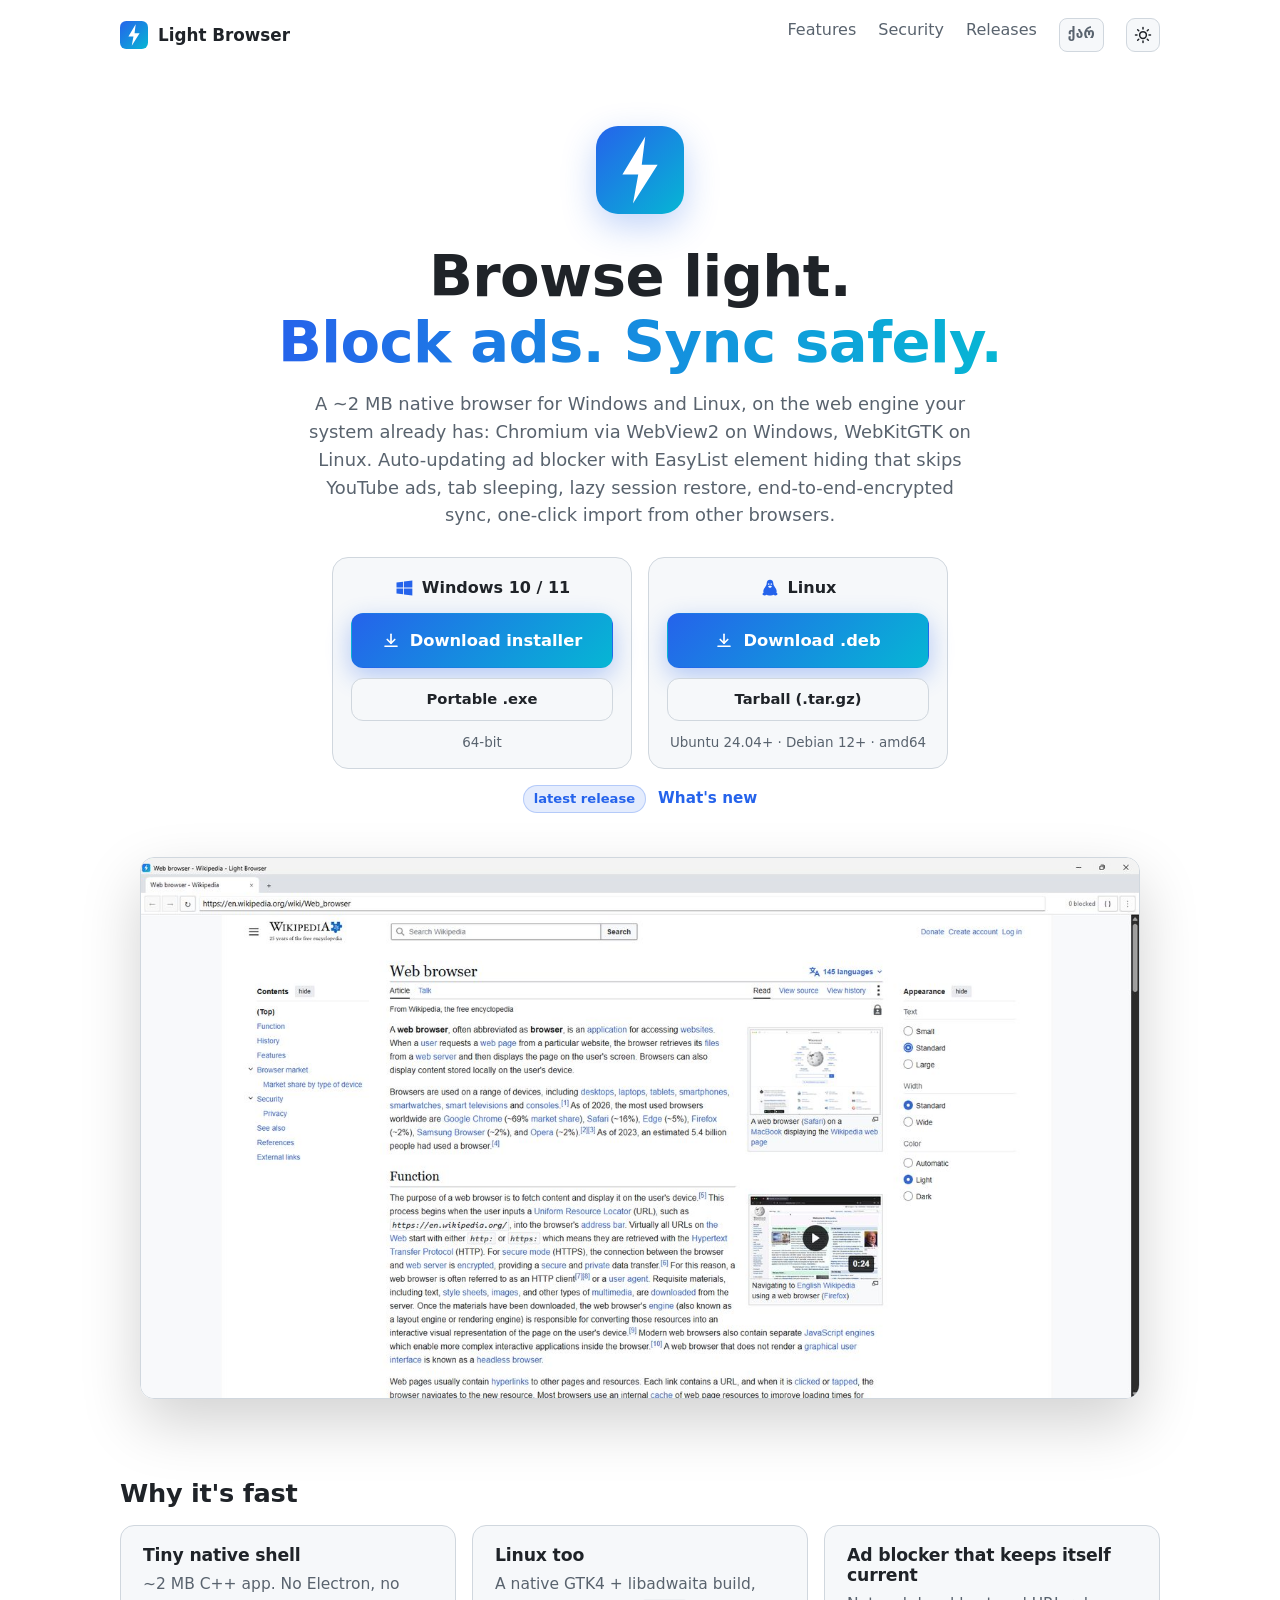
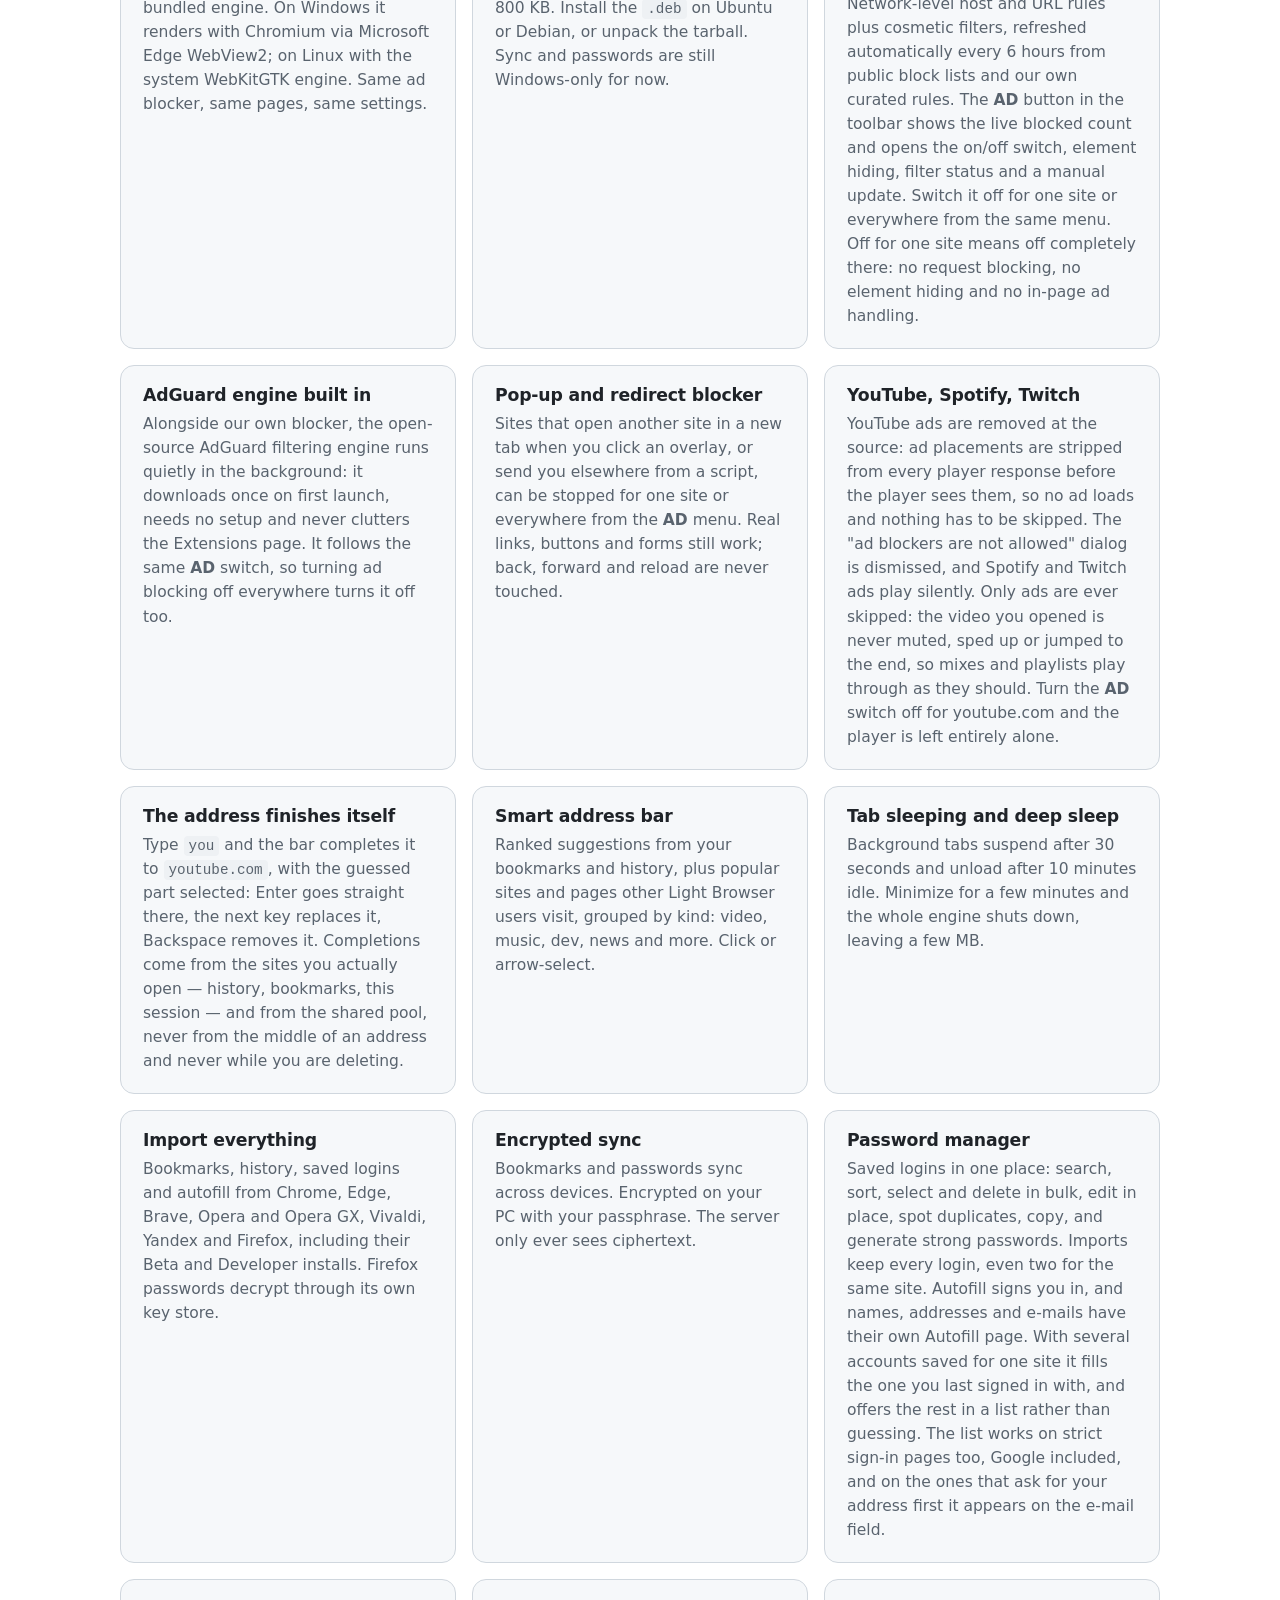
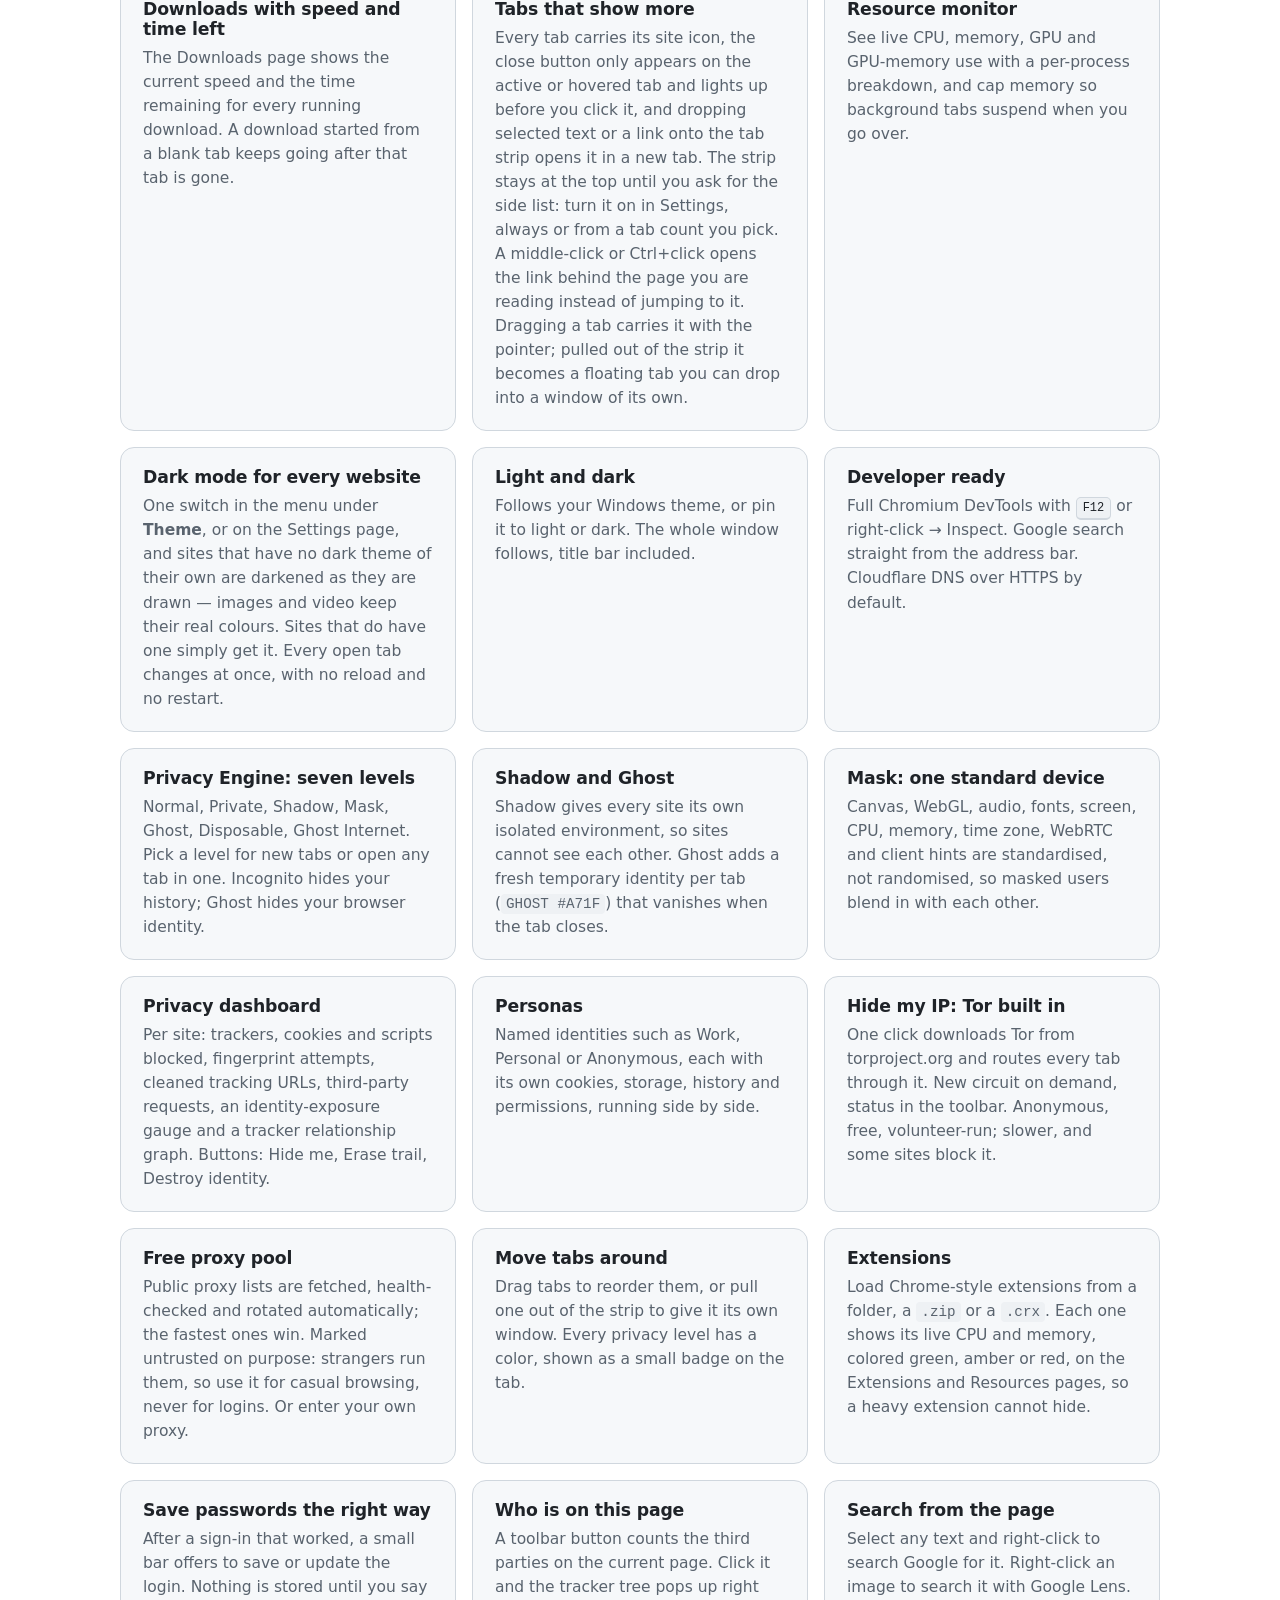
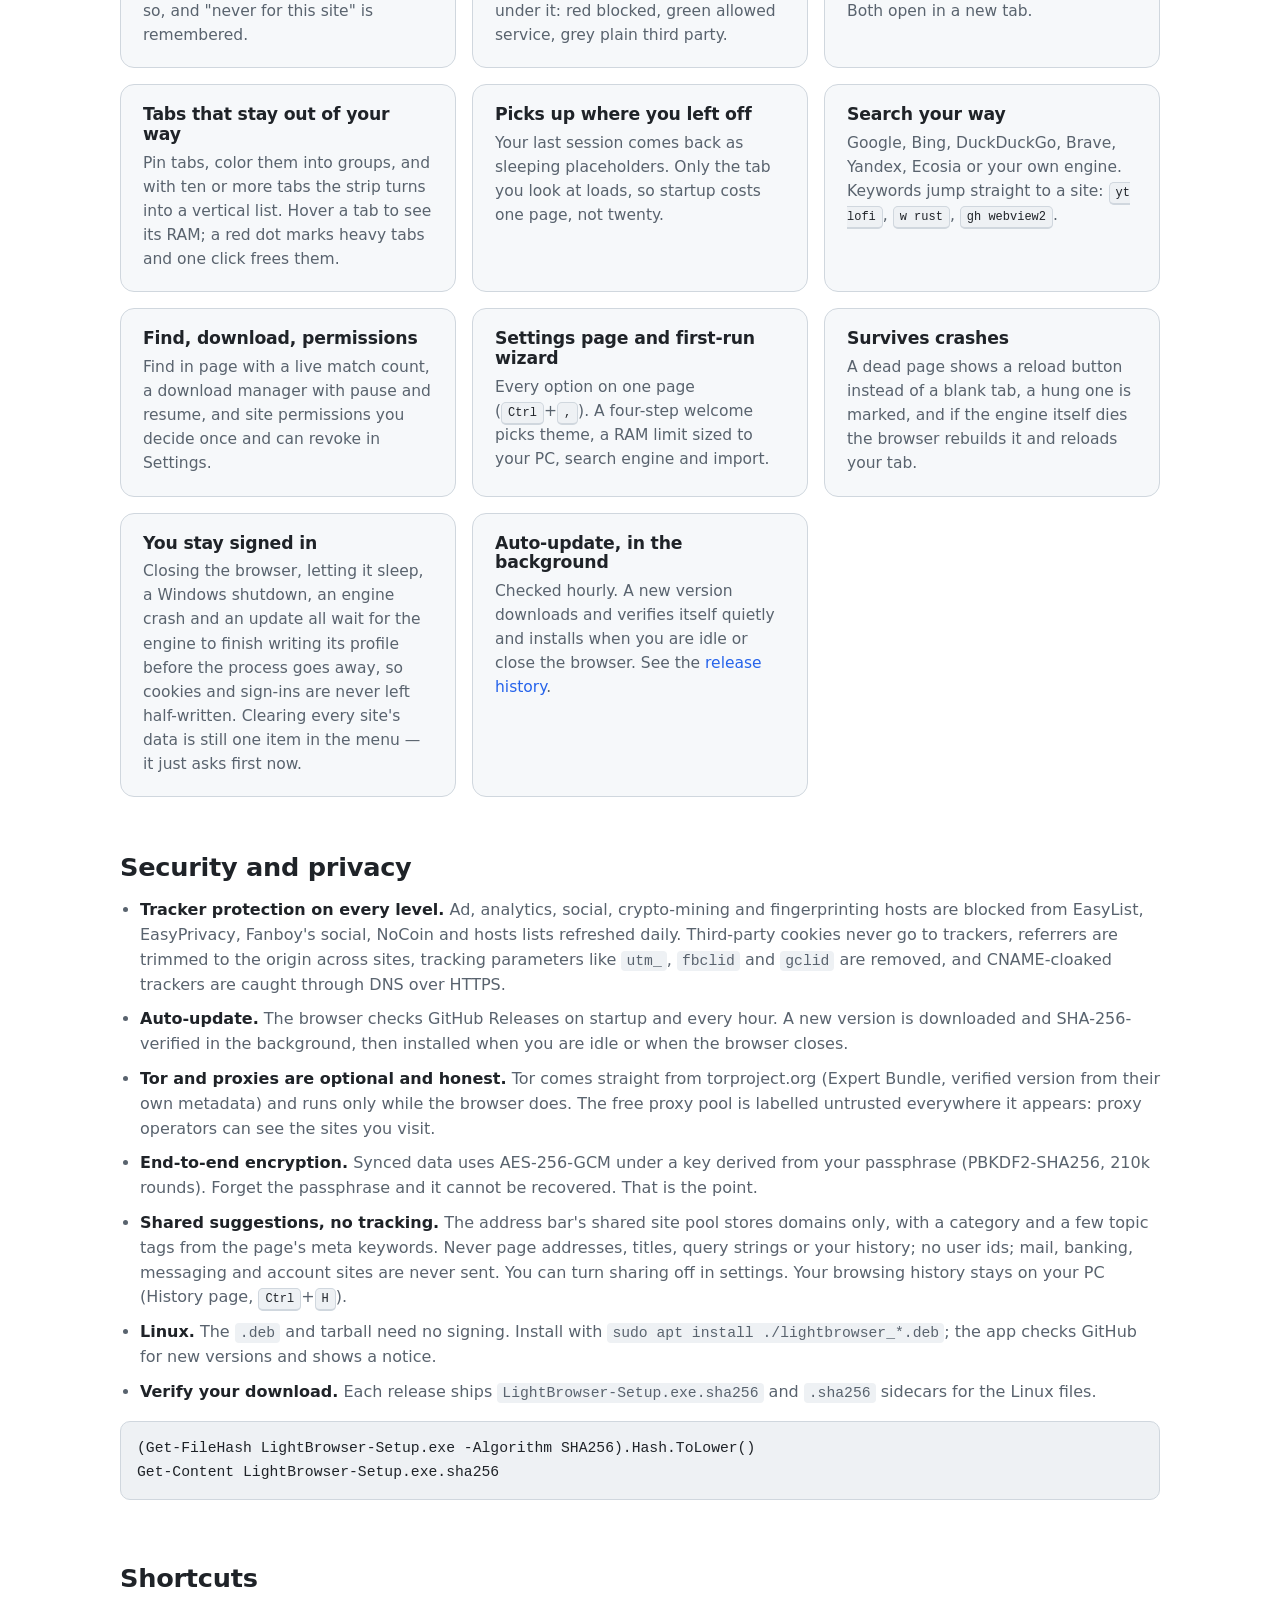
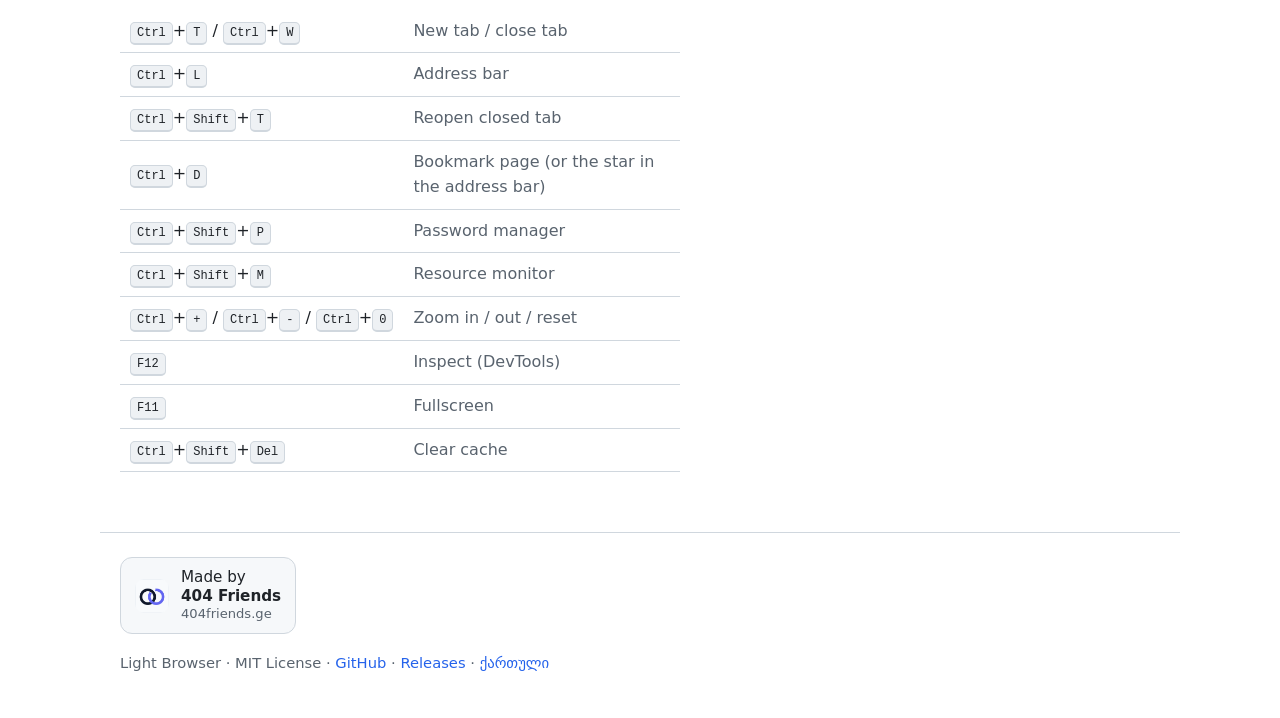
==== index.html @ 396437ad "docs: built-in AdGuard engine (EN/KA)" ====
<!doctype html>
<html lang="en">
<head>
  <meta charset="utf-8">
  <meta name="viewport" content="width=device-width, initial-scale=1">
  <title>Light Browser — fast, minimal browser for Windows and Linux with a built-in ad blocker</title>
  <meta name="description" content="Light Browser is a ~2 MB native browser for Windows and Linux on the web engine your system already has. Auto-updating ad blocker that skips YouTube ads, tab sleeping, session restore, encrypted sync, smart address bar, import from Chrome, Edge, Firefox and more. Free download: Windows installer, .deb, tarball.">
  <meta name="keywords" content="light browser, lightweight browser, fast windows browser, linux browser, webkitgtk browser, deb browser, ad blocker browser, youtube ad blocker, minimal browser, webview2 browser, low memory browser, private browser, encrypted sync, password manager, free browser download, ბრაუზერი">
  <meta name="author" content="404 Friends">
  <meta name="robots" content="index, follow, max-image-preview:large">
  <meta name="theme-color" content="#2563eb">
  <link rel="canonical" href="https://lightbrowser.net/">
  <link rel="alternate" hreflang="en" href="https://lightbrowser.net/">
  <link rel="alternate" hreflang="ka" href="https://lightbrowser.net/ka/">
  <link rel="alternate" hreflang="x-default" href="https://lightbrowser.net/">
  <meta property="og:type" content="website">
  <meta property="og:url" content="https://lightbrowser.net/">
  <meta property="og:site_name" content="Light Browser">
  <meta property="og:locale" content="en_US">
  <meta property="og:locale:alternate" content="ka_GE">
  <meta property="og:title" content="Light Browser — fast, minimal browser for Windows and Linux">
  <meta property="og:description" content="~2 MB native browser with an auto-updating ad blocker, YouTube ad skipping, encrypted sync and a smart address bar. Free for Windows 10/11.">
  <meta property="og:image" content="https://lightbrowser.net/og-image.png">
  <meta property="og:image:secure_url" content="https://lightbrowser.net/og-image.png">
  <meta property="og:image:type" content="image/png">
  <meta property="og:image:width" content="1200">
  <meta property="og:image:height" content="630">
  <meta property="og:image:alt" content="Light Browser logo: a white lightning bolt on a blue gradient">
  <meta name="twitter:card" content="summary_large_image">
  <meta name="twitter:title" content="Light Browser — fast, minimal browser for Windows and Linux">
  <meta name="twitter:description" content="~2 MB native browser with an auto-updating ad blocker, YouTube ad skipping, encrypted sync and a smart address bar.">
  <meta name="twitter:image" content="https://lightbrowser.net/og-image.png">
  <meta name="twitter:image:alt" content="Light Browser logo">
  <link rel="icon" href="/favicon.ico" sizes="any">
  <link rel="icon" href="/logo.svg" type="image/svg+xml">
  <link rel="apple-touch-icon" href="/logo.png">
  <link rel="stylesheet" href="/style.css?v=6">
  <script type="application/ld+json">
  {
    "@context": "https://schema.org",
    "@graph": [
      {
        "@type": "SoftwareApplication",
        "@id": "https://lightbrowser.net/#app",
        "name": "Light Browser",
        "alternateName": "LightBrowser",
        "operatingSystem": "Windows 10, Windows 11, Linux",
        "applicationCategory": "BrowserApplication",
        "applicationSubCategory": "Web browser",
        "description": "Minimal, fast Windows browser with an auto-updating ad blocker, YouTube ad skipping, password manager, smart address bar and end-to-end-encrypted sync.",
        "url": "https://lightbrowser.net/",
        "image": "https://lightbrowser.net/logo.png",
        "screenshot": "https://lightbrowser.net/screenshot.jpg",
        "downloadUrl": "https://github.com/ddatunashvili/light_browser/releases/latest/download/LightBrowser-Setup.exe",
        "installUrl": "https://github.com/ddatunashvili/light_browser/releases/latest/download/LightBrowser-Setup.exe",
        "releaseNotes": "https://lightbrowser.net/releases/",
        "fileSize": "2MB",
        "inLanguage": ["en", "ka"],
        "license": "https://opensource.org/licenses/MIT",
        "isAccessibleForFree": true,
        "offers": { "@type": "Offer", "price": "0", "priceCurrency": "USD" },
        "author": { "@id": "https://lightbrowser.net/#org" },
        "publisher": { "@id": "https://lightbrowser.net/#org" }
      },
      {
        "@type": "Organization",
        "@id": "https://lightbrowser.net/#org",
        "name": "404 Friends",
        "url": "https://404friends.ge",
        "logo": "https://lightbrowser.net/404friends.png"
      },
      {
        "@type": "WebSite",
        "@id": "https://lightbrowser.net/#site",
        "url": "https://lightbrowser.net/",
        "name": "Light Browser",
        "inLanguage": "en",
        "publisher": { "@id": "https://lightbrowser.net/#org" }
      }
    ]
  }
  </script>
</head>
<body>
  <header class="top">
    <a class="brand" href="/"><img src="/logo.svg" alt="" width="28" height="28"> Light Browser</a>
    <nav>
      <a href="#features">Features</a>
      <a href="#security">Security</a>
      <a href="/releases/">Releases</a>
      <a class="lang" href="/ka/" lang="ka" hreflang="ka" title="ქართული">ქარ</a>
      <button id="theme-toggle" class="theme-btn" type="button" title="Switch theme" aria-label="Switch theme">
        <svg class="ico-sun" width="18" height="18" viewBox="0 0 24 24" fill="none" stroke="currentColor" stroke-width="2" stroke-linecap="round"><circle cx="12" cy="12" r="4.5"/><path d="M12 2v2M12 20v2M2 12h2M20 12h2M4.9 4.9l1.4 1.4M17.7 17.7l1.4 1.4M19.1 4.9l-1.4 1.4M6.3 17.7l-1.4 1.4"/></svg>
        <svg class="ico-moon" width="18" height="18" viewBox="0 0 24 24" fill="none" stroke="currentColor" stroke-width="2" stroke-linecap="round" stroke-linejoin="round"><path d="M21 12.8A9 9 0 1 1 11.2 3a7 7 0 0 0 9.8 9.8Z"/></svg>
      </button>
    </nav>
  </header>

  <main>
    <section class="hero">
      <img class="hero-logo" src="/logo.svg" alt="Light Browser logo" width="88" height="88">
      <h1>Browse light.<br><span>Block ads. Sync safely.</span></h1>
      <p class="lead">A ~2 MB native browser for Windows and Linux, on the web engine your system already has: Chromium via WebView2 on Windows, WebKitGTK on Linux.
        Auto-updating ad blocker with EasyList element hiding that skips YouTube ads, tab sleeping, lazy session restore, end-to-end-encrypted sync, one-click import from other browsers.</p>

      <div class="platforms">
        <div class="plat">
          <div class="plat-h"><svg width="20" height="20" viewBox="0 0 24 24" fill="currentColor" aria-hidden="true"><path d="M3 5.5 11 4.4v7.1H3zm0 13 8 1.1v-7H3zm9 1.2L22 21v-8.4h-10zm0-15.4v7.2h10V3z"/></svg><span>Windows 10 / 11</span></div>
          <a id="download" class="btn primary" href="https://github.com/ddatunashvili/light_browser/releases/latest/download/LightBrowser-Setup.exe"><svg width="18" height="18" viewBox="0 0 24 24" fill="none" stroke="currentColor" stroke-width="2.2" stroke-linecap="round" stroke-linejoin="round"><path d="M12 3v12"/><path d="m7 10 5 5 5-5"/><path d="M4 19h16"/></svg>Download installer</a>
          <a id="portable" class="btn ghost small" href="https://github.com/ddatunashvili/light_browser/releases/latest/download/LightBrowser.exe">Portable .exe</a>
          <p class="plat-meta" id="details">64-bit</p>
        </div>
        <div class="plat">
          <div class="plat-h"><svg width="20" height="20" viewBox="0 0 24 24" fill="currentColor" aria-hidden="true"><path d="M12 2c-2.6 0-4 2-4 4.6 0 1.4-.6 2.3-1.4 3.5C5.4 11.9 4 13.8 4 16c0 .6.1 1.1.3 1.6-.8.4-1.3 1-1.3 1.7 0 1 1.1 1.7 2.5 1.7.9 0 1.7-.3 2.2-.8.9.5 2.1.8 3.3.8h2c1.2 0 2.4-.3 3.3-.8.5.5 1.3.8 2.2.8 1.4 0 2.5-.7 2.5-1.7 0-.7-.5-1.3-1.3-1.7.2-.5.3-1 .3-1.6 0-2.2-1.4-4.1-2.6-5.9C16.6 8.9 16 8 16 6.6 16 4 14.6 2 12 2zm-1.5 4.2c.5 0 .8.5.8 1.1s-.3 1.1-.8 1.1-.8-.5-.8-1.1.3-1.1.8-1.1zm3 0c.5 0 .8.5.8 1.1s-.3 1.1-.8 1.1-.8-.5-.8-1.1.3-1.1.8-1.1zM12 9.2c.9 0 2.2.6 2.2 1.1 0 .6-1.3 1.5-2.2 1.5s-2.2-.9-2.2-1.5c0-.5 1.3-1.1 2.2-1.1z"/></svg><span>Linux</span></div>
          <a id="deb" class="btn primary" href="https://github.com/ddatunashvili/light_browser/releases/latest"><svg width="18" height="18" viewBox="0 0 24 24" fill="none" stroke="currentColor" stroke-width="2.2" stroke-linecap="round" stroke-linejoin="round"><path d="M12 3v12"/><path d="m7 10 5 5 5-5"/><path d="M4 19h16"/></svg>Download .deb</a>
          <a id="tgz" class="btn ghost small" href="https://github.com/ddatunashvili/light_browser/releases/latest">Tarball (.tar.gz)</a>
          <p class="plat-meta" id="linux-details">Ubuntu 24.04+ · Debian 12+ · amd64</p>
        </div>
      </div>

      <p class="meta">
        <span id="version" class="badge">latest</span>
        <a href="/releases/">What's new</a>
      </p>

      <figure class="shot">
        <img src="/screenshot.jpg" alt="Light Browser showing Wikipedia with the ad blocker counter in the toolbar" width="1400" height="758" loading="eager">
      </figure>
    </section>

    <section id="features" class="features">
      <h2>Why it's fast</h2>
      <div class="grid">
        <article><h3>Tiny native shell</h3><p>~2 MB C++ app. No Electron, no bundled engine. On Windows it renders with Chromium via Microsoft Edge WebView2; on Linux with the system WebKitGTK engine. Same ad blocker, same pages, same settings.</p></article>
        <article><h3>Linux too</h3><p>A native GTK4 + libadwaita build, 800 KB. Install the <code>.deb</code> on Ubuntu or Debian, or unpack the tarball. Sync and passwords are still Windows-only for now.</p></article>
        <article><h3>Ad blocker that keeps itself current</h3><p>Network-level host and URL rules plus cosmetic filters, refreshed automatically every 6 hours from public block lists and our own curated rules. The <strong>AD</strong> button in the toolbar shows the live blocked count and opens the on/off switch, element hiding, filter status and a manual update. Switch it off for one site or everywhere from the same menu. Off for one site means off completely there: no request blocking, no element hiding and no in-page ad handling.</p></article>
        <article><h3>AdGuard engine built in</h3><p>Alongside our own blocker, the open-source AdGuard filtering engine runs quietly in the background: it downloads once on first launch, needs no setup and never clutters the Extensions page. It follows the same <strong>AD</strong> switch, so turning ad blocking off everywhere turns it off too.</p></article>
        <article><h3>Pop-up and redirect blocker</h3><p>Sites that open another site in a new tab when you click an overlay, or send you elsewhere from a script, can be stopped for one site or everywhere from the <strong>AD</strong> menu. Real links, buttons and forms still work; back, forward and reload are never touched.</p></article>
        <article><h3>YouTube, Spotify, Twitch</h3><p>YouTube ads are removed at the source: ad placements are stripped from every player response before the player sees them, so no ad loads and nothing has to be skipped. The "ad blockers are not allowed" dialog is dismissed, and Spotify and Twitch ads play silently. Only ads are ever skipped: the video you opened is never muted, sped up or jumped to the end, so mixes and playlists play through as they should. Turn the <strong>AD</strong> switch off for youtube.com and the player is left entirely alone.</p></article>
        <article><h3>The address finishes itself</h3><p>Type <code>you</code> and the bar completes it to <code>youtube.com</code>, with the guessed part selected: Enter goes straight there, the next key replaces it, Backspace removes it. Completions come from the sites you actually open — history, bookmarks, this session — and from the shared pool, never from the middle of an address and never while you are deleting.</p></article>
        <article><h3>Smart address bar</h3><p>Ranked suggestions from your bookmarks and history, plus popular sites and pages other Light Browser users visit, grouped by kind: video, music, dev, news and more. Click or arrow-select.</p></article>
        <article><h3>Tab sleeping and deep sleep</h3><p>Background tabs suspend after 30 seconds and unload after 10 minutes idle. Minimize for a few minutes and the whole engine shuts down, leaving a few MB.</p></article>
        <article><h3>Import everything</h3><p>Bookmarks, history, saved logins and autofill from Chrome, Edge, Brave, Opera and Opera GX, Vivaldi, Yandex and Firefox, including their Beta and Developer installs. Firefox passwords decrypt through its own key store.</p></article>
        <article><h3>Encrypted sync</h3><p>Bookmarks and passwords sync across devices. Encrypted on your PC with your passphrase. The server only ever sees ciphertext.</p></article>
        <article><h3>Password manager</h3><p>Saved logins in one place: search, sort, select and delete in bulk, edit in place, spot duplicates, copy, and generate strong passwords. Imports keep every login, even two for the same site. Autofill signs you in, and names, addresses and e-mails have their own Autofill page. With several accounts saved for one site it fills the one you last signed in with, and offers the rest in a list rather than guessing. The list works on strict sign-in pages too, Google included, and on the ones that ask for your address first it appears on the e-mail field.</p></article>
        <article><h3>Downloads with speed and time left</h3><p>The Downloads page shows the current speed and the time remaining for every running download. A download started from a blank tab keeps going after that tab is gone.</p></article>
        <article><h3>Tabs that show more</h3><p>Every tab carries its site icon, the close button only appears on the active or hovered tab and lights up before you click it, and dropping selected text or a link onto the tab strip opens it in a new tab. The strip stays at the top until you ask for the side list: turn it on in Settings, always or from a tab count you pick. A middle-click or Ctrl+click opens the link behind the page you are reading instead of jumping to it. Dragging a tab carries it with the pointer; pulled out of the strip it becomes a floating tab you can drop into a window of its own.</p></article>
        <article><h3>Resource monitor</h3><p>See live CPU, memory, GPU and GPU-memory use with a per-process breakdown, and cap memory so background tabs suspend when you go over.</p></article>
        <article><h3>Dark mode for every website</h3><p>One switch in the menu under <strong>Theme</strong>, or on the Settings page, and sites that have no dark theme of their own are darkened as they are drawn — images and video keep their real colours. Sites that do have one simply get it. Every open tab changes at once, with no reload and no restart.</p></article>
        <article><h3>Light and dark</h3><p>Follows your Windows theme, or pin it to light or dark. The whole window follows, title bar included.</p></article>
        <article><h3>Developer ready</h3><p>Full Chromium DevTools with <kbd>F12</kbd> or right-click → Inspect. Google search straight from the address bar. Cloudflare DNS over HTTPS by default.</p></article>
        <article><h3>Privacy Engine: seven levels</h3><p>Normal, Private, Shadow, Mask, Ghost, Disposable, Ghost Internet. Pick a level for new tabs or open any tab in one. Incognito hides your history; Ghost hides your browser identity.</p></article>
        <article><h3>Shadow and Ghost</h3><p>Shadow gives every site its own isolated environment, so sites cannot see each other. Ghost adds a fresh temporary identity per tab (<code>GHOST #A71F</code>) that vanishes when the tab closes.</p></article>
        <article><h3>Mask: one standard device</h3><p>Canvas, WebGL, audio, fonts, screen, CPU, memory, time zone, WebRTC and client hints are standardised, not randomised, so masked users blend in with each other.</p></article>
        <article><h3>Privacy dashboard</h3><p>Per site: trackers, cookies and scripts blocked, fingerprint attempts, cleaned tracking URLs, third-party requests, an identity-exposure gauge and a tracker relationship graph. Buttons: Hide me, Erase trail, Destroy identity.</p></article>
        <article><h3>Personas</h3><p>Named identities such as Work, Personal or Anonymous, each with its own cookies, storage, history and permissions, running side by side.</p></article>
        <article><h3>Hide my IP: Tor built in</h3><p>One click downloads Tor from torproject.org and routes every tab through it. New circuit on demand, status in the toolbar. Anonymous, free, volunteer-run; slower, and some sites block it.</p></article>
        <article><h3>Free proxy pool</h3><p>Public proxy lists are fetched, health-checked and rotated automatically; the fastest ones win. Marked untrusted on purpose: strangers run them, so use it for casual browsing, never for logins. Or enter your own proxy.</p></article>
        <article><h3>Move tabs around</h3><p>Drag tabs to reorder them, or pull one out of the strip to give it its own window. Every privacy level has a color, shown as a small badge on the tab.</p></article>
        <article><h3>Extensions</h3><p>Load Chrome-style extensions from a folder, a <code>.zip</code> or a <code>.crx</code>. Each one shows its live CPU and memory, colored green, amber or red, on the Extensions and Resources pages, so a heavy extension cannot hide.</p></article>
        <article><h3>Save passwords the right way</h3><p>After a sign-in that worked, a small bar offers to save or update the login. Nothing is stored until you say so, and "never for this site" is remembered.</p></article>
        <article><h3>Who is on this page</h3><p>A toolbar button counts the third parties on the current page. Click it and the tracker tree pops up right under it: red blocked, green allowed service, grey plain third party.</p></article>
        <article><h3>Search from the page</h3><p>Select any text and right-click to search Google for it. Right-click an image to search it with Google Lens. Both open in a new tab.</p></article>
        <article><h3>Tabs that stay out of your way</h3><p>Pin tabs, color them into groups, and with ten or more tabs the strip turns into a vertical list. Hover a tab to see its RAM; a red dot marks heavy tabs and one click frees them.</p></article>
        <article><h3>Picks up where you left off</h3><p>Your last session comes back as sleeping placeholders. Only the tab you look at loads, so startup costs one page, not twenty.</p></article>
        <article><h3>Search your way</h3><p>Google, Bing, DuckDuckGo, Brave, Yandex, Ecosia or your own engine. Keywords jump straight to a site: <kbd>yt lofi</kbd>, <kbd>w rust</kbd>, <kbd>gh webview2</kbd>.</p></article>
        <article><h3>Find, download, permissions</h3><p>Find in page with a live match count, a download manager with pause and resume, and site permissions you decide once and can revoke in Settings.</p></article>
        <article><h3>Settings page and first-run wizard</h3><p>Every option on one page (<kbd>Ctrl</kbd>+<kbd>,</kbd>). A four-step welcome picks theme, a RAM limit sized to your PC, search engine and import.</p></article>
        <article><h3>Survives crashes</h3><p>A dead page shows a reload button instead of a blank tab, a hung one is marked, and if the engine itself dies the browser rebuilds it and reloads your tab.</p></article>
        <article><h3>You stay signed in</h3><p>Closing the browser, letting it sleep, a Windows shutdown, an engine crash and an update all wait for the engine to finish writing its profile before the process goes away, so cookies and sign-ins are never left half-written. Clearing every site's data is still one item in the menu &mdash; it just asks first now.</p></article>
        <article><h3>Auto-update, in the background</h3><p>Checked hourly. A new version downloads and verifies itself quietly and installs when you are idle or close the browser. See the <a href="/releases/">release history</a>.</p></article>
      </div>
    </section>

    <section id="security" class="security">
      <h2>Security and privacy</h2>
      <ul>
        <li><b>Tracker protection on every level.</b> Ad, analytics, social, crypto-mining and fingerprinting hosts are blocked from EasyList, EasyPrivacy, Fanboy's social, NoCoin and hosts lists refreshed daily. Third-party cookies never go to trackers, referrers are trimmed to the origin across sites, tracking parameters like <code>utm_</code>, <code>fbclid</code> and <code>gclid</code> are removed, and CNAME-cloaked trackers are caught through DNS over HTTPS.</li>
        <li><b>Auto-update.</b> The browser checks GitHub Releases on startup and every hour. A new version is downloaded and SHA-256-verified in the background, then installed when you are idle or when the browser closes.</li>
        <li><b>Tor and proxies are optional and honest.</b> Tor comes straight from torproject.org (Expert Bundle, verified version from their own metadata) and runs only while the browser does. The free proxy pool is labelled untrusted everywhere it appears: proxy operators can see the sites you visit.</li>
        <li><b>End-to-end encryption.</b> Synced data uses AES-256-GCM under a key derived from your passphrase (PBKDF2-SHA256, 210k rounds). Forget the passphrase and it cannot be recovered. That is the point.</li>
        <li><b>Shared suggestions, no tracking.</b> The address bar's shared site pool stores domains only, with a category and a few topic tags from the page's meta keywords. Never page addresses, titles, query strings or your history; no user ids; mail, banking, messaging and account sites are never sent. You can turn sharing off in settings. Your browsing history stays on your PC (History page, <kbd>Ctrl</kbd>+<kbd>H</kbd>).</li>
        <li><b>Linux.</b> The <code>.deb</code> and tarball need no signing. Install with <code>sudo apt install ./lightbrowser_*.deb</code>; the app checks GitHub for new versions and shows a notice.</li>
        <li><b>Verify your download.</b> Each release ships <code>LightBrowser-Setup.exe.sha256</code> and <code>.sha256</code> sidecars for the Linux files.
          <span id="checksum-wrap" hidden>Latest: <a id="checksum" href="#" target="_blank" rel="noopener">checksum file</a>.</span></li>
      </ul>
      <pre><code>(Get-FileHash LightBrowser-Setup.exe -Algorithm SHA256).Hash.ToLower()
Get-Content LightBrowser-Setup.exe.sha256</code></pre>
    </section>

    <section class="shortcuts">
      <h2>Shortcuts</h2>
      <table>
        <tr><td><kbd>Ctrl</kbd>+<kbd>T</kbd> / <kbd>Ctrl</kbd>+<kbd>W</kbd></td><td>New tab / close tab</td></tr>
        <tr><td><kbd>Ctrl</kbd>+<kbd>L</kbd></td><td>Address bar</td></tr>
        <tr><td><kbd>Ctrl</kbd>+<kbd>Shift</kbd>+<kbd>T</kbd></td><td>Reopen closed tab</td></tr>
        <tr><td><kbd>Ctrl</kbd>+<kbd>D</kbd></td><td>Bookmark page (or the star in the address bar)</td></tr>
        <tr><td><kbd>Ctrl</kbd>+<kbd>Shift</kbd>+<kbd>P</kbd></td><td>Password manager</td></tr>
        <tr><td><kbd>Ctrl</kbd>+<kbd>Shift</kbd>+<kbd>M</kbd></td><td>Resource monitor</td></tr>
        <tr><td><kbd>Ctrl</kbd>+<kbd>+</kbd> / <kbd>Ctrl</kbd>+<kbd>-</kbd> / <kbd>Ctrl</kbd>+<kbd>0</kbd></td><td>Zoom in / out / reset</td></tr>
        <tr><td><kbd>F12</kbd></td><td>Inspect (DevTools)</td></tr>
        <tr><td><kbd>F11</kbd></td><td>Fullscreen</td></tr>
        <tr><td><kbd>Ctrl</kbd>+<kbd>Shift</kbd>+<kbd>Del</kbd></td><td>Clear cache</td></tr>
      </table>
    </section>
  </main>

  <footer>
    <a class="madeby" href="https://404friends.ge" target="_blank" rel="noopener">
      <img src="/404friends.png" alt="404 Friends" width="34" height="34">
      <span>Made by <b>404 Friends</b><small>404friends.ge</small></span>
    </a>
    <p>Light Browser · MIT License · <a href="https://github.com/ddatunashvili/light_browser" target="_blank" rel="noopener">GitHub</a> · <a href="/releases/">Releases</a> · <a href="/ka/" lang="ka">ქართული</a></p>
    <p id="release-notes-link" hidden><a href="/releases/">Release notes</a></p>
  </footer>

  <script src="/app.js?v=6"></script>
</body>
</html>
---- style.css ----
:root {
  color-scheme: light dark;
  --bg: #ffffff;
  --fg: #1f2328;
  --muted: #59636e;
  --card: #f6f8fa;
  --bd: #d0d7de;
  --accent: #2563eb;
  --accent2: #06b6d4;
  --code: #eef1f4;
  --max: 1080px;
}
@media (prefers-color-scheme: dark) {
  :root:not([data-theme="light"]) {
    --bg: #0d1117;
    --fg: #e6edf3;
    --muted: #9198a1;
    --card: #161b22;
    --bd: #30363d;
    --accent: #5b9bff;
    --accent2: #22d3ee;
    --code: #1b2129;
  }
}
:root[data-theme="dark"] {
  --bg: #0d1117;
  --fg: #e6edf3;
  --muted: #9198a1;
  --card: #161b22;
  --bd: #30363d;
  --accent: #5b9bff;
  --accent2: #22d3ee;
  --code: #1b2129;
}

* { box-sizing: border-box; }
html { scroll-behavior: smooth; }
body {
  margin: 0;
  background: var(--bg);
  color: var(--fg);
  font: 16px/1.55 system-ui, "Segoe UI", Roboto, Helvetica, Arial, sans-serif;
  -webkit-font-smoothing: antialiased;
}
a { color: var(--accent); text-decoration: none; }
a:hover { text-decoration: underline; }
h1, h2, h3 { line-height: 1.15; margin: 0 0 .5em; letter-spacing: -.01em; }
h2 { font-size: 1.6rem; margin-bottom: 1rem; }
kbd {
  font: 12px/1 ui-monospace, Consolas, monospace;
  background: var(--code); border: 1px solid var(--bd); border-bottom-width: 2px;
  border-radius: 5px; padding: 3px 6px; color: var(--fg);
}
code { font-family: ui-monospace, Consolas, monospace; background: var(--code); padding: 2px 5px; border-radius: 4px; font-size: .92em; }
pre { background: var(--code); border: 1px solid var(--bd); border-radius: 10px; padding: 14px 16px; overflow-x: auto; }
pre code { background: none; padding: 0; }

.top {
  max-width: var(--max); margin: 0 auto; padding: 18px 20px;
  display: flex; align-items: center; justify-content: space-between; gap: 16px;
}
.brand { display: inline-flex; align-items: center; gap: 10px; font-weight: 700; color: var(--fg); font-size: 1.05rem; }
.brand:hover { text-decoration: none; }
.top nav { display: flex; gap: 22px; }
.top nav a { color: var(--muted); font-weight: 500; }
.top nav a:hover { color: var(--fg); text-decoration: none; }

main { max-width: var(--max); margin: 0 auto; padding: 0 20px 60px; }

.hero { text-align: center; padding: 56px 0 24px; }
.hero-logo { width: 88px; height: 88px; border-radius: 22px; box-shadow: 0 12px 34px rgba(37,99,235,.28); }
.hero h1 { font-size: clamp(2.2rem, 5.5vw, 3.6rem); margin: 22px 0 14px; font-weight: 800; }
.hero h1 span {
  background: linear-gradient(90deg, var(--accent), var(--accent2));
  -webkit-background-clip: text; background-clip: text; color: transparent;
}
.lead { max-width: 680px; margin: 0 auto 28px; color: var(--muted); font-size: 1.12rem; }

.cta { display: flex; justify-content: center; gap: 12px; flex-wrap: wrap; }
/* platform download cards */
.platforms { display: grid; grid-template-columns: repeat(2, minmax(240px, 300px)); gap: 16px; justify-content: center; margin: 6px 0 4px; }
.plat { background: var(--card); border: 1px solid var(--bd); border-radius: 16px; padding: 18px 18px 14px; display: flex; flex-direction: column; align-items: stretch; gap: 10px; }
.plat-h { display: flex; align-items: center; justify-content: center; gap: 8px; font-weight: 700; color: var(--fg); margin-bottom: 2px; }
.plat-h svg { color: var(--accent); }
.plat .btn { justify-content: center; }
.plat .btn.small { padding: 9px 14px; font-size: .92rem; font-weight: 600; }
.plat-meta { margin: 2px 0 0; color: var(--muted); font-size: .84rem; text-align: center; }
@media (max-width: 640px) { .platforms { grid-template-columns: 1fr; } }
.btn {
  display: inline-flex; align-items: center; gap: 10px;
  padding: 14px 24px; border-radius: 12px; font-weight: 700; font-size: 1.02rem;
  border: 1px solid transparent; transition: transform .12s ease, box-shadow .12s ease, background .12s ease;
}
.btn:hover { text-decoration: none; transform: translateY(-1px); }
.btn.primary { background: linear-gradient(135deg, var(--accent), var(--accent2)); color: #fff; box-shadow: 0 8px 24px rgba(37,99,235,.32); }
.btn.primary:hover { box-shadow: 0 12px 30px rgba(37,99,235,.42); }
.btn.ghost { background: var(--card); border-color: var(--bd); color: var(--fg); }
.btn.ghost:hover { background: var(--code); }

.meta { margin: 16px 0 0; color: var(--muted); font-size: .95rem; display: flex; justify-content: center; align-items: center; gap: 12px; flex-wrap: wrap; }
.badge {
  display: inline-block; padding: 3px 10px; border-radius: 999px; font-weight: 700; font-size: .82rem;
  background: rgba(37,99,235,.12); color: var(--accent); border: 1px solid rgba(37,99,235,.25);
}
.badge.live { background: rgba(22,163,74,.12); color: #16a34a; border-color: rgba(22,163,74,.3); }

.shot { margin: 44px auto 0; max-width: 1000px; }
.shot img {
  width: 100%; height: auto; display: block; border-radius: 14px;
  border: 1px solid var(--bd); box-shadow: 0 24px 60px rgba(0,0,0,.18);
}

.features { padding: 56px 0 8px; }
.grid { display: grid; grid-template-columns: repeat(auto-fit, minmax(280px, 1fr)); gap: 16px; }
.grid article { background: var(--card); border: 1px solid var(--bd); border-radius: 14px; padding: 20px 22px; }
.grid h3 { font-size: 1.08rem; margin-bottom: 6px; }
.grid p { margin: 0; color: var(--muted); font-size: .97rem; }

.security { padding: 48px 0 8px; }
.security ul { padding-left: 20px; color: var(--muted); }
.security li { margin-bottom: 10px; }
.security li b { color: var(--fg); }

.shortcuts { padding: 40px 0 0; }
.shortcuts table { border-collapse: collapse; width: 100%; max-width: 560px; }
.shortcuts td { padding: 9px 10px; border-bottom: 1px solid var(--bd); }
.shortcuts td:first-child { white-space: nowrap; width: 240px; }
.shortcuts td:last-child { color: var(--muted); }

footer { max-width: var(--max); margin: 0 auto; padding: 24px 20px 40px; color: var(--muted); font-size: .92rem; border-top: 1px solid var(--bd); }
footer p { margin: 4px 0; }

@media (max-width: 640px) {
  .top nav { gap: 14px; font-size: .95rem; }
  .hero { padding-top: 36px; }
  .btn { width: 100%; justify-content: center; }
}

/* theme toggle */
.theme-btn {
  display: inline-flex; align-items: center; justify-content: center;
  width: 34px; height: 34px; padding: 0; cursor: pointer;
  background: var(--card); color: var(--fg);
  border: 1px solid var(--bd); border-radius: 9px;
}
.theme-btn:hover { background: var(--code); }
.theme-btn .ico-moon { display: none; }
:root[data-theme="dark"] .theme-btn .ico-sun,
:root:not([data-theme="light"]) .theme-btn .ico-sun { display: none; }
:root[data-theme="dark"] .theme-btn .ico-moon,
:root:not([data-theme="light"]) .theme-btn .ico-moon { display: inline; }
@media (prefers-color-scheme: light) {
  :root:not([data-theme="dark"]) .theme-btn .ico-sun { display: inline; }
  :root:not([data-theme="dark"]) .theme-btn .ico-moon { display: none; }
}
:root[data-theme="light"] .theme-btn .ico-sun { display: inline; }
:root[data-theme="light"] .theme-btn .ico-moon { display: none; }

/* made by 404 Friends */
.madeby {
  display: inline-flex; align-items: center; gap: 12px;
  padding: 10px 14px; margin-bottom: 14px;
  border: 1px solid var(--bd); border-radius: 12px; background: var(--card);
  color: var(--fg);
}
.madeby:hover { text-decoration: none; border-color: var(--accent); }
.madeby img { border-radius: 9px; display: block; }
.madeby span { display: flex; flex-direction: column; line-height: 1.25; font-size: .95rem; }
.madeby small { color: var(--muted); font-size: .82rem; }

/* language switch */
.top nav .lang { font-weight: 700; font-size: .85rem; letter-spacing: .02em; padding: 4px 8px; border: 1px solid var(--bd); border-radius: 8px; background: var(--card); }
.top nav .lang:hover { border-color: var(--accent); color: var(--accent); }
.top nav a[aria-current="page"] { color: var(--fg); }
.meta a { font-weight: 600; }
.muted { color: var(--muted); }

/* sub-pages (releases) */
.page-head { padding: 40px 0 8px; }
.page-head h1 { font-size: clamp(1.9rem, 4.5vw, 2.8rem); font-weight: 800; }
.page-head .lead { margin-left: 0; max-width: 720px; }
.page-head .cta { justify-content: flex-start; }
.page-head .meta { justify-content: flex-start; }
.howto { padding: 24px 0 8px; }
.howto ul { padding-left: 20px; color: var(--muted); }
.howto li { margin-bottom: 8px; }
.howto li b { color: var(--fg); }

.releases { padding: 24px 0 0; }
.release { background: var(--card); border: 1px solid var(--bd); border-radius: 14px; padding: 20px 22px; margin-bottom: 18px; overflow: hidden; min-width: 0; }
.release header h2 { font-size: 1.4rem; margin: 0 0 4px; display: flex; align-items: center; gap: 10px; flex-wrap: wrap; }
.release header h2 a { color: var(--fg); }
.release header p { margin: 0 0 14px; font-size: .92rem; overflow-wrap: anywhere; }
.assets { display: grid; grid-template-columns: repeat(2, minmax(0, 1fr)); gap: 10px; margin-bottom: 10px; }
.asset { position: relative; min-width: 0; border: 1px solid var(--bd); border-radius: 10px; background: var(--bg); }
.asset:hover { border-color: var(--accent); }
.asset-main { display: grid; grid-template-columns: auto 1fr; grid-template-rows: auto auto auto; column-gap: 12px; row-gap: 2px; align-items: center; min-width: 0; padding: 12px 14px; color: var(--fg); }
.asset-main:hover { text-decoration: none; }
.asset-os { grid-row: 1 / span 3; display: flex; flex-direction: column; align-items: center; gap: 2px; color: var(--muted); font-size: .72rem; font-weight: 600; text-transform: uppercase; letter-spacing: .04em; min-width: 44px; }
.asset-os svg { color: var(--accent); }
.asset-name { font-weight: 700; min-width: 0; overflow-wrap: anywhere; }
.asset-file { color: var(--muted); font-family: ui-monospace, Consolas, monospace; font-size: .78rem; min-width: 0; overflow-wrap: anywhere; }
.asset-meta { color: var(--muted); font-size: .85rem; }
.sums { margin: 0 0 10px; font-size: .85rem; color: var(--muted); overflow-wrap: anywhere; }
.sums a { font-family: ui-monospace, Consolas, monospace; font-size: .82rem; }
.notes { color: var(--fg); font-size: .97rem; min-width: 0; overflow-wrap: anywhere; }
.notes h3, .notes h4, .notes h5, .notes h6 { margin: 14px 0 6px; font-size: 1.05rem; }
.notes p { margin: 8px 0; }
.notes ul, .notes ol { padding-left: 22px; margin: 6px 0; }
.notes li { margin: 3px 0; }
.notes code { overflow-wrap: anywhere; }
.notes pre { margin: 10px 0; max-width: 100%; }
@media (max-width: 640px) { .assets { grid-template-columns: 1fr; } .release { padding: 16px; } }
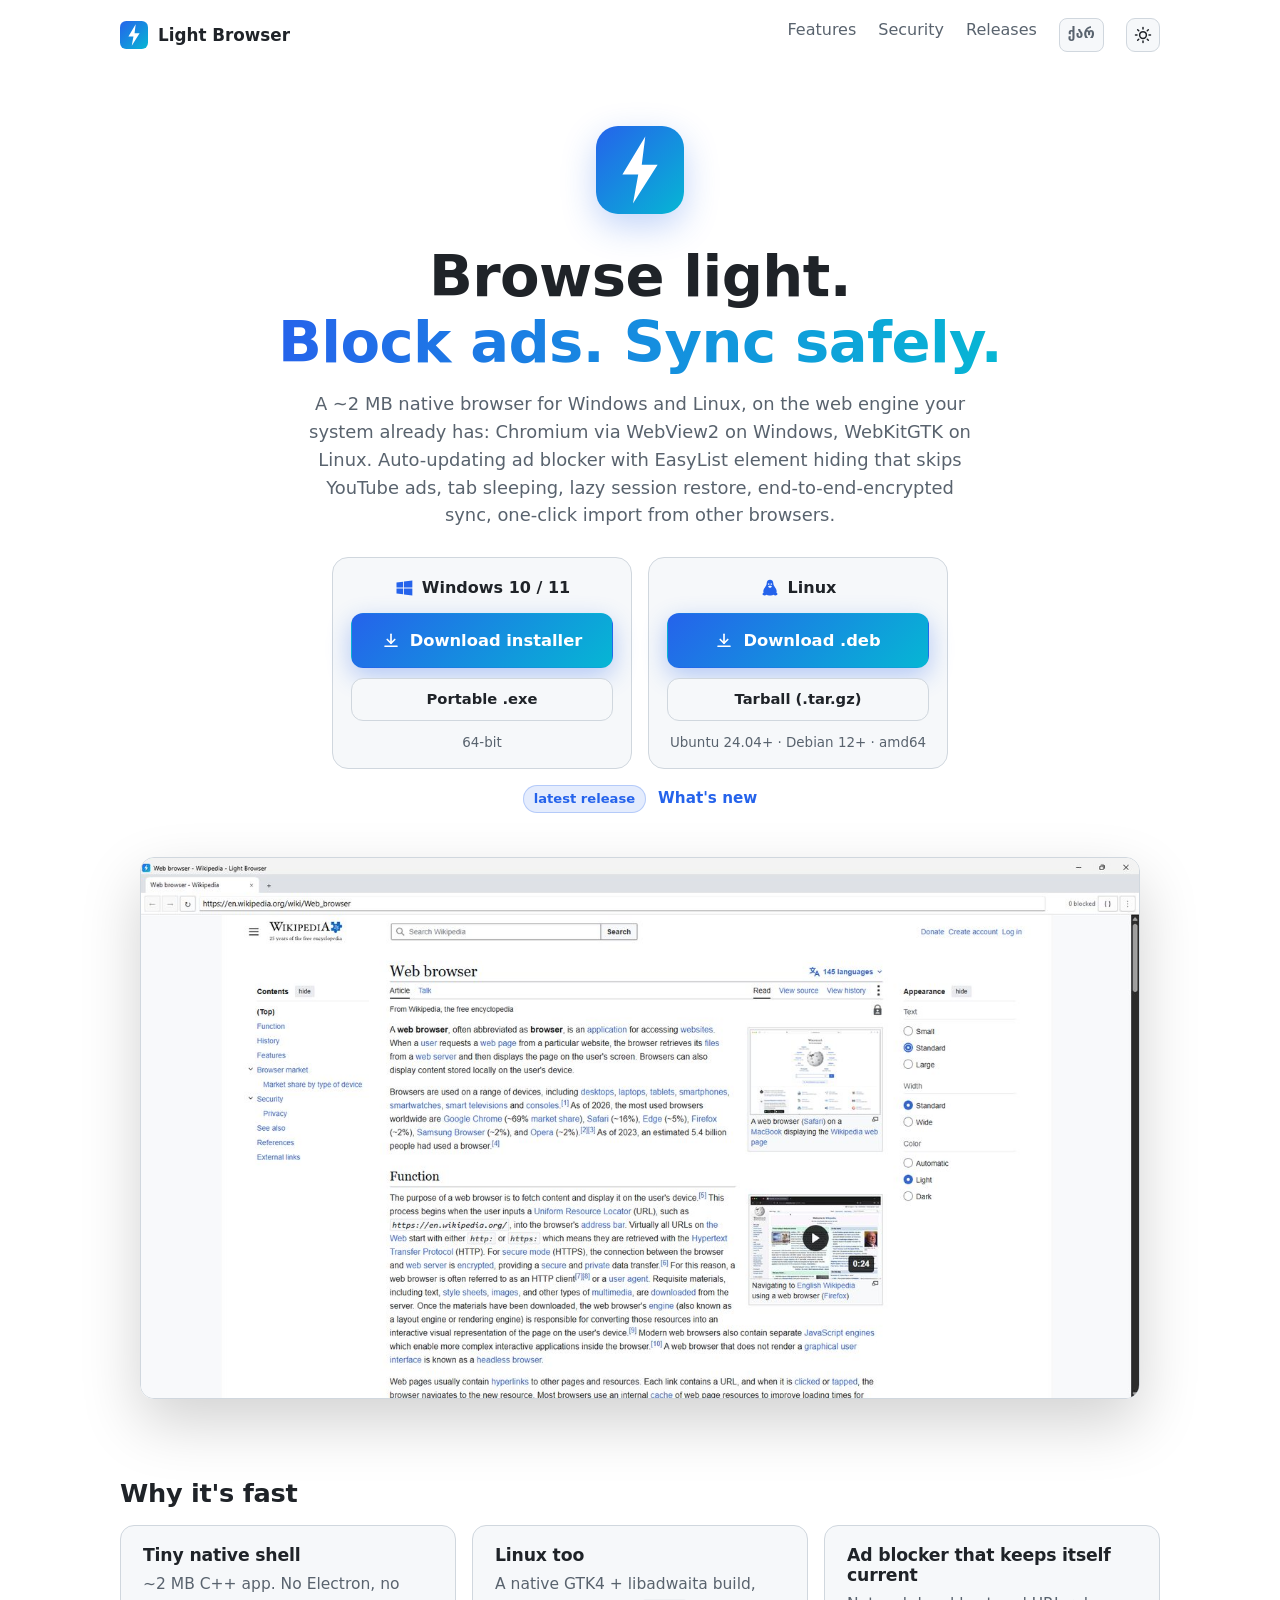
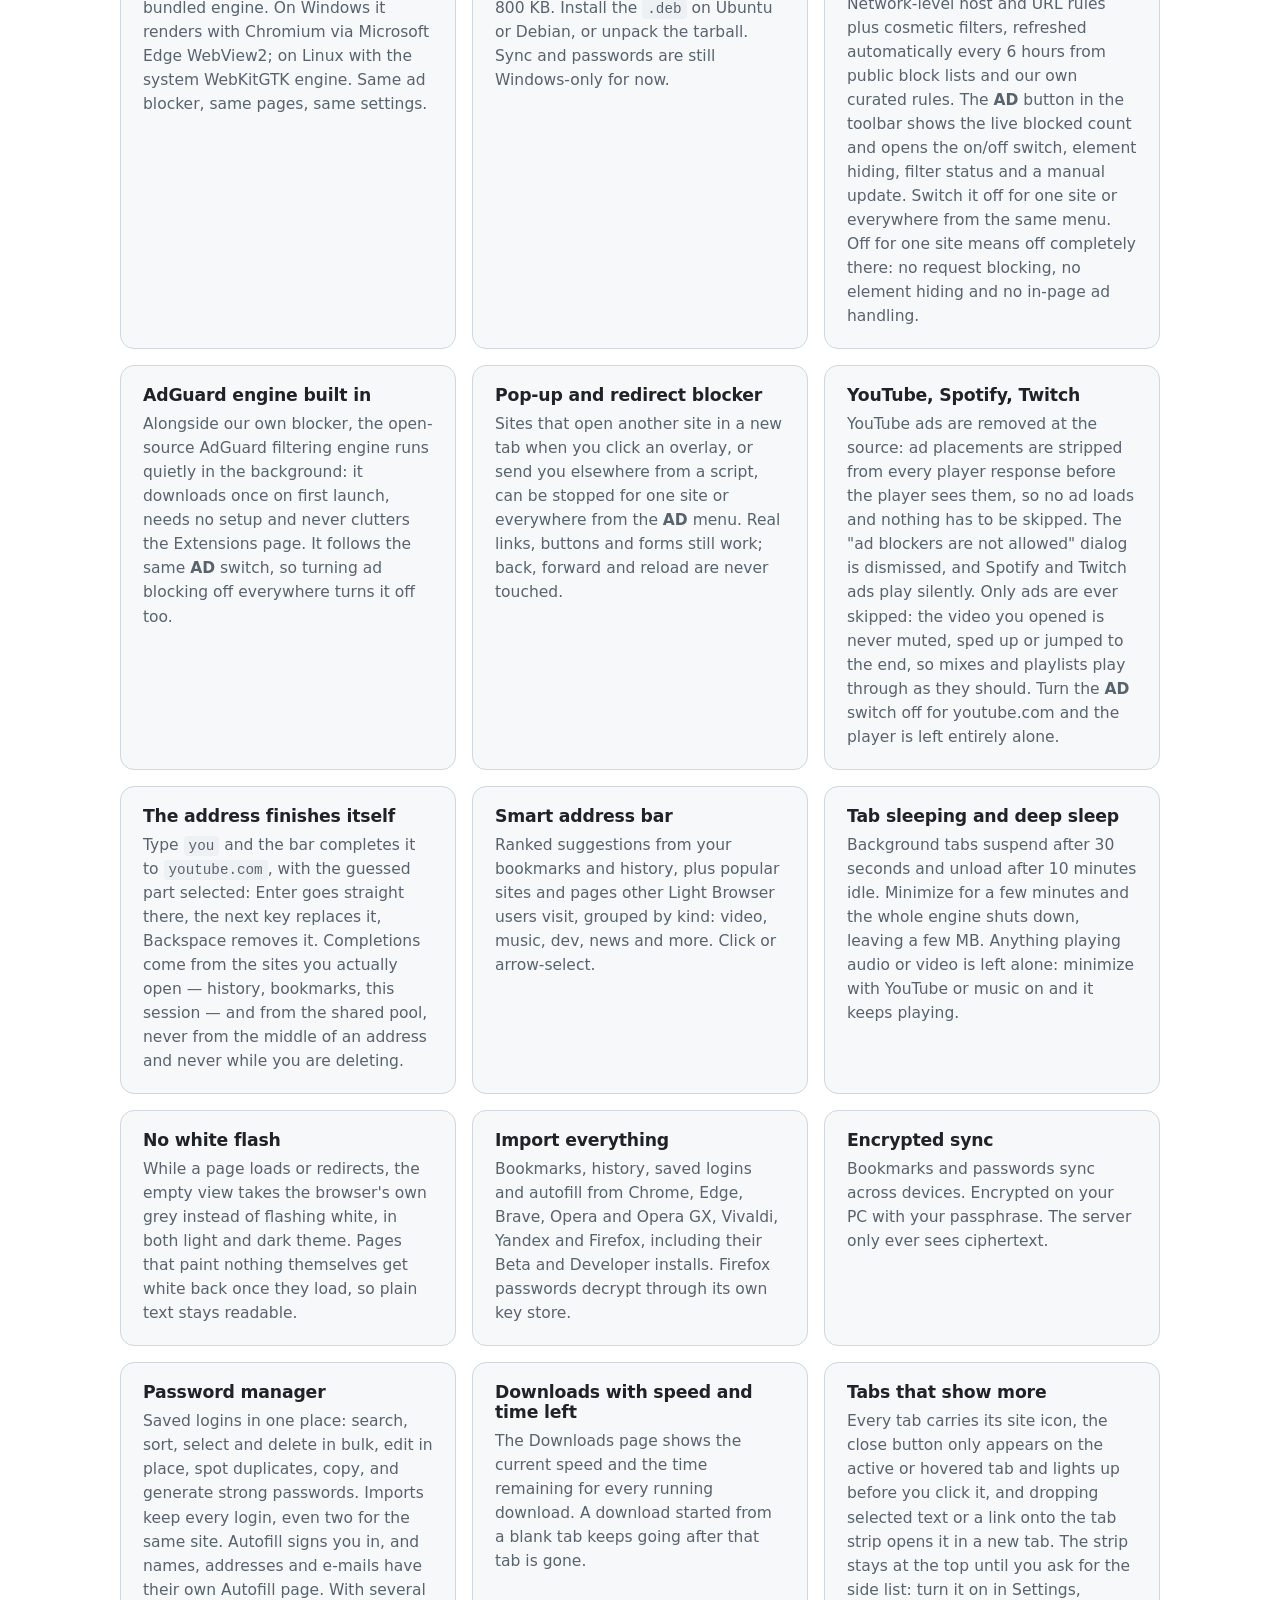
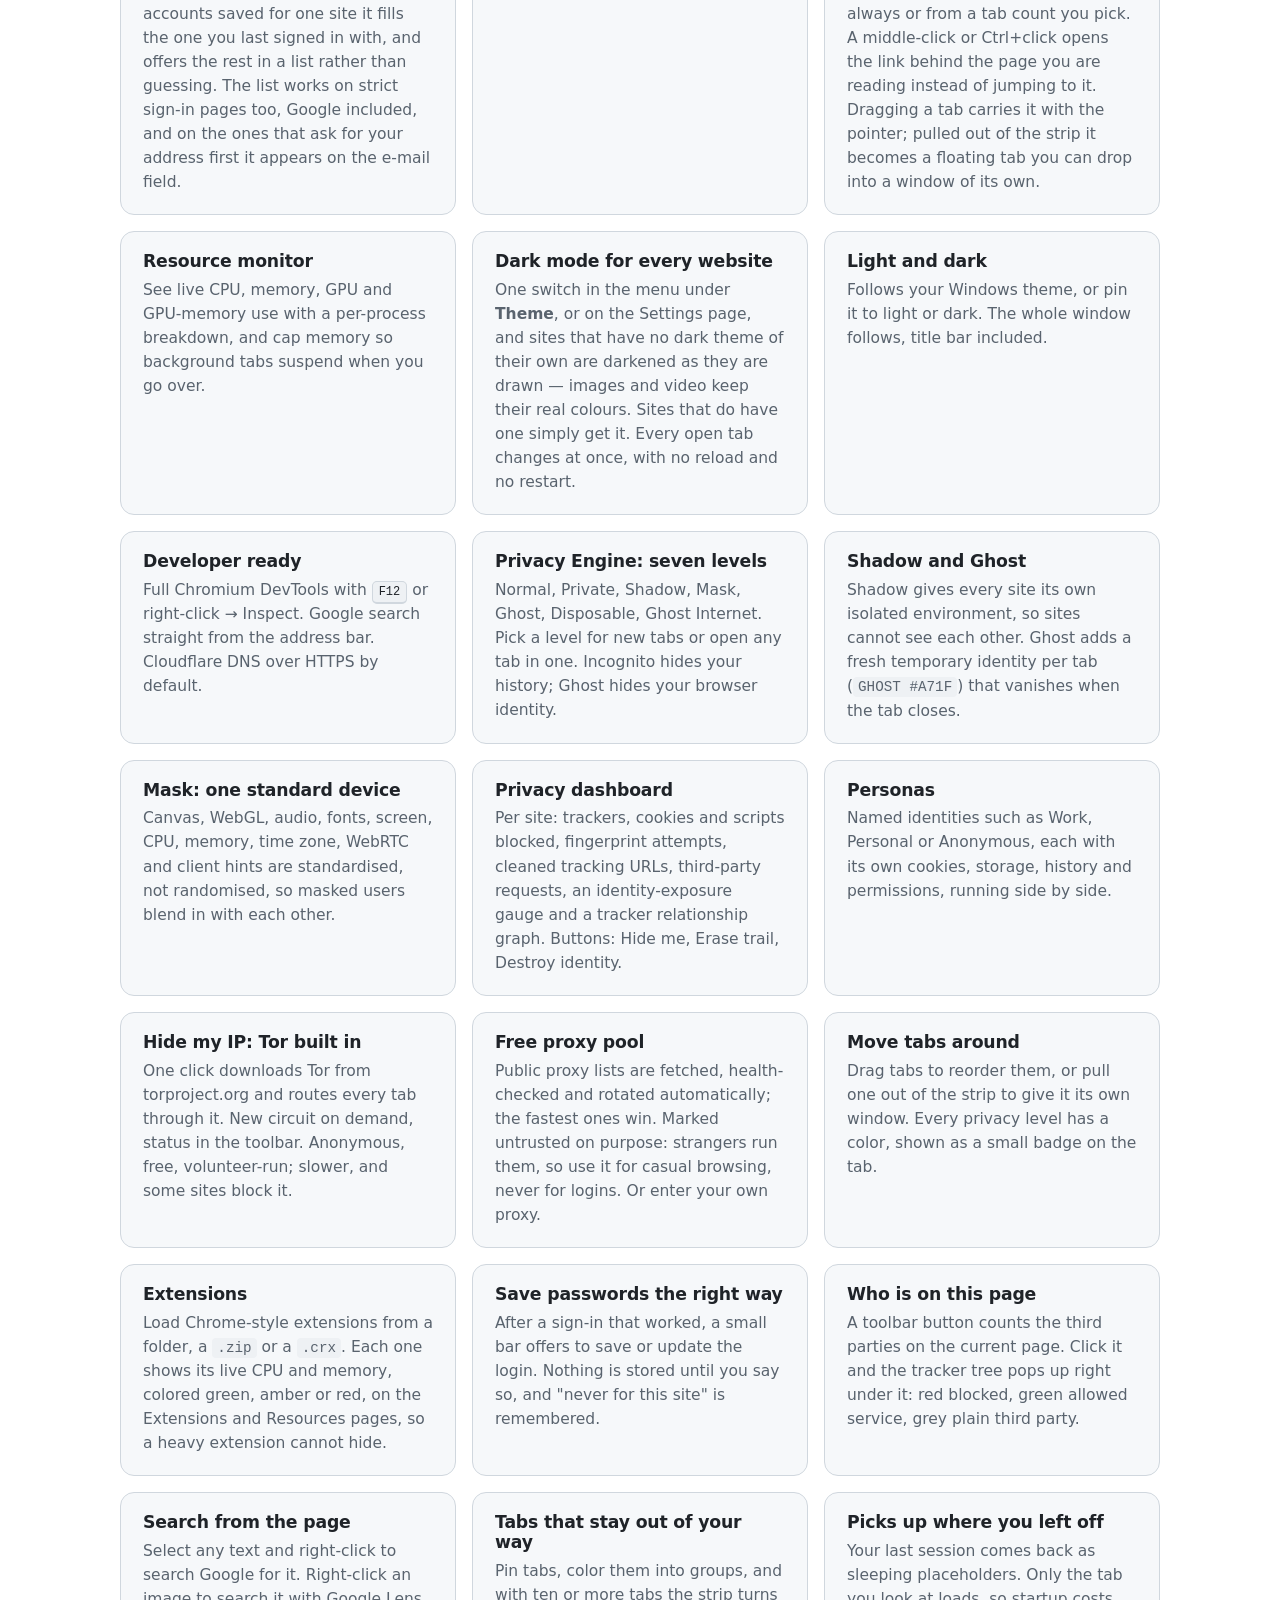
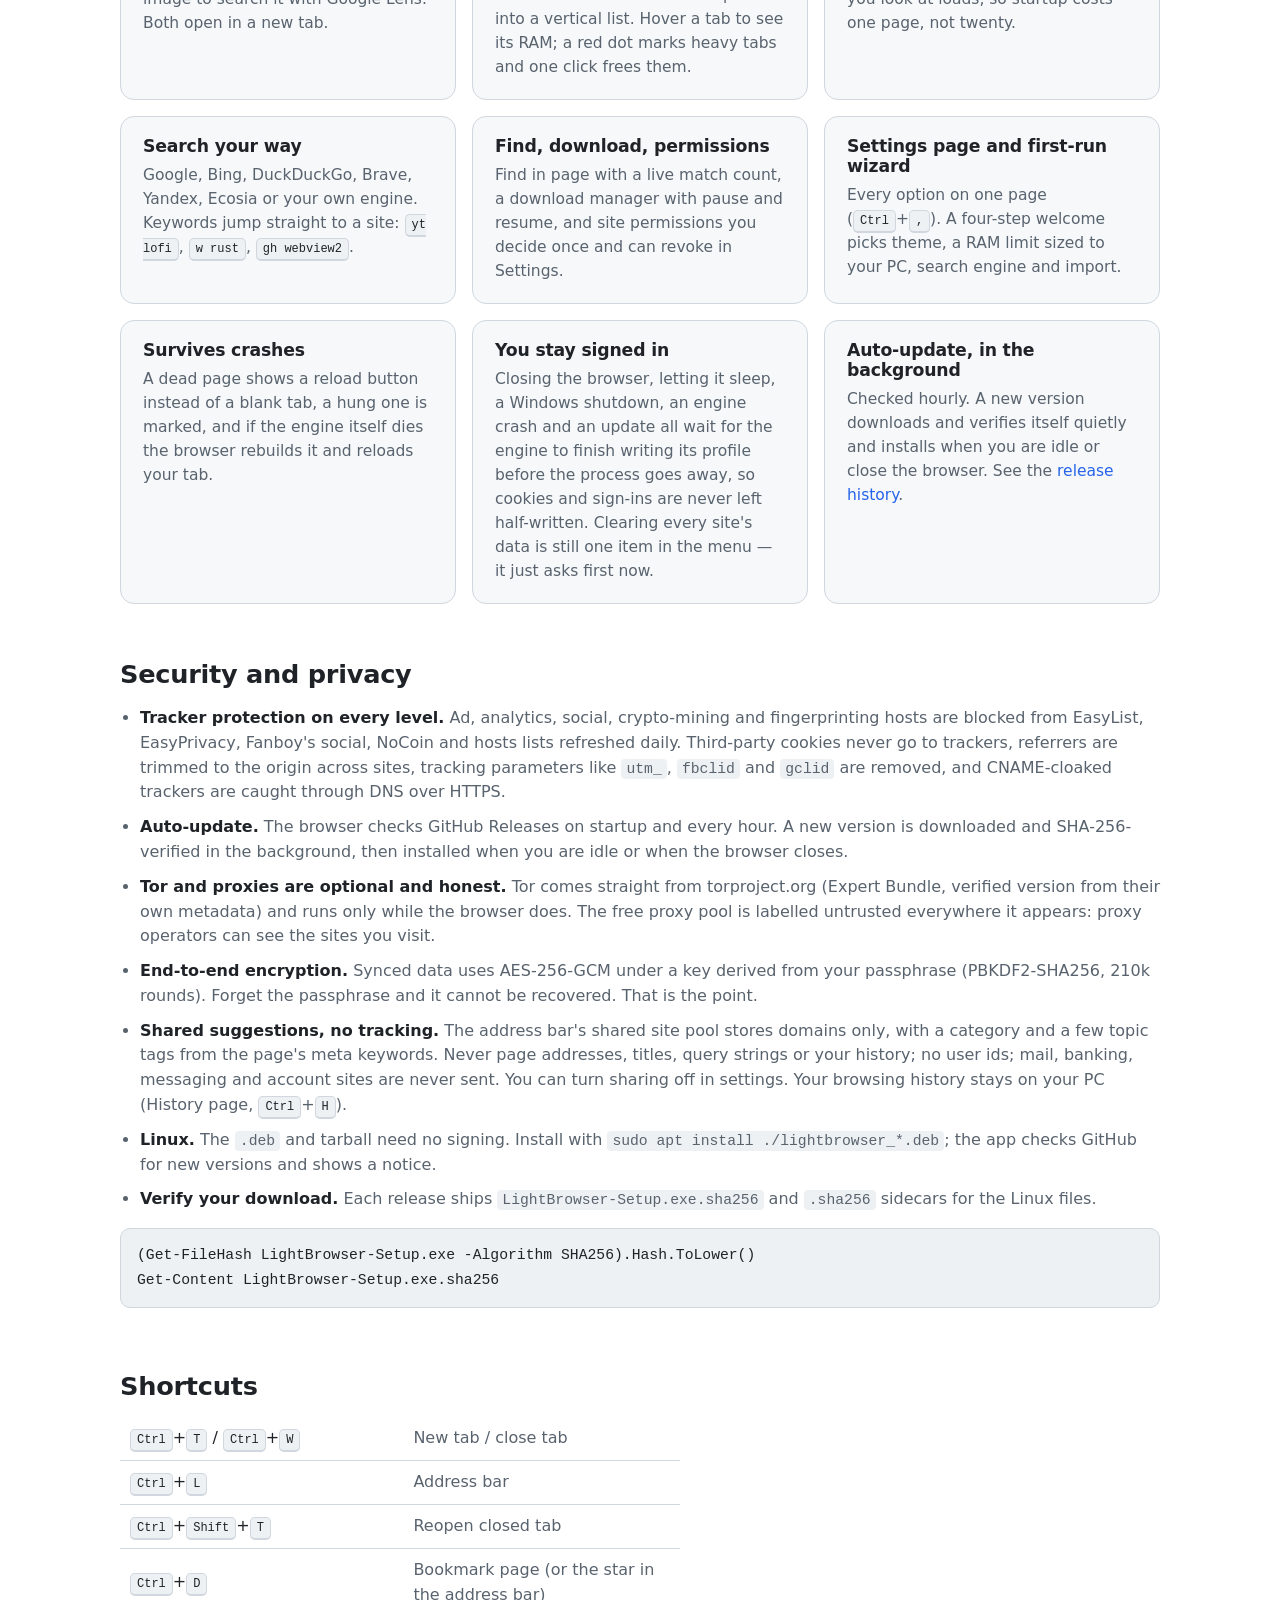
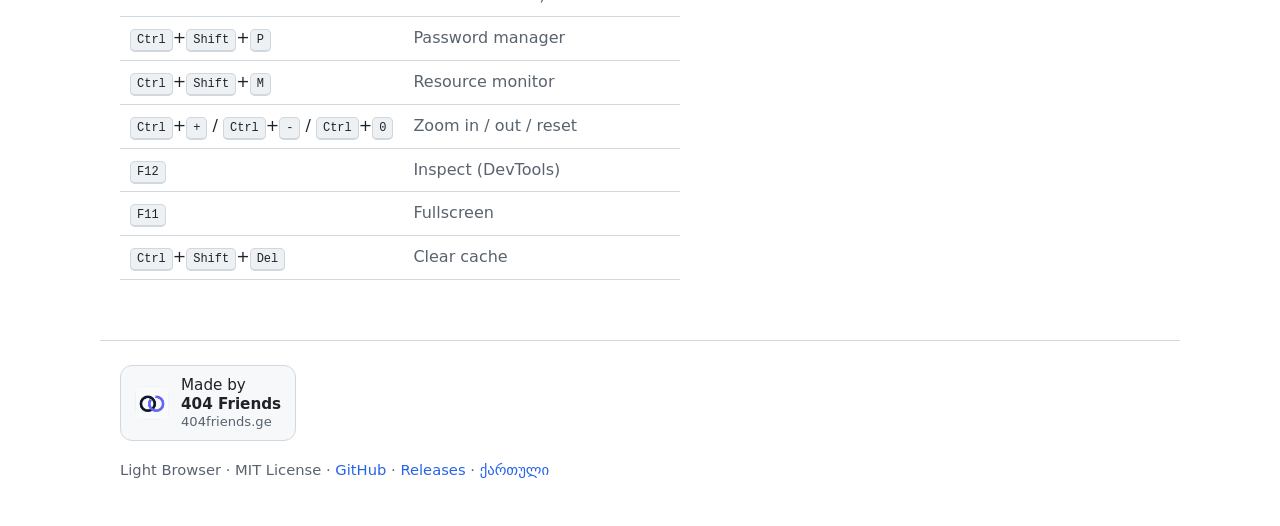
==== commit bfc9990a: "docs: media plays minimized, no white flash (EN/KA)" ====
--- a/index.html
+++ b/index.html
@@ -139,7 +139,8 @@
         <article><h3>YouTube, Spotify, Twitch</h3><p>YouTube ads are removed at the source: ad placements are stripped from every player response before the player sees them, so no ad loads and nothing has to be skipped. The "ad blockers are not allowed" dialog is dismissed, and Spotify and Twitch ads play silently. Only ads are ever skipped: the video you opened is never muted, sped up or jumped to the end, so mixes and playlists play through as they should. Turn the <strong>AD</strong> switch off for youtube.com and the player is left entirely alone.</p></article>
         <article><h3>The address finishes itself</h3><p>Type <code>you</code> and the bar completes it to <code>youtube.com</code>, with the guessed part selected: Enter goes straight there, the next key replaces it, Backspace removes it. Completions come from the sites you actually open — history, bookmarks, this session — and from the shared pool, never from the middle of an address and never while you are deleting.</p></article>
         <article><h3>Smart address bar</h3><p>Ranked suggestions from your bookmarks and history, plus popular sites and pages other Light Browser users visit, grouped by kind: video, music, dev, news and more. Click or arrow-select.</p></article>
-        <article><h3>Tab sleeping and deep sleep</h3><p>Background tabs suspend after 30 seconds and unload after 10 minutes idle. Minimize for a few minutes and the whole engine shuts down, leaving a few MB.</p></article>
+        <article><h3>Tab sleeping and deep sleep</h3><p>Background tabs suspend after 30 seconds and unload after 10 minutes idle. Minimize for a few minutes and the whole engine shuts down, leaving a few MB. Anything playing audio or video is left alone: minimize with YouTube or music on and it keeps playing.</p></article>
+        <article><h3>No white flash</h3><p>While a page loads or redirects, the empty view takes the browser's own grey instead of flashing white, in both light and dark theme. Pages that paint nothing themselves get white back once they load, so plain text stays readable.</p></article>
         <article><h3>Import everything</h3><p>Bookmarks, history, saved logins and autofill from Chrome, Edge, Brave, Opera and Opera GX, Vivaldi, Yandex and Firefox, including their Beta and Developer installs. Firefox passwords decrypt through its own key store.</p></article>
         <article><h3>Encrypted sync</h3><p>Bookmarks and passwords sync across devices. Encrypted on your PC with your passphrase. The server only ever sees ciphertext.</p></article>
         <article><h3>Password manager</h3><p>Saved logins in one place: search, sort, select and delete in bulk, edit in place, spot duplicates, copy, and generate strong passwords. Imports keep every login, even two for the same site. Autofill signs you in, and names, addresses and e-mails have their own Autofill page. With several accounts saved for one site it fills the one you last signed in with, and offers the rest in a list rather than guessing. The list works on strict sign-in pages too, Google included, and on the ones that ask for your address first it appears on the e-mail field.</p></article>
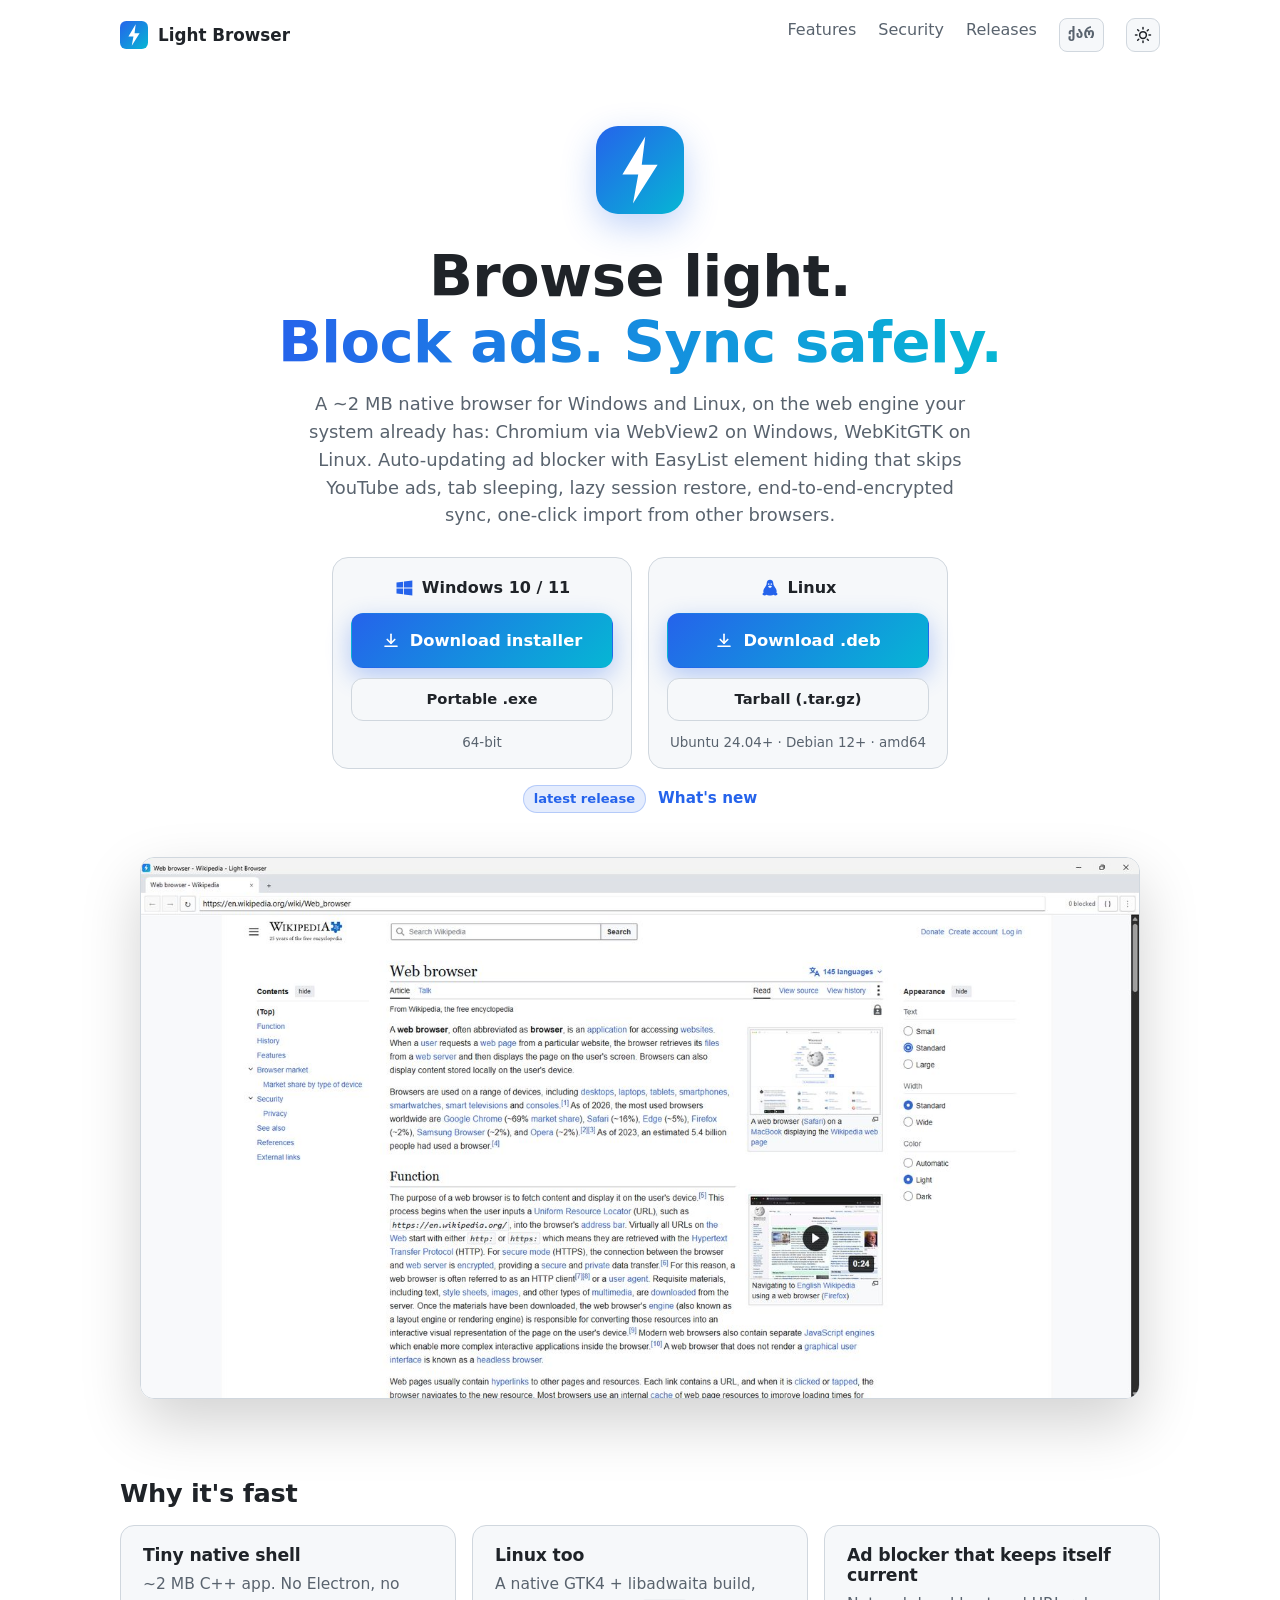
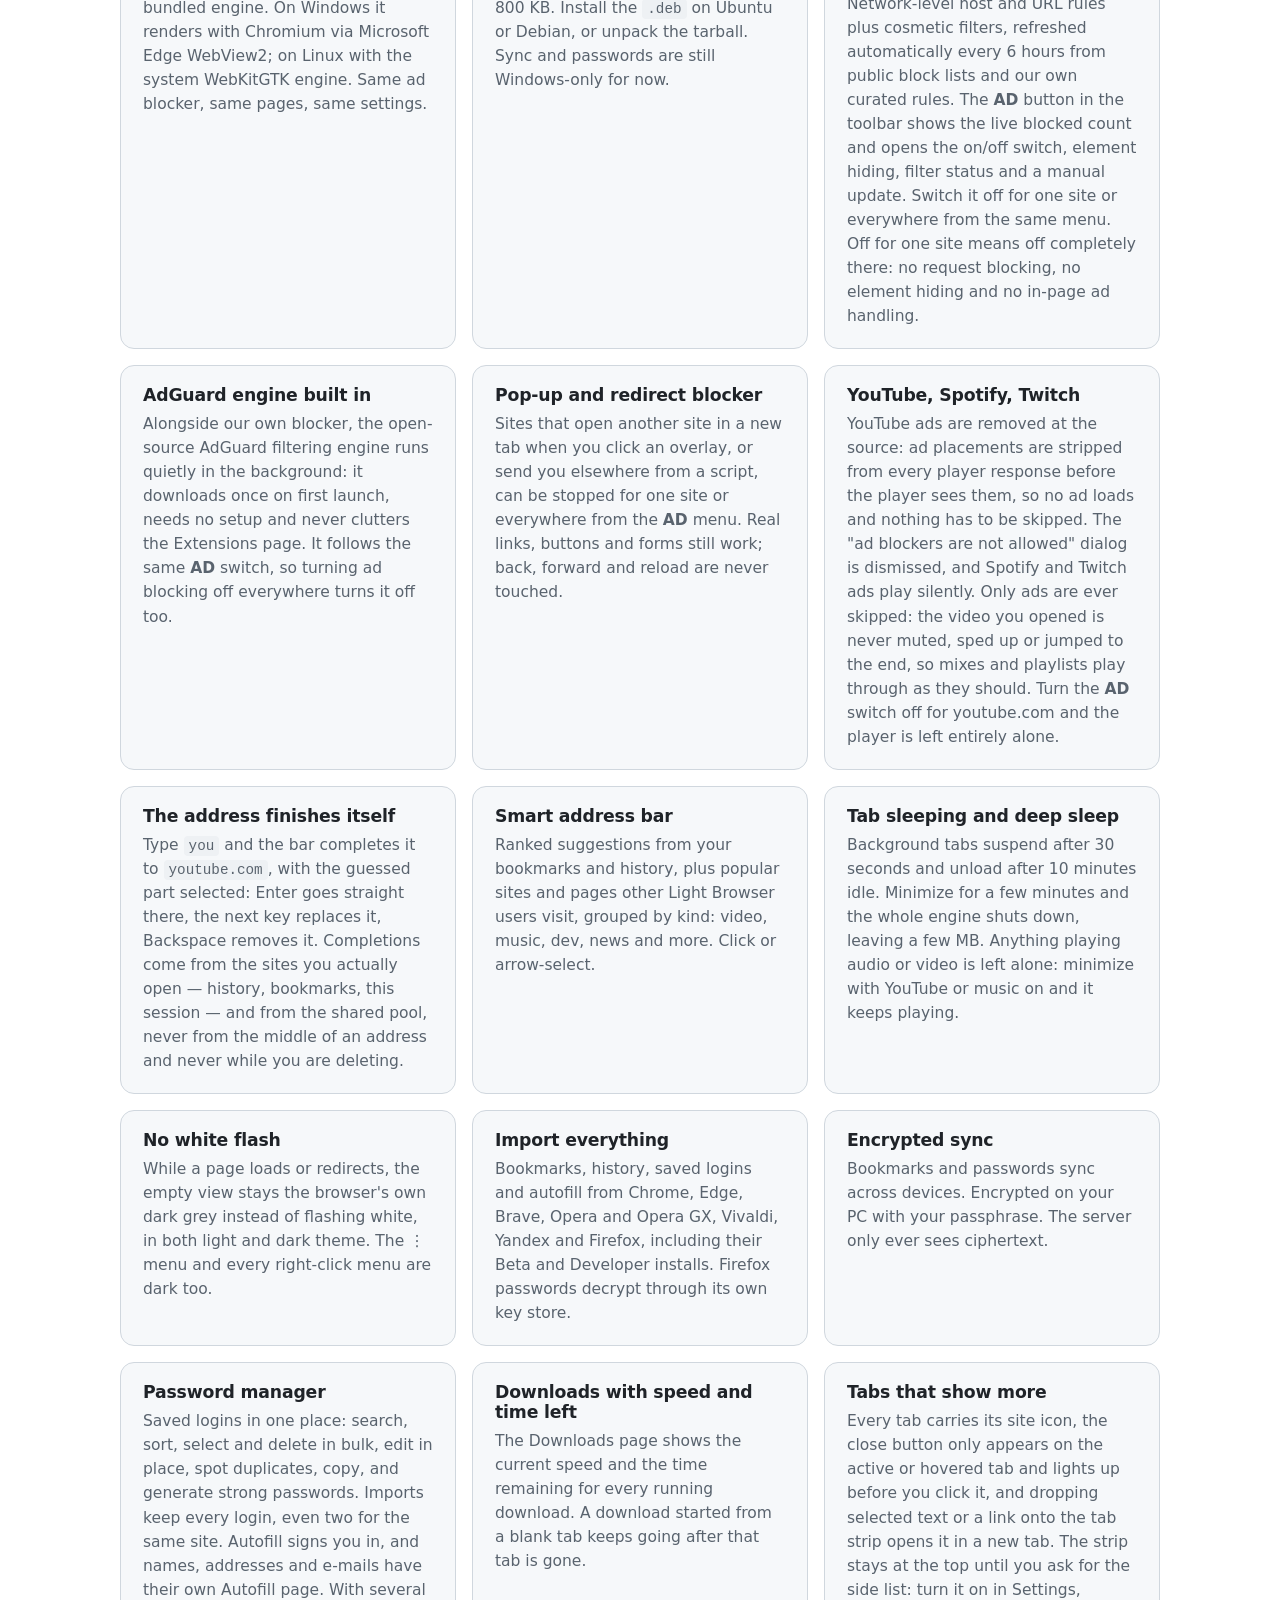
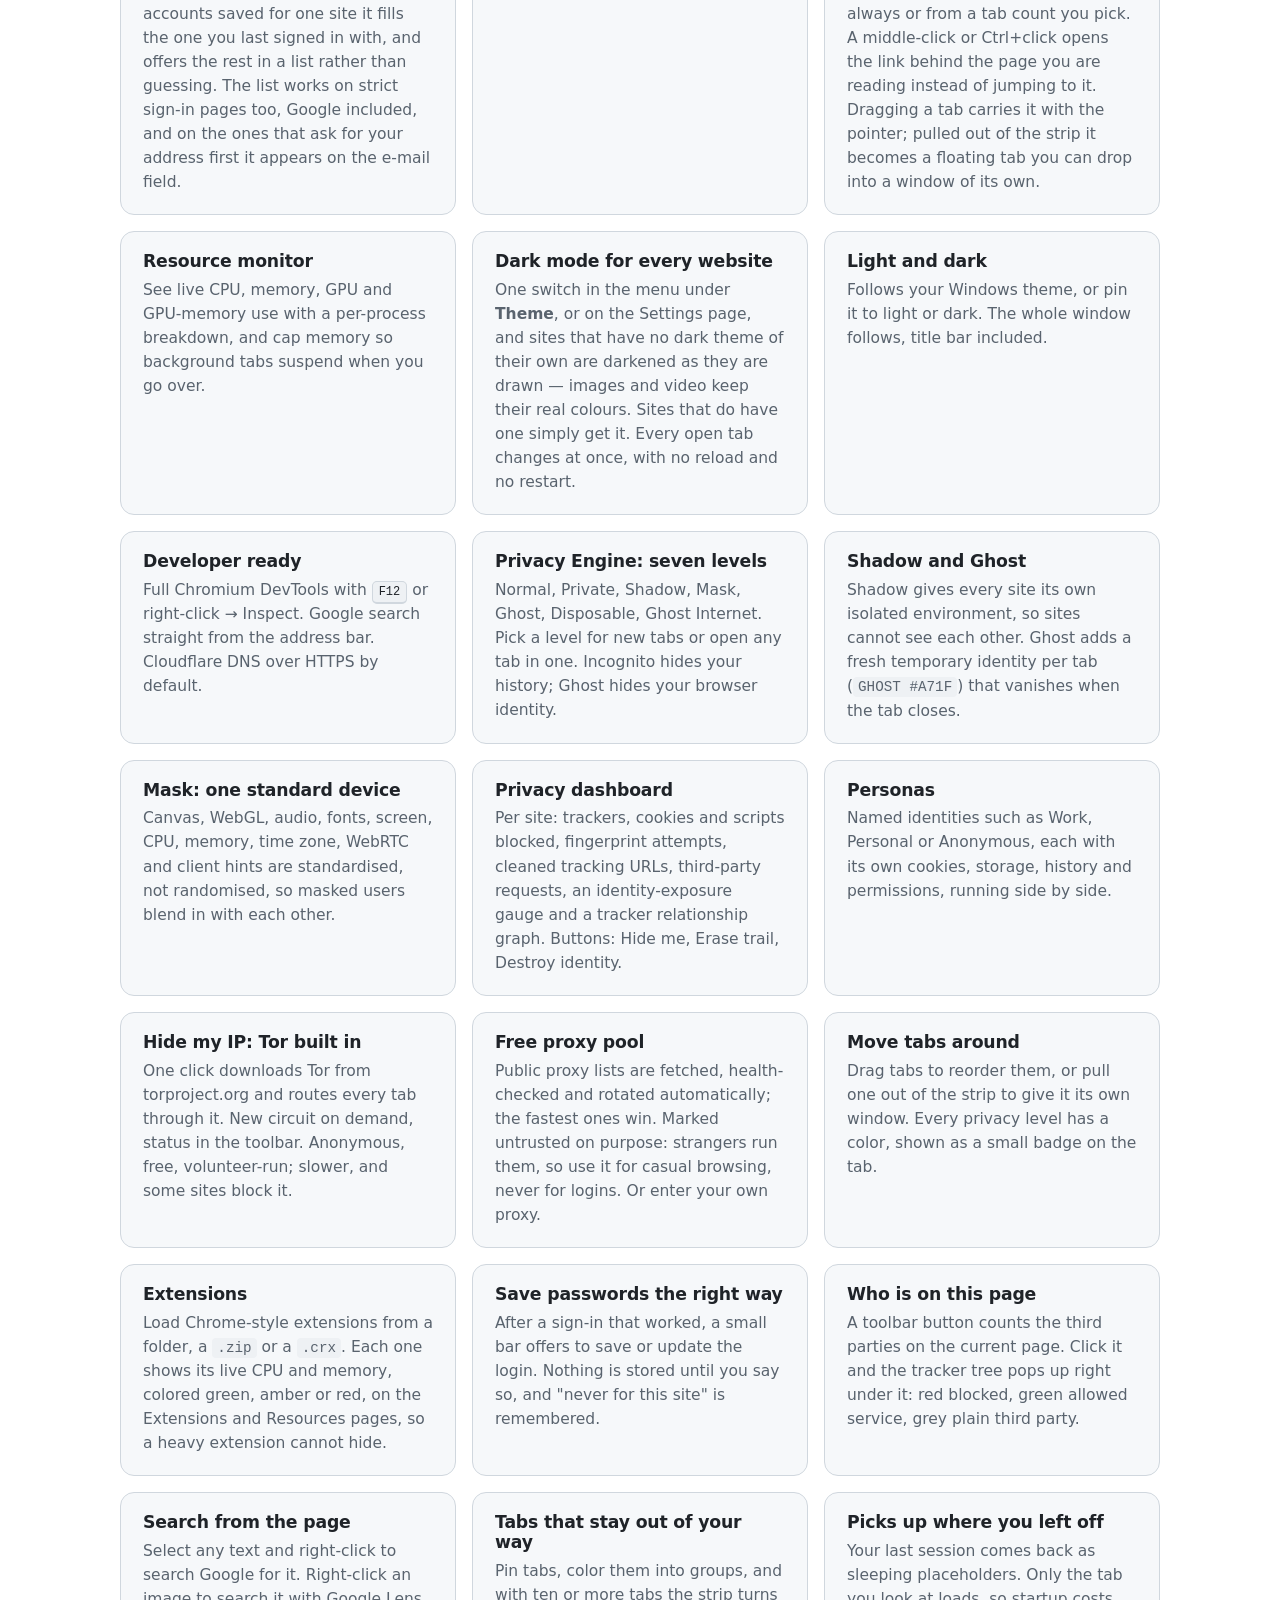
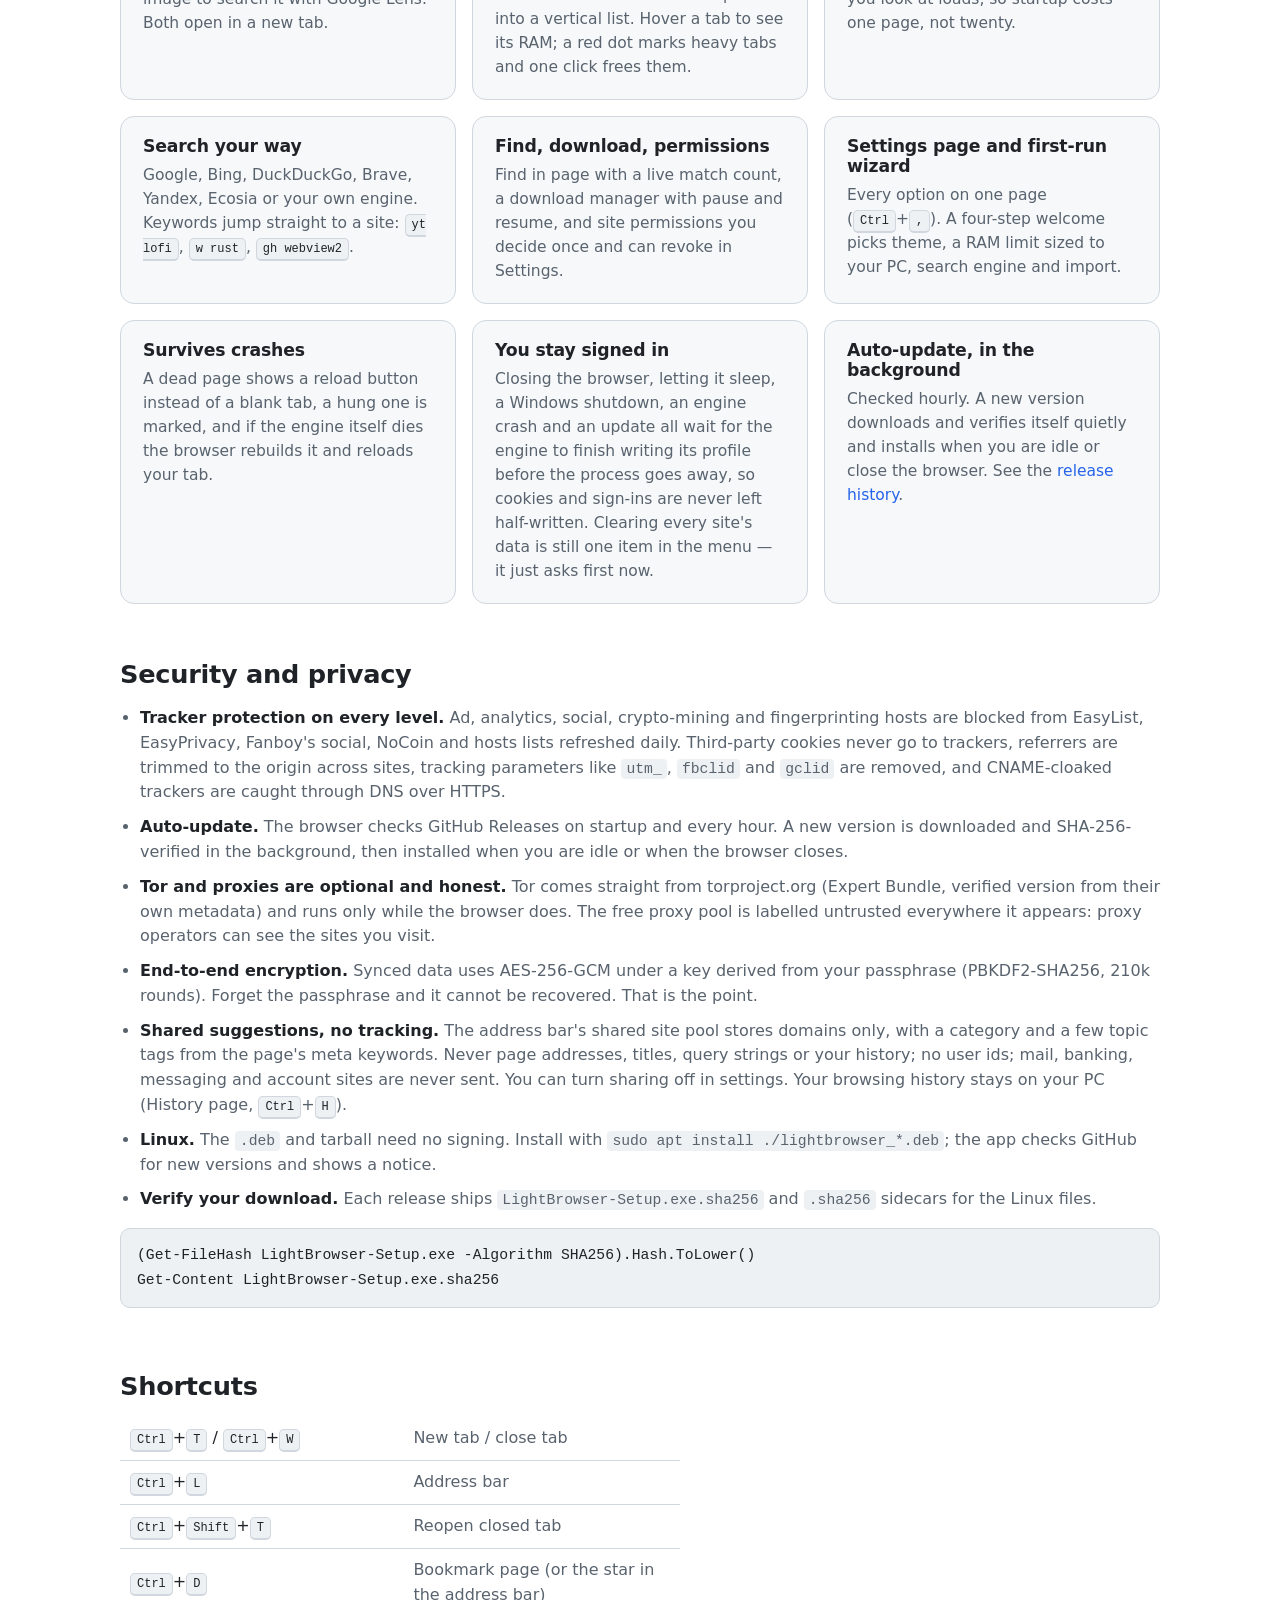
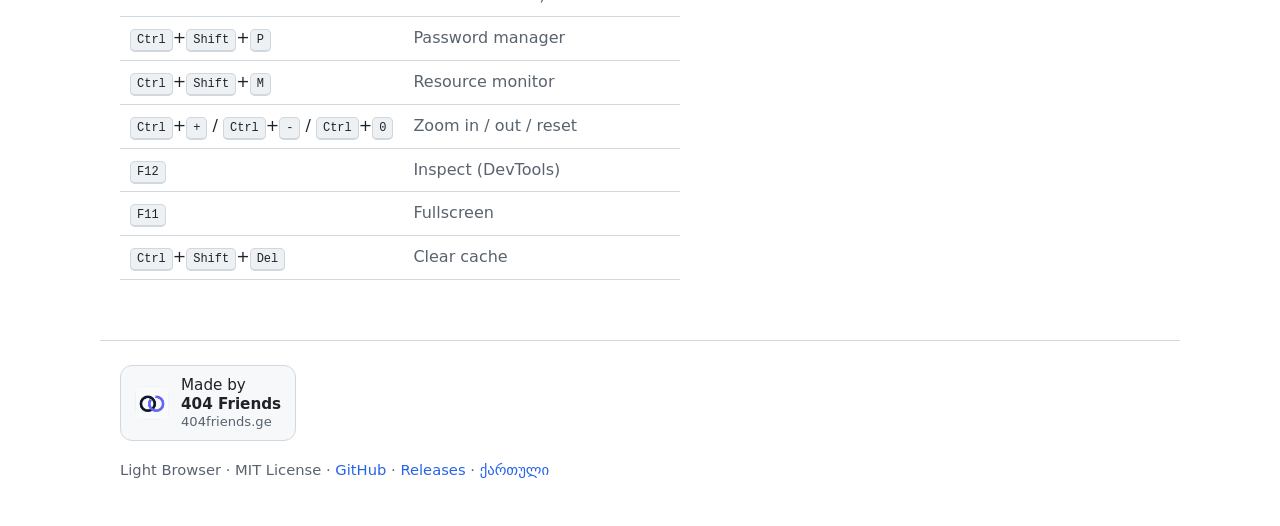
==== commit 898ced88: "docs: dark load background and menus (EN/KA)" ====
--- a/index.html
+++ b/index.html
@@ -140,7 +140,7 @@
         <article><h3>The address finishes itself</h3><p>Type <code>you</code> and the bar completes it to <code>youtube.com</code>, with the guessed part selected: Enter goes straight there, the next key replaces it, Backspace removes it. Completions come from the sites you actually open — history, bookmarks, this session — and from the shared pool, never from the middle of an address and never while you are deleting.</p></article>
         <article><h3>Smart address bar</h3><p>Ranked suggestions from your bookmarks and history, plus popular sites and pages other Light Browser users visit, grouped by kind: video, music, dev, news and more. Click or arrow-select.</p></article>
         <article><h3>Tab sleeping and deep sleep</h3><p>Background tabs suspend after 30 seconds and unload after 10 minutes idle. Minimize for a few minutes and the whole engine shuts down, leaving a few MB. Anything playing audio or video is left alone: minimize with YouTube or music on and it keeps playing.</p></article>
-        <article><h3>No white flash</h3><p>While a page loads or redirects, the empty view takes the browser's own grey instead of flashing white, in both light and dark theme. Pages that paint nothing themselves get white back once they load, so plain text stays readable.</p></article>
+        <article><h3>No white flash</h3><p>While a page loads or redirects, the empty view stays the browser's own dark grey instead of flashing white, in both light and dark theme. The ⋮ menu and every right-click menu are dark too.</p></article>
         <article><h3>Import everything</h3><p>Bookmarks, history, saved logins and autofill from Chrome, Edge, Brave, Opera and Opera GX, Vivaldi, Yandex and Firefox, including their Beta and Developer installs. Firefox passwords decrypt through its own key store.</p></article>
         <article><h3>Encrypted sync</h3><p>Bookmarks and passwords sync across devices. Encrypted on your PC with your passphrase. The server only ever sees ciphertext.</p></article>
         <article><h3>Password manager</h3><p>Saved logins in one place: search, sort, select and delete in bulk, edit in place, spot duplicates, copy, and generate strong passwords. Imports keep every login, even two for the same site. Autofill signs you in, and names, addresses and e-mails have their own Autofill page. With several accounts saved for one site it fills the one you last signed in with, and offers the rest in a list rather than guessing. The list works on strict sign-in pages too, Google included, and on the ones that ask for your address first it appears on the e-mail field.</p></article>
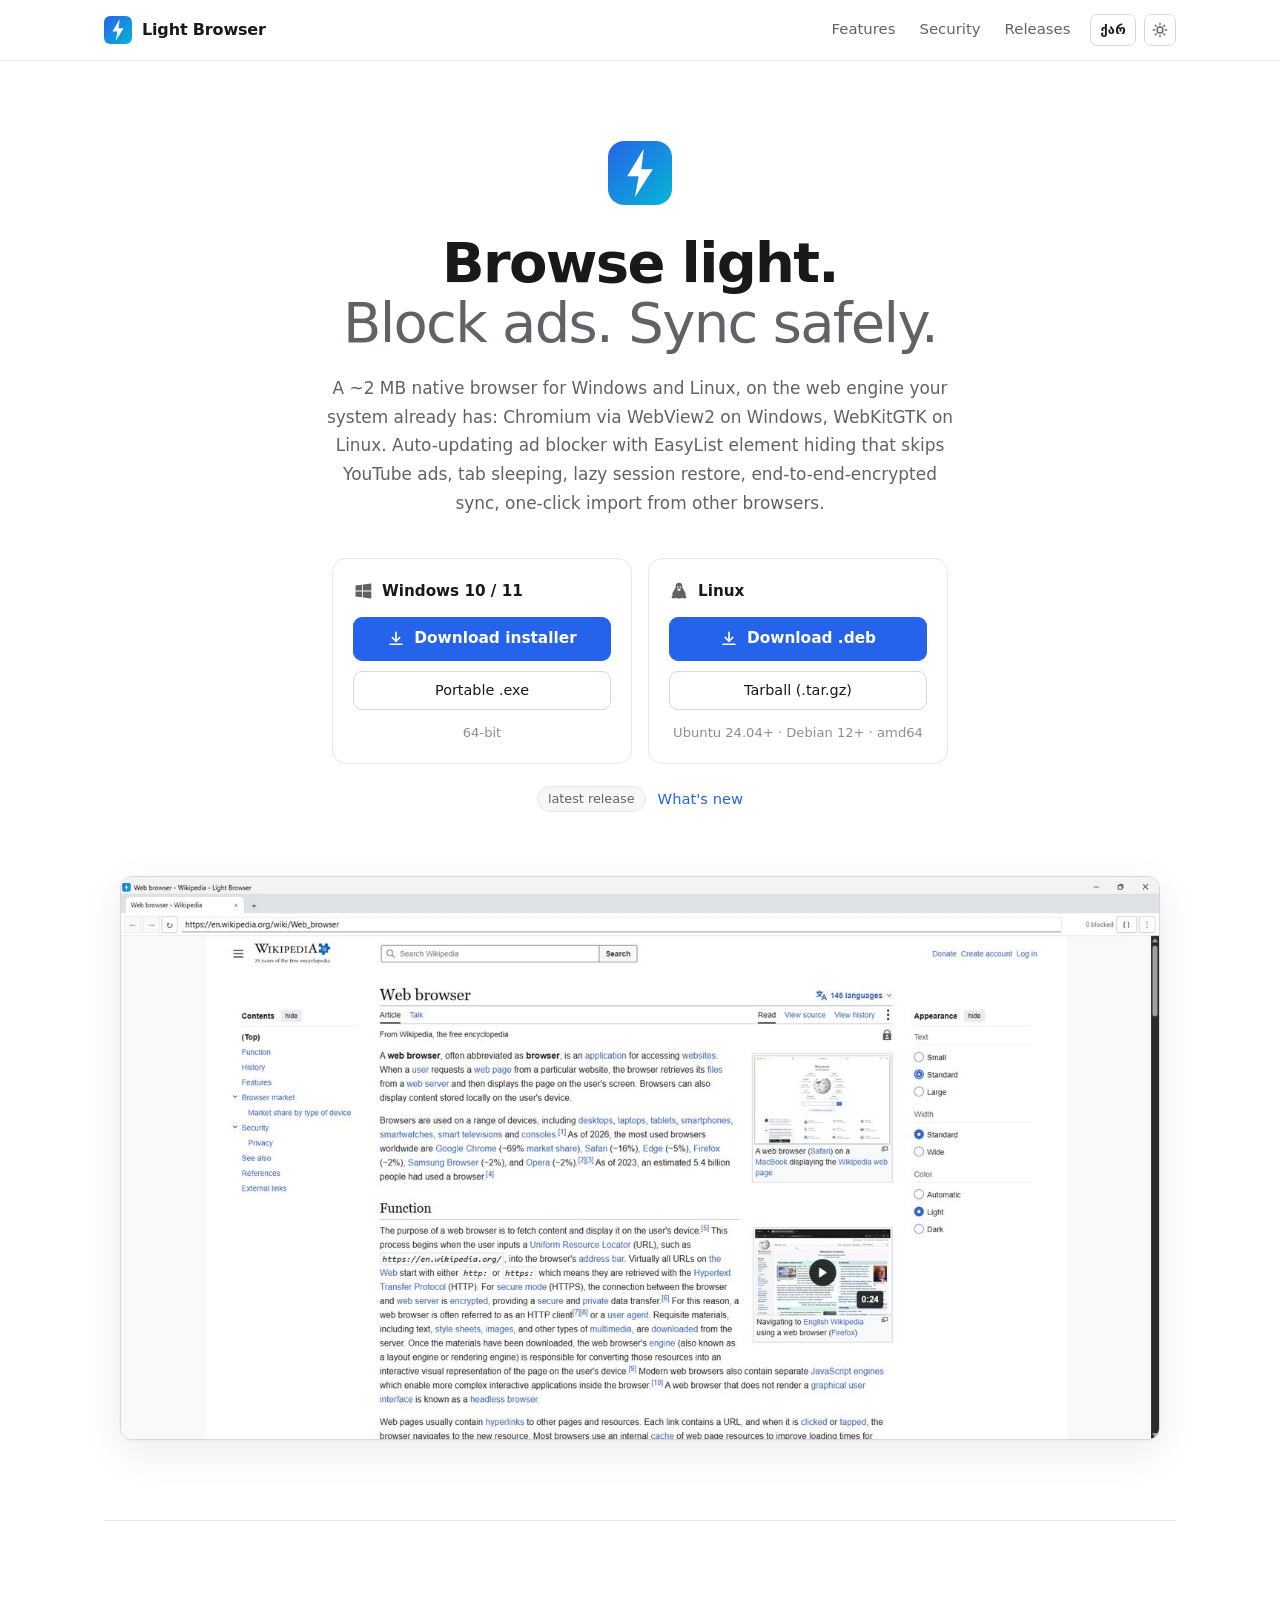
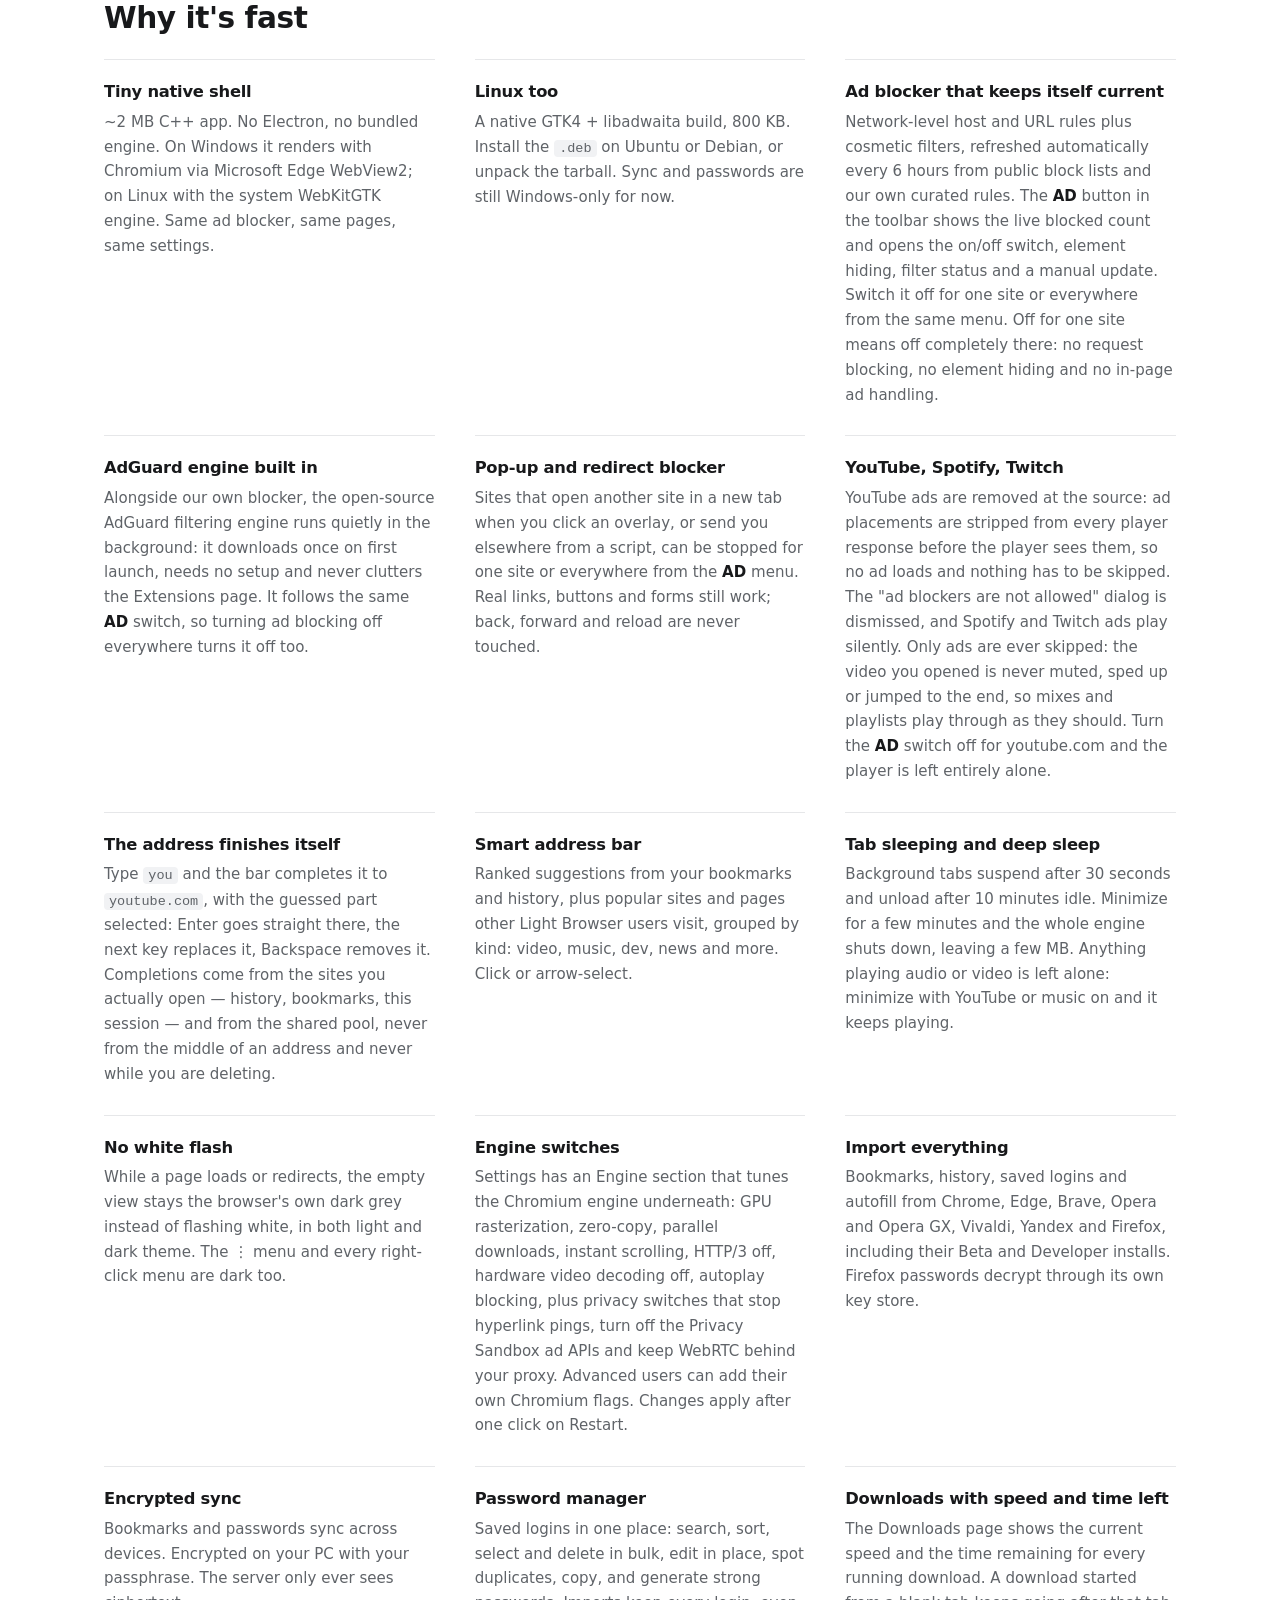
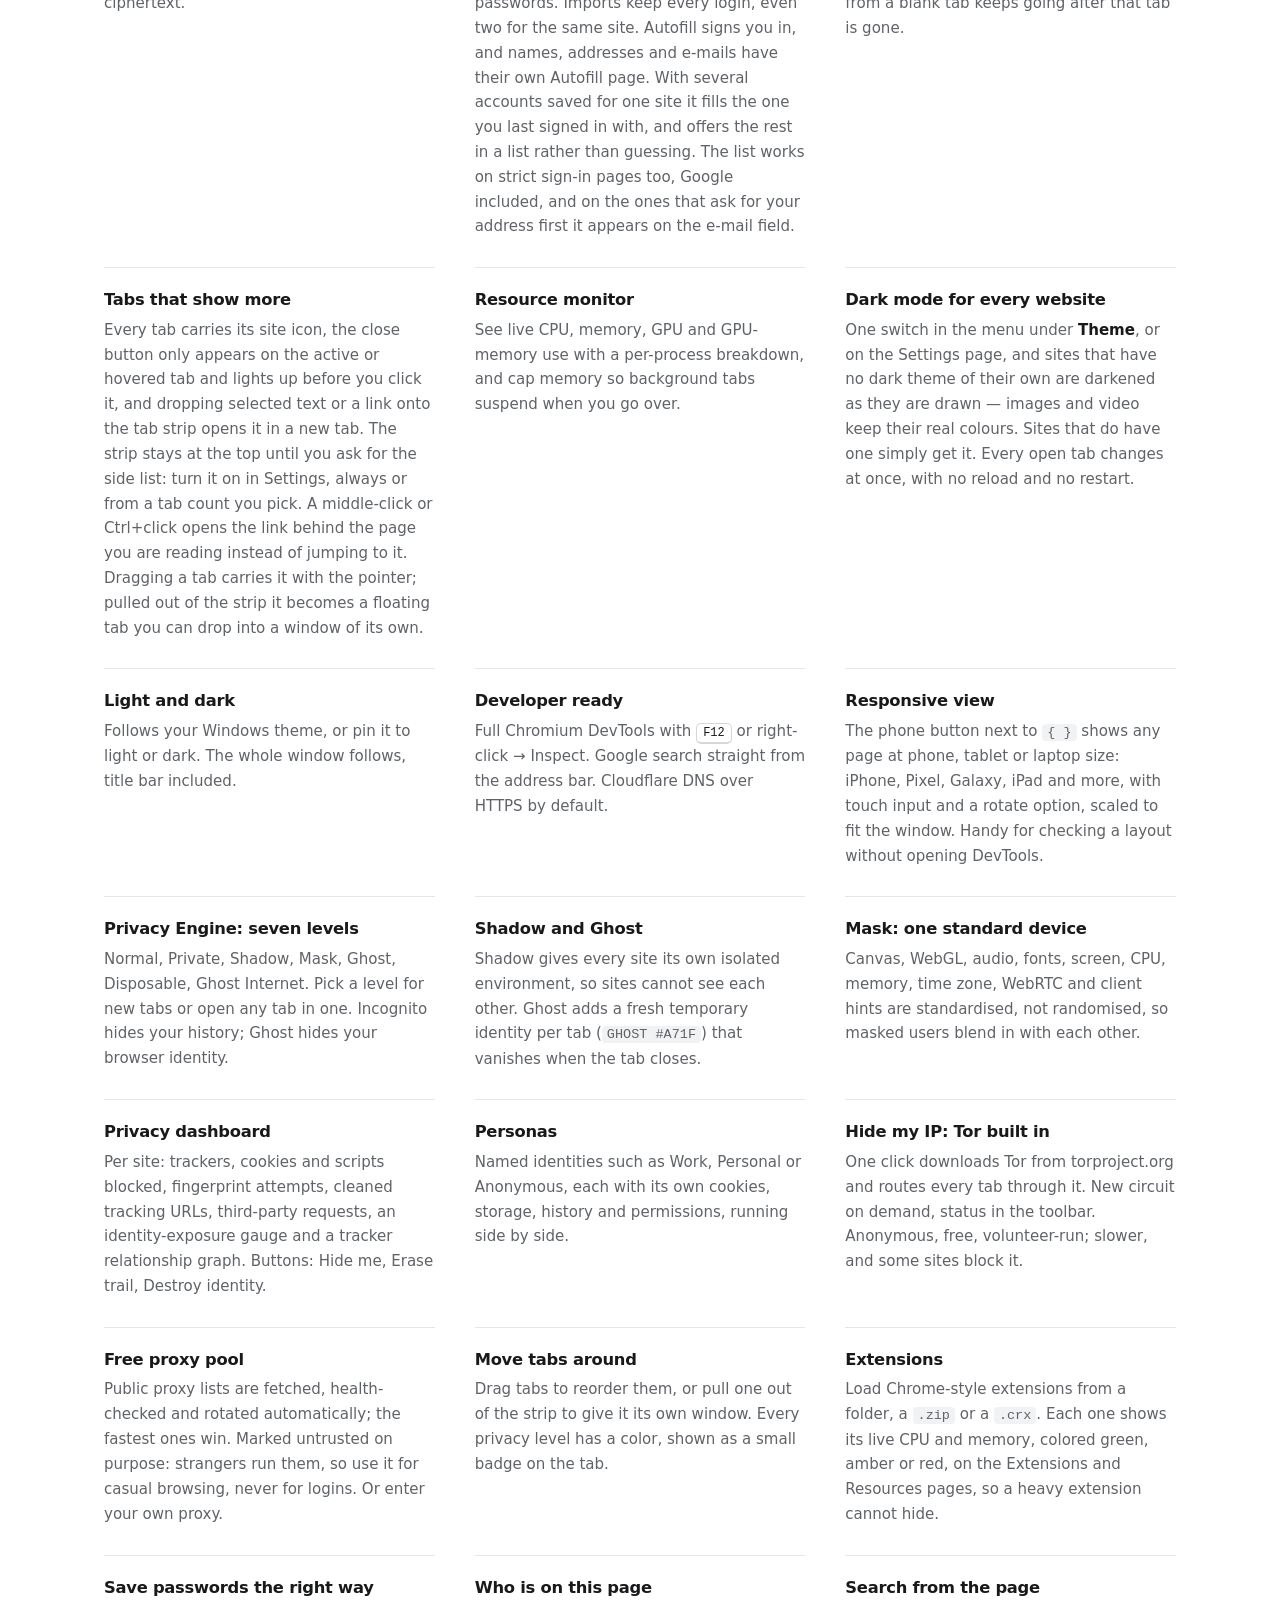
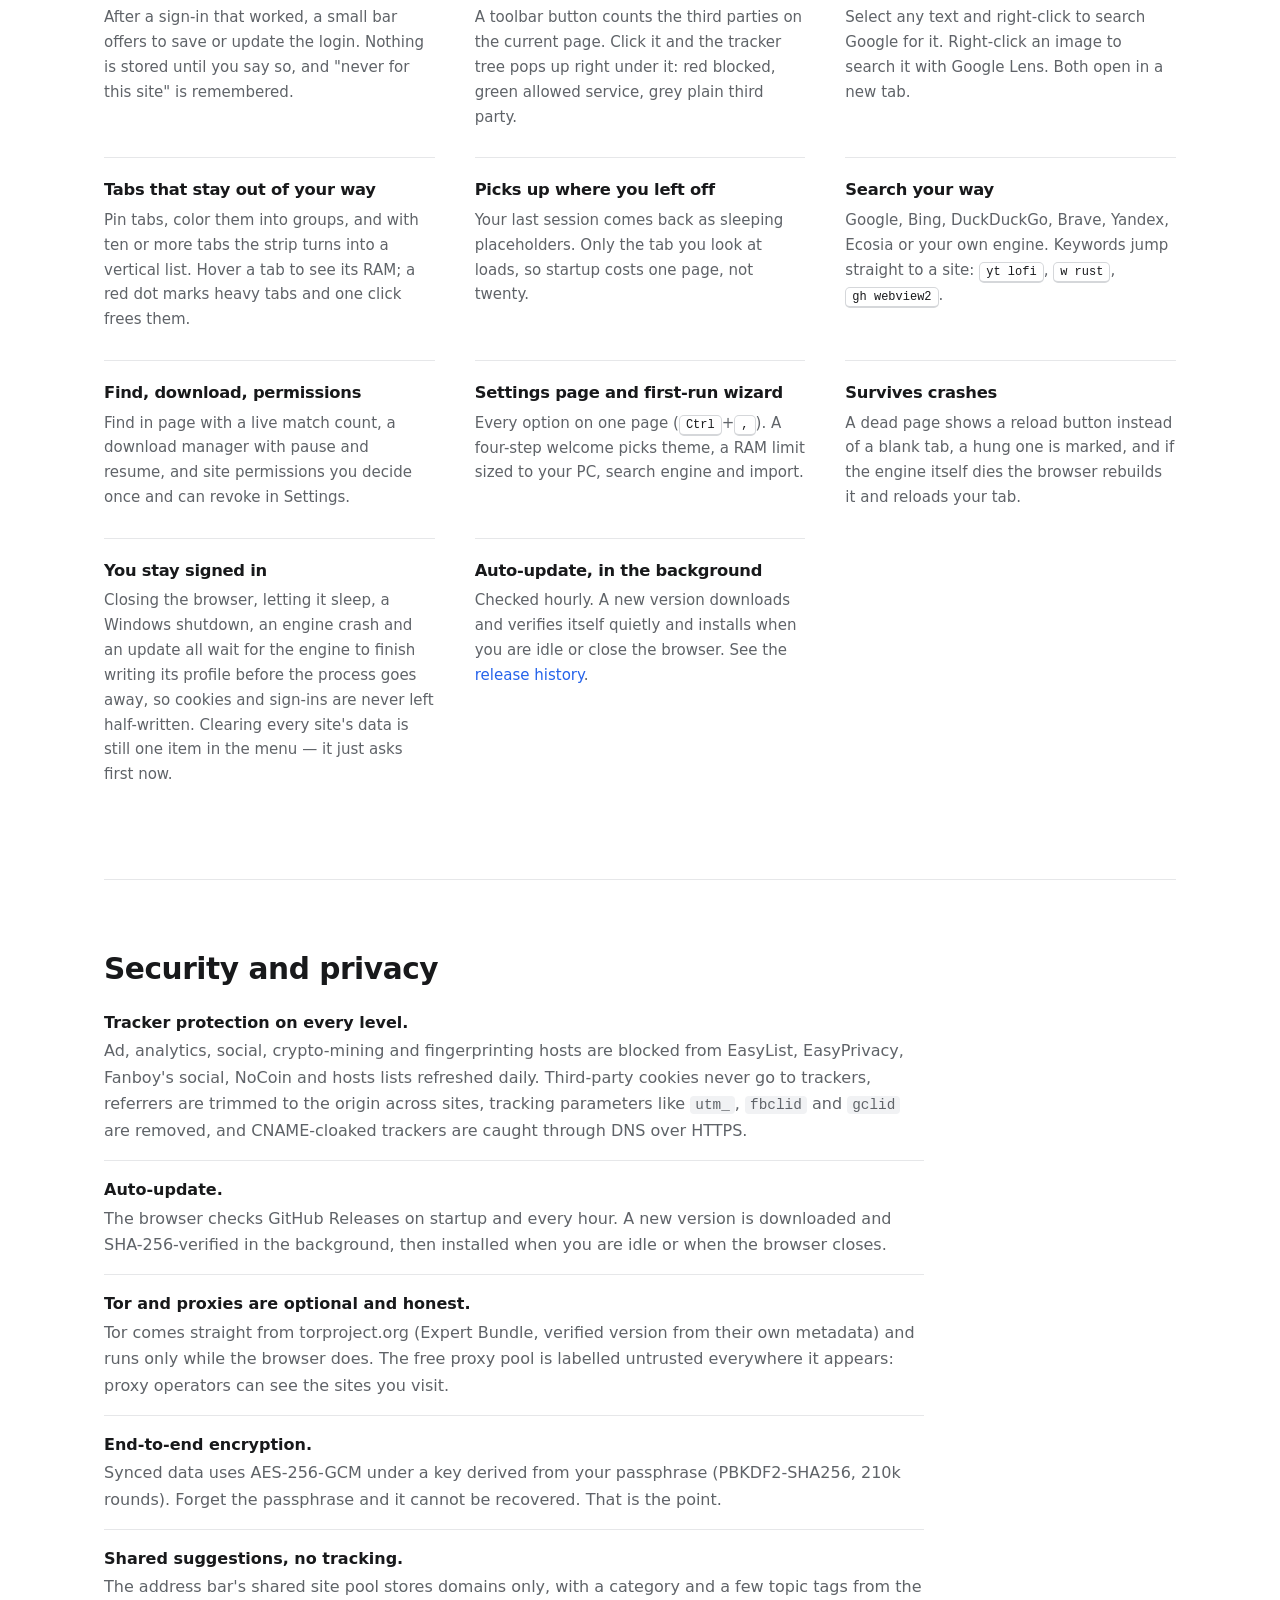
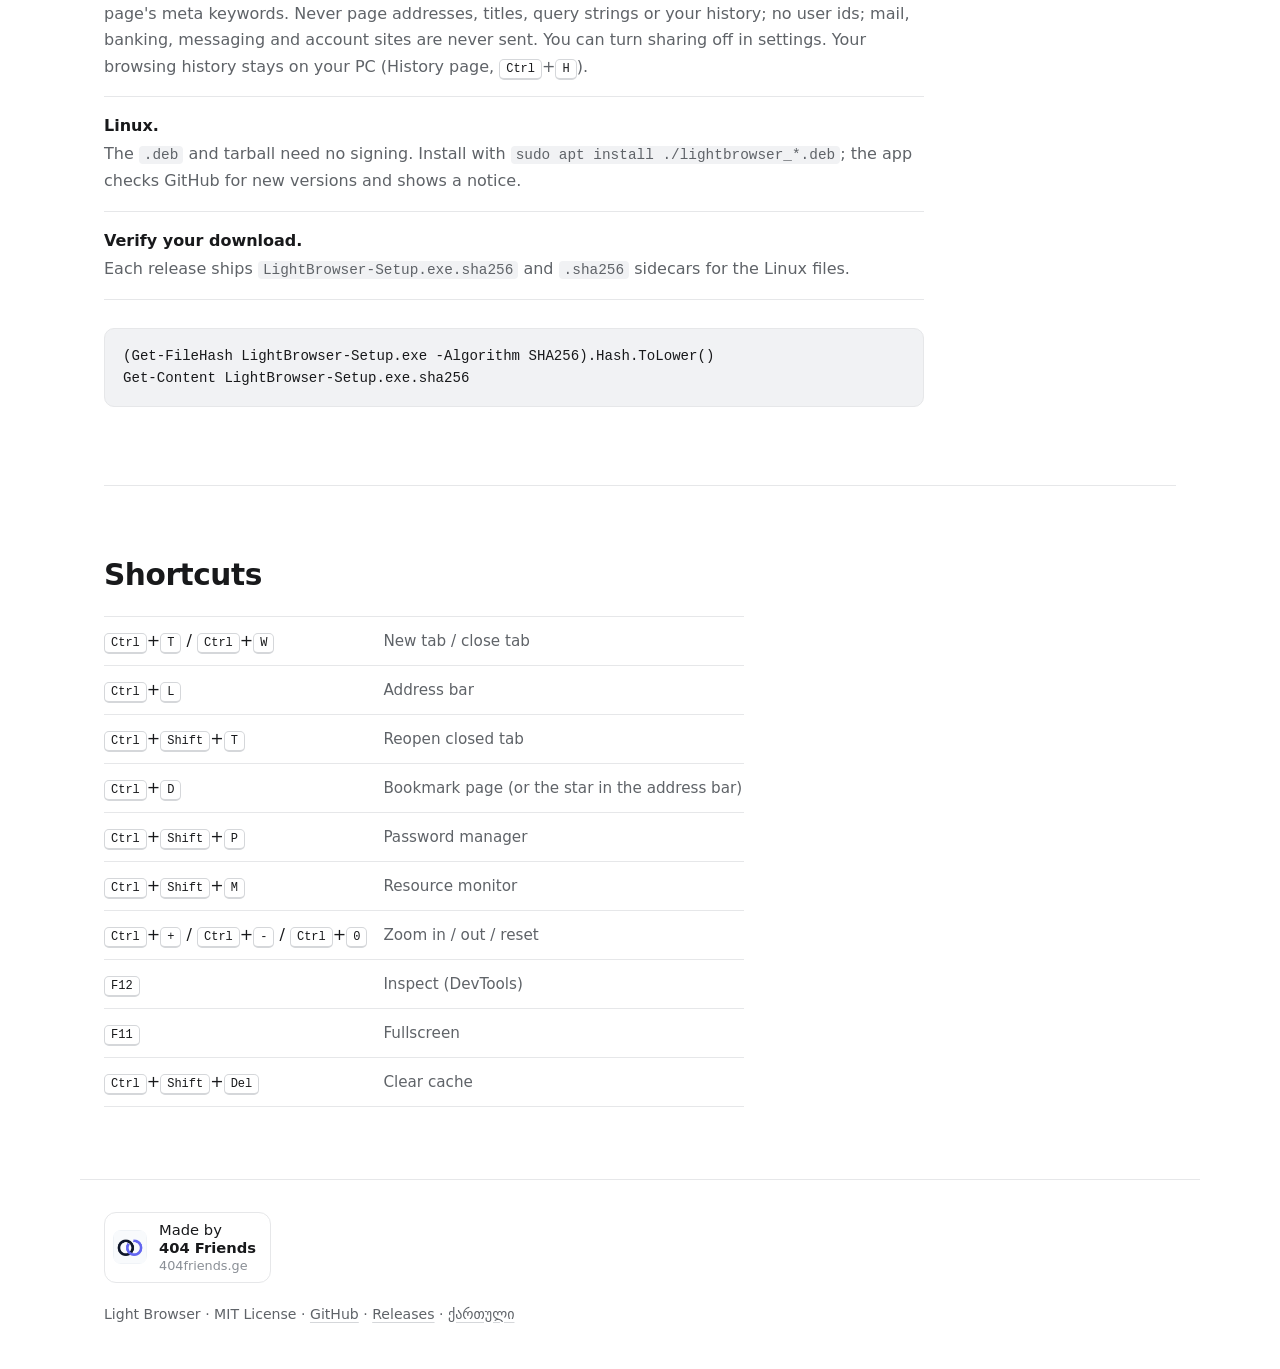
==== commit 482baffb: "feat: minimal redesign, engine and responsive cards" ====
--- a/index.html
+++ b/index.html
@@ -34,7 +34,7 @@
   <link rel="icon" href="/favicon.ico" sizes="any">
   <link rel="icon" href="/logo.svg" type="image/svg+xml">
   <link rel="apple-touch-icon" href="/logo.png">
-  <link rel="stylesheet" href="/style.css?v=6">
+  <link rel="stylesheet" href="/style.css?v=7">
   <script type="application/ld+json">
   {
     "@context": "https://schema.org",
@@ -141,6 +141,7 @@
         <article><h3>Smart address bar</h3><p>Ranked suggestions from your bookmarks and history, plus popular sites and pages other Light Browser users visit, grouped by kind: video, music, dev, news and more. Click or arrow-select.</p></article>
         <article><h3>Tab sleeping and deep sleep</h3><p>Background tabs suspend after 30 seconds and unload after 10 minutes idle. Minimize for a few minutes and the whole engine shuts down, leaving a few MB. Anything playing audio or video is left alone: minimize with YouTube or music on and it keeps playing.</p></article>
         <article><h3>No white flash</h3><p>While a page loads or redirects, the empty view stays the browser's own dark grey instead of flashing white, in both light and dark theme. The ⋮ menu and every right-click menu are dark too.</p></article>
+        <article><h3>Engine switches</h3><p>Settings has an Engine section that tunes the Chromium engine underneath: GPU rasterization, zero-copy, parallel downloads, instant scrolling, HTTP/3 off, hardware video decoding off, autoplay blocking, plus privacy switches that stop hyperlink pings, turn off the Privacy Sandbox ad APIs and keep WebRTC behind your proxy. Advanced users can add their own Chromium flags. Changes apply after one click on Restart.</p></article>
         <article><h3>Import everything</h3><p>Bookmarks, history, saved logins and autofill from Chrome, Edge, Brave, Opera and Opera GX, Vivaldi, Yandex and Firefox, including their Beta and Developer installs. Firefox passwords decrypt through its own key store.</p></article>
         <article><h3>Encrypted sync</h3><p>Bookmarks and passwords sync across devices. Encrypted on your PC with your passphrase. The server only ever sees ciphertext.</p></article>
         <article><h3>Password manager</h3><p>Saved logins in one place: search, sort, select and delete in bulk, edit in place, spot duplicates, copy, and generate strong passwords. Imports keep every login, even two for the same site. Autofill signs you in, and names, addresses and e-mails have their own Autofill page. With several accounts saved for one site it fills the one you last signed in with, and offers the rest in a list rather than guessing. The list works on strict sign-in pages too, Google included, and on the ones that ask for your address first it appears on the e-mail field.</p></article>
@@ -150,6 +151,7 @@
         <article><h3>Dark mode for every website</h3><p>One switch in the menu under <strong>Theme</strong>, or on the Settings page, and sites that have no dark theme of their own are darkened as they are drawn — images and video keep their real colours. Sites that do have one simply get it. Every open tab changes at once, with no reload and no restart.</p></article>
         <article><h3>Light and dark</h3><p>Follows your Windows theme, or pin it to light or dark. The whole window follows, title bar included.</p></article>
         <article><h3>Developer ready</h3><p>Full Chromium DevTools with <kbd>F12</kbd> or right-click → Inspect. Google search straight from the address bar. Cloudflare DNS over HTTPS by default.</p></article>
+        <article><h3>Responsive view</h3><p>The phone button next to <code>{ }</code> shows any page at phone, tablet or laptop size: iPhone, Pixel, Galaxy, iPad and more, with touch input and a rotate option, scaled to fit the window. Handy for checking a layout without opening DevTools.</p></article>
         <article><h3>Privacy Engine: seven levels</h3><p>Normal, Private, Shadow, Mask, Ghost, Disposable, Ghost Internet. Pick a level for new tabs or open any tab in one. Incognito hides your history; Ghost hides your browser identity.</p></article>
         <article><h3>Shadow and Ghost</h3><p>Shadow gives every site its own isolated environment, so sites cannot see each other. Ghost adds a fresh temporary identity per tab (<code>GHOST #A71F</code>) that vanishes when the tab closes.</p></article>
         <article><h3>Mask: one standard device</h3><p>Canvas, WebGL, audio, fonts, screen, CPU, memory, time zone, WebRTC and client hints are standardised, not randomised, so masked users blend in with each other.</p></article>
--- a/style.css
+++ b/style.css
@@ -1,149 +1,123 @@
+/* Light Browser site. Calm, quiet, hairline-based layout that echoes the
+   browser's own chrome: dark grey #1c1e21 / #292a2d, one blue accent. */
 :root {
   color-scheme: light dark;
   --bg: #ffffff;
-  --fg: #1f2328;
-  --muted: #59636e;
-  --card: #f6f8fa;
-  --bd: #d0d7de;
+  --bg2: #f7f7f8;          /* quiet surface */
+  --fg: #18191b;
+  --muted: #5f6368;
+  --faint: #8a8f96;
+  --card: #f7f7f8;
+  --bd: #e6e7e9;
+  --bd2: #d5d7da;          /* stronger hairline (inputs, buttons) */
   --accent: #2563eb;
-  --accent2: #06b6d4;
-  --code: #eef1f4;
-  --max: 1080px;
+  --accent-soft: rgba(37, 99, 235, .08);
+  --on-accent: #ffffff;
+  --code: #f1f2f4;
+  --ok: #15803d;
+  --shadow: 0 1px 2px rgba(16, 18, 20, .04), 0 12px 40px rgba(16, 18, 20, .08);
+  --max: 1120px;
+  --gut: 24px;
 }
 @media (prefers-color-scheme: dark) {
   :root:not([data-theme="light"]) {
-    --bg: #0d1117;
-    --fg: #e6edf3;
-    --muted: #9198a1;
-    --card: #161b22;
-    --bd: #30363d;
-    --accent: #5b9bff;
-    --accent2: #22d3ee;
-    --code: #1b2129;
+    --bg: #1c1e21;
+    --bg2: #222428;
+    --fg: #e8eaed;
+    --muted: #a0a4ab;
+    --faint: #7c8189;
+    --card: #232529;
+    --bd: #303236;
+    --bd2: #3c3f44;
+    --accent: #6b9bff;
+    --accent-soft: rgba(107, 155, 255, .10);
+    --on-accent: #ffffff;
+    --code: #292a2d;
+    --ok: #4ade80;
+    --shadow: 0 1px 2px rgba(0, 0, 0, .3), 0 16px 48px rgba(0, 0, 0, .35);
   }
 }
 :root[data-theme="dark"] {
-  --bg: #0d1117;
-  --fg: #e6edf3;
-  --muted: #9198a1;
-  --card: #161b22;
-  --bd: #30363d;
-  --accent: #5b9bff;
-  --accent2: #22d3ee;
-  --code: #1b2129;
-}
-
+  --bg: #1c1e21;
+  --bg2: #222428;
+  --fg: #e8eaed;
+  --muted: #a0a4ab;
+  --faint: #7c8189;
+  --card: #232529;
+  --bd: #303236;
+  --bd2: #3c3f44;
+  --accent: #6b9bff;
+  --accent-soft: rgba(107, 155, 255, .10);
+  --on-accent: #ffffff;
+  --code: #292a2d;
+  --ok: #4ade80;
+  --shadow: 0 1px 2px rgba(0, 0, 0, .3), 0 16px 48px rgba(0, 0, 0, .35);
+}
+
+/* ---------- base ---------- */
 * { box-sizing: border-box; }
-html { scroll-behavior: smooth; }
+html { scroll-behavior: smooth; -webkit-text-size-adjust: 100%; }
 body {
   margin: 0;
   background: var(--bg);
   color: var(--fg);
-  font: 16px/1.55 system-ui, "Segoe UI", Roboto, Helvetica, Arial, sans-serif;
+  font: 16px/1.6 system-ui, -apple-system, "Segoe UI", Roboto, Helvetica, Arial, sans-serif;
   -webkit-font-smoothing: antialiased;
-}
+  overflow-x: hidden;
+}
+img { max-width: 100%; }
 a { color: var(--accent); text-decoration: none; }
-a:hover { text-decoration: underline; }
-h1, h2, h3 { line-height: 1.15; margin: 0 0 .5em; letter-spacing: -.01em; }
-h2 { font-size: 1.6rem; margin-bottom: 1rem; }
+a:hover { text-decoration: underline; text-underline-offset: 3px; }
+:focus-visible { outline: 2px solid var(--accent); outline-offset: 2px; border-radius: 4px; }
+h1, h2, h3 { line-height: 1.2; margin: 0 0 .5em; letter-spacing: -.015em; font-weight: 600; }
+h2 { font-size: clamp(1.45rem, 2.6vw, 1.85rem); margin-bottom: 1.4rem; }
+h3 { font-size: 1.02rem; }
+strong, b { font-weight: 600; }
 kbd {
-  font: 12px/1 ui-monospace, Consolas, monospace;
-  background: var(--code); border: 1px solid var(--bd); border-bottom-width: 2px;
+  display: inline-block;
+  font: 500 12px/1 ui-monospace, "Cascadia Mono", Consolas, monospace;
+  background: var(--bg); border: 1px solid var(--bd2); border-bottom-width: 2px;
   border-radius: 5px; padding: 3px 6px; color: var(--fg);
 }
-code { font-family: ui-monospace, Consolas, monospace; background: var(--code); padding: 2px 5px; border-radius: 4px; font-size: .92em; }
-pre { background: var(--code); border: 1px solid var(--bd); border-radius: 10px; padding: 14px 16px; overflow-x: auto; }
-pre code { background: none; padding: 0; }
-
+code { font-family: ui-monospace, "Cascadia Mono", Consolas, monospace; background: var(--code); padding: 1px 5px; border-radius: 4px; font-size: .9em; }
+pre {
+  background: var(--code); border: 1px solid var(--bd); border-radius: 10px;
+  padding: 16px 18px; overflow-x: auto; font-size: .88rem; line-height: 1.6;
+}
+pre code { background: none; padding: 0; font-size: inherit; }
+.muted { color: var(--muted); }
+
+/* ---------- header ---------- */
 .top {
-  max-width: var(--max); margin: 0 auto; padding: 18px 20px;
+  position: sticky; top: 0; z-index: 10;
+  max-width: none; margin: 0;
+  padding: 12px max(var(--gut), calc((100% - var(--max)) / 2 + var(--gut)));
   display: flex; align-items: center; justify-content: space-between; gap: 16px;
-}
-.brand { display: inline-flex; align-items: center; gap: 10px; font-weight: 700; color: var(--fg); font-size: 1.05rem; }
+  background: color-mix(in srgb, var(--bg) 86%, transparent);
+  -webkit-backdrop-filter: saturate(1.4) blur(12px); backdrop-filter: saturate(1.4) blur(12px);
+  border-bottom: 1px solid var(--bd);
+}
+.brand { display: inline-flex; align-items: center; gap: 10px; font-weight: 600; color: var(--fg); font-size: 1rem; letter-spacing: -.01em; white-space: nowrap; }
+.brand img { display: block; }
 .brand:hover { text-decoration: none; }
-.top nav { display: flex; gap: 22px; }
-.top nav a { color: var(--muted); font-weight: 500; }
-.top nav a:hover { color: var(--fg); text-decoration: none; }
-
-main { max-width: var(--max); margin: 0 auto; padding: 0 20px 60px; }
-
-.hero { text-align: center; padding: 56px 0 24px; }
-.hero-logo { width: 88px; height: 88px; border-radius: 22px; box-shadow: 0 12px 34px rgba(37,99,235,.28); }
-.hero h1 { font-size: clamp(2.2rem, 5.5vw, 3.6rem); margin: 22px 0 14px; font-weight: 800; }
-.hero h1 span {
-  background: linear-gradient(90deg, var(--accent), var(--accent2));
-  -webkit-background-clip: text; background-clip: text; color: transparent;
-}
-.lead { max-width: 680px; margin: 0 auto 28px; color: var(--muted); font-size: 1.12rem; }
-
-.cta { display: flex; justify-content: center; gap: 12px; flex-wrap: wrap; }
-/* platform download cards */
-.platforms { display: grid; grid-template-columns: repeat(2, minmax(240px, 300px)); gap: 16px; justify-content: center; margin: 6px 0 4px; }
-.plat { background: var(--card); border: 1px solid var(--bd); border-radius: 16px; padding: 18px 18px 14px; display: flex; flex-direction: column; align-items: stretch; gap: 10px; }
-.plat-h { display: flex; align-items: center; justify-content: center; gap: 8px; font-weight: 700; color: var(--fg); margin-bottom: 2px; }
-.plat-h svg { color: var(--accent); }
-.plat .btn { justify-content: center; }
-.plat .btn.small { padding: 9px 14px; font-size: .92rem; font-weight: 600; }
-.plat-meta { margin: 2px 0 0; color: var(--muted); font-size: .84rem; text-align: center; }
-@media (max-width: 640px) { .platforms { grid-template-columns: 1fr; } }
-.btn {
-  display: inline-flex; align-items: center; gap: 10px;
-  padding: 14px 24px; border-radius: 12px; font-weight: 700; font-size: 1.02rem;
-  border: 1px solid transparent; transition: transform .12s ease, box-shadow .12s ease, background .12s ease;
-}
-.btn:hover { text-decoration: none; transform: translateY(-1px); }
-.btn.primary { background: linear-gradient(135deg, var(--accent), var(--accent2)); color: #fff; box-shadow: 0 8px 24px rgba(37,99,235,.32); }
-.btn.primary:hover { box-shadow: 0 12px 30px rgba(37,99,235,.42); }
-.btn.ghost { background: var(--card); border-color: var(--bd); color: var(--fg); }
-.btn.ghost:hover { background: var(--code); }
-
-.meta { margin: 16px 0 0; color: var(--muted); font-size: .95rem; display: flex; justify-content: center; align-items: center; gap: 12px; flex-wrap: wrap; }
-.badge {
-  display: inline-block; padding: 3px 10px; border-radius: 999px; font-weight: 700; font-size: .82rem;
-  background: rgba(37,99,235,.12); color: var(--accent); border: 1px solid rgba(37,99,235,.25);
-}
-.badge.live { background: rgba(22,163,74,.12); color: #16a34a; border-color: rgba(22,163,74,.3); }
-
-.shot { margin: 44px auto 0; max-width: 1000px; }
-.shot img {
-  width: 100%; height: auto; display: block; border-radius: 14px;
-  border: 1px solid var(--bd); box-shadow: 0 24px 60px rgba(0,0,0,.18);
-}
-
-.features { padding: 56px 0 8px; }
-.grid { display: grid; grid-template-columns: repeat(auto-fit, minmax(280px, 1fr)); gap: 16px; }
-.grid article { background: var(--card); border: 1px solid var(--bd); border-radius: 14px; padding: 20px 22px; }
-.grid h3 { font-size: 1.08rem; margin-bottom: 6px; }
-.grid p { margin: 0; color: var(--muted); font-size: .97rem; }
-
-.security { padding: 48px 0 8px; }
-.security ul { padding-left: 20px; color: var(--muted); }
-.security li { margin-bottom: 10px; }
-.security li b { color: var(--fg); }
-
-.shortcuts { padding: 40px 0 0; }
-.shortcuts table { border-collapse: collapse; width: 100%; max-width: 560px; }
-.shortcuts td { padding: 9px 10px; border-bottom: 1px solid var(--bd); }
-.shortcuts td:first-child { white-space: nowrap; width: 240px; }
-.shortcuts td:last-child { color: var(--muted); }
-
-footer { max-width: var(--max); margin: 0 auto; padding: 24px 20px 40px; color: var(--muted); font-size: .92rem; border-top: 1px solid var(--bd); }
-footer p { margin: 4px 0; }
-
-@media (max-width: 640px) {
-  .top nav { gap: 14px; font-size: .95rem; }
-  .hero { padding-top: 36px; }
-  .btn { width: 100%; justify-content: center; }
-}
-
-/* theme toggle */
+.top nav { display: flex; align-items: center; gap: 4px; }
+.top nav a { color: var(--muted); font-size: .93rem; padding: 6px 10px; border-radius: 7px; }
+.top nav a:hover { color: var(--fg); background: var(--bg2); text-decoration: none; }
+.top nav a[aria-current="page"] { color: var(--fg); }
+.top nav .lang {
+  font-weight: 600; font-size: .8rem; letter-spacing: .02em;
+  padding: 5px 9px; margin-left: 6px; border: 1px solid var(--bd2); color: var(--fg);
+}
+.top nav .lang:hover { border-color: var(--accent); color: var(--accent); background: transparent; }
+
 .theme-btn {
   display: inline-flex; align-items: center; justify-content: center;
-  width: 34px; height: 34px; padding: 0; cursor: pointer;
-  background: var(--card); color: var(--fg);
-  border: 1px solid var(--bd); border-radius: 9px;
-}
-.theme-btn:hover { background: var(--code); }
+  width: 32px; height: 32px; padding: 0; margin-left: 4px; cursor: pointer;
+  background: transparent; color: var(--muted);
+  border: 1px solid var(--bd2); border-radius: 7px;
+}
+.theme-btn:hover { color: var(--fg); background: var(--bg2); }
+.theme-btn svg { width: 16px; height: 16px; }
 .theme-btn .ico-moon { display: none; }
 :root[data-theme="dark"] .theme-btn .ico-sun,
 :root:not([data-theme="light"]) .theme-btn .ico-sun { display: none; }
@@ -156,58 +130,188 @@
 :root[data-theme="light"] .theme-btn .ico-sun { display: inline; }
 :root[data-theme="light"] .theme-btn .ico-moon { display: none; }
 
-/* made by 404 Friends */
+/* ---------- layout ---------- */
+main { max-width: var(--max); margin: 0 auto; padding: 0 var(--gut) 72px; }
+main > section + section { border-top: 1px solid var(--bd); }
+
+/* ---------- hero ---------- */
+.hero { text-align: center; padding: 80px 0 0; }
+.hero-logo { width: 64px; height: 64px; border-radius: 16px; display: block; margin: 0 auto; }
+.hero h1 {
+  font-size: clamp(2.1rem, 5.2vw, 3.5rem); font-weight: 650; letter-spacing: -.03em; line-height: 1.08;
+  margin: 28px auto 20px; max-width: 22ch; text-wrap: balance;
+}
+.hero h1 span { color: var(--muted); font-weight: 500; }
+.lead { max-width: 640px; margin: 0 auto 40px; color: var(--muted); font-size: 1.06rem; line-height: 1.7; }
+
+/* buttons */
+.cta { display: flex; justify-content: center; gap: 10px; flex-wrap: wrap; }
+.btn {
+  display: inline-flex; align-items: center; justify-content: center; gap: 9px;
+  padding: 11px 20px; border-radius: 9px; font-weight: 600; font-size: .96rem; line-height: 1.3;
+  border: 1px solid transparent; cursor: pointer;
+  transition: background-color .15s ease, border-color .15s ease, color .15s ease;
+}
+.btn:hover { text-decoration: none; }
+.btn.primary { background: #2563eb; color: #fff; border-color: #2563eb; }
+.btn.primary:hover { background: #1d4ed8; border-color: #1d4ed8; }
+.btn.ghost { background: transparent; border-color: var(--bd2); color: var(--fg); }
+.btn.ghost:hover { border-color: var(--faint); background: var(--bg2); }
+.btn.small { padding: 9px 14px; font-size: .9rem; font-weight: 500; }
+
+/* platform download cards */
+.platforms {
+  display: grid; grid-template-columns: repeat(2, minmax(0, 300px)); gap: 16px;
+  justify-content: center; margin: 0 auto 4px;
+}
+.plat {
+  background: var(--bg); border: 1px solid var(--bd); border-radius: 14px;
+  padding: 20px; display: flex; flex-direction: column; align-items: stretch; gap: 10px;
+  text-align: left; min-width: 0;
+}
+.plat-h { display: flex; align-items: center; gap: 9px; font-weight: 600; color: var(--fg); font-size: .95rem; margin-bottom: 4px; }
+.plat-h svg { color: var(--muted); flex: none; }
+.plat .btn { width: 100%; }
+.plat-meta { margin: 2px 0 0; color: var(--faint); font-size: .82rem; text-align: center; }
+
+.meta { margin: 22px 0 0; color: var(--muted); font-size: .92rem; display: flex; justify-content: center; align-items: center; gap: 12px; flex-wrap: wrap; }
+.meta a { font-weight: 500; }
+.badge {
+  display: inline-flex; align-items: center; gap: 6px; padding: 2px 10px; border-radius: 999px;
+  font-weight: 500; font-size: .8rem; line-height: 1.6;
+  background: var(--bg2); color: var(--muted); border: 1px solid var(--bd);
+  font-variant-numeric: tabular-nums;
+}
+.badge.live { color: var(--fg); }
+.badge.live::before { content: ""; width: 6px; height: 6px; border-radius: 50%; background: var(--ok); }
+
+.shot { margin: 64px auto 0; max-width: 1040px; padding: 0 0 80px; }
+.shot img {
+  width: 100%; height: auto; display: block; border-radius: 12px;
+  border: 1px solid var(--bd2); box-shadow: var(--shadow);
+}
+
+/* ---------- features ---------- */
+.features { padding: 80px 0 64px; }
+.grid {
+  display: grid; grid-template-columns: repeat(3, minmax(0, 1fr));
+  column-gap: 40px; row-gap: 0;
+}
+.grid article { border-top: 1px solid var(--bd); padding: 22px 0 28px; min-width: 0; }
+.grid h3 { margin-bottom: 8px; color: var(--fg); }
+.grid p { margin: 0; color: var(--muted); font-size: .94rem; line-height: 1.65; overflow-wrap: break-word; }
+.grid strong { color: var(--fg); }
+
+/* ---------- security ---------- */
+.security { padding: 72px 0 64px; }
+.security ul { list-style: none; padding: 0; margin: 0 0 28px; color: var(--muted); max-width: 820px; }
+.security li { padding: 16px 0; border-bottom: 1px solid var(--bd); line-height: 1.65; overflow-wrap: break-word; }
+.security li:first-child { padding-top: 0; }
+.security li b { color: var(--fg); display: block; margin-bottom: 2px; }
+.security pre { max-width: 820px; }
+
+/* ---------- shortcuts ---------- */
+.shortcuts { padding: 72px 0 0; }
+.shortcuts table { border-collapse: collapse; width: 100%; max-width: 640px; }
+.shortcuts td { padding: 11px 0; border-bottom: 1px solid var(--bd); vertical-align: middle; }
+.shortcuts tr:first-child td { border-top: 1px solid var(--bd); }
+.shortcuts td:first-child { white-space: nowrap; width: 260px; padding-right: 16px; }
+.shortcuts td:last-child { color: var(--muted); font-size: .95rem; }
+
+/* ---------- footer ---------- */
+footer {
+  max-width: var(--max); margin: 0 auto; padding: 32px var(--gut) 48px;
+  color: var(--muted); font-size: .88rem; border-top: 1px solid var(--bd);
+}
+footer p { margin: 4px 0; }
+footer a:not(.madeby) { color: var(--muted); text-decoration: underline; text-decoration-color: var(--bd2); text-underline-offset: 3px; }
+footer a:not(.madeby):hover { color: var(--fg); }
 .madeby {
   display: inline-flex; align-items: center; gap: 12px;
-  padding: 10px 14px; margin-bottom: 14px;
-  border: 1px solid var(--bd); border-radius: 12px; background: var(--card);
+  padding: 8px 14px 8px 8px; margin-bottom: 16px;
+  border: 1px solid var(--bd); border-radius: 12px; background: transparent;
   color: var(--fg);
 }
-.madeby:hover { text-decoration: none; border-color: var(--accent); }
-.madeby img { border-radius: 9px; display: block; }
-.madeby span { display: flex; flex-direction: column; line-height: 1.25; font-size: .95rem; }
-.madeby small { color: var(--muted); font-size: .82rem; }
-
-/* language switch */
-.top nav .lang { font-weight: 700; font-size: .85rem; letter-spacing: .02em; padding: 4px 8px; border: 1px solid var(--bd); border-radius: 8px; background: var(--card); }
-.top nav .lang:hover { border-color: var(--accent); color: var(--accent); }
-.top nav a[aria-current="page"] { color: var(--fg); }
-.meta a { font-weight: 600; }
-.muted { color: var(--muted); }
-
-/* sub-pages (releases) */
-.page-head { padding: 40px 0 8px; }
-.page-head h1 { font-size: clamp(1.9rem, 4.5vw, 2.8rem); font-weight: 800; }
-.page-head .lead { margin-left: 0; max-width: 720px; }
+.madeby:hover { text-decoration: none; border-color: var(--bd2); background: var(--bg2); }
+.madeby img { border-radius: 8px; display: block; }
+.madeby span { display: flex; flex-direction: column; line-height: 1.25; font-size: .92rem; }
+.madeby small { color: var(--faint); font-size: .8rem; }
+
+/* ---------- sub-pages (releases) ---------- */
+.page-head { padding: 64px 0 40px; }
+.page-head h1 { font-size: clamp(1.9rem, 4.2vw, 2.7rem); font-weight: 650; letter-spacing: -.025em; }
+.page-head .lead { margin: 0 0 28px; max-width: 680px; }
 .page-head .cta { justify-content: flex-start; }
 .page-head .meta { justify-content: flex-start; }
-.howto { padding: 24px 0 8px; }
-.howto ul { padding-left: 20px; color: var(--muted); }
-.howto li { margin-bottom: 8px; }
+.howto { padding: 48px 0 40px; }
+.howto ul { list-style: none; padding: 0; margin: 0; color: var(--muted); max-width: 820px; }
+.howto li { padding: 12px 0; border-bottom: 1px solid var(--bd); overflow-wrap: break-word; }
+.howto li:first-child { padding-top: 0; }
 .howto li b { color: var(--fg); }
 
-.releases { padding: 24px 0 0; }
-.release { background: var(--card); border: 1px solid var(--bd); border-radius: 14px; padding: 20px 22px; margin-bottom: 18px; overflow: hidden; min-width: 0; }
-.release header h2 { font-size: 1.4rem; margin: 0 0 4px; display: flex; align-items: center; gap: 10px; flex-wrap: wrap; }
+.releases { padding: 48px 0 0; }
+.release {
+  background: var(--bg); border: 1px solid var(--bd); border-radius: 14px;
+  padding: 24px 26px; margin-bottom: 20px; overflow: hidden; min-width: 0;
+}
+.release header h2 { font-size: 1.35rem; margin: 0 0 4px; display: flex; align-items: center; gap: 10px; flex-wrap: wrap; }
 .release header h2 a { color: var(--fg); }
-.release header p { margin: 0 0 14px; font-size: .92rem; overflow-wrap: anywhere; }
-.assets { display: grid; grid-template-columns: repeat(2, minmax(0, 1fr)); gap: 10px; margin-bottom: 10px; }
-.asset { position: relative; min-width: 0; border: 1px solid var(--bd); border-radius: 10px; background: var(--bg); }
+.release header p { margin: 0 0 16px; font-size: .9rem; overflow-wrap: anywhere; }
+.assets { display: grid; grid-template-columns: repeat(2, minmax(0, 1fr)); gap: 10px; margin-bottom: 12px; }
+.asset { position: relative; min-width: 0; border: 1px solid var(--bd); border-radius: 10px; background: var(--bg2); transition: border-color .15s ease; }
 .asset:hover { border-color: var(--accent); }
 .asset-main { display: grid; grid-template-columns: auto 1fr; grid-template-rows: auto auto auto; column-gap: 12px; row-gap: 2px; align-items: center; min-width: 0; padding: 12px 14px; color: var(--fg); }
 .asset-main:hover { text-decoration: none; }
-.asset-os { grid-row: 1 / span 3; display: flex; flex-direction: column; align-items: center; gap: 2px; color: var(--muted); font-size: .72rem; font-weight: 600; text-transform: uppercase; letter-spacing: .04em; min-width: 44px; }
-.asset-os svg { color: var(--accent); }
-.asset-name { font-weight: 700; min-width: 0; overflow-wrap: anywhere; }
-.asset-file { color: var(--muted); font-family: ui-monospace, Consolas, monospace; font-size: .78rem; min-width: 0; overflow-wrap: anywhere; }
-.asset-meta { color: var(--muted); font-size: .85rem; }
-.sums { margin: 0 0 10px; font-size: .85rem; color: var(--muted); overflow-wrap: anywhere; }
-.sums a { font-family: ui-monospace, Consolas, monospace; font-size: .82rem; }
-.notes { color: var(--fg); font-size: .97rem; min-width: 0; overflow-wrap: anywhere; }
-.notes h3, .notes h4, .notes h5, .notes h6 { margin: 14px 0 6px; font-size: 1.05rem; }
+.asset-os { grid-row: 1 / span 3; display: flex; flex-direction: column; align-items: center; gap: 2px; color: var(--faint); font-size: .7rem; font-weight: 600; text-transform: uppercase; letter-spacing: .05em; min-width: 44px; }
+.asset-os svg { color: var(--muted); }
+.asset-name { font-weight: 600; min-width: 0; overflow-wrap: anywhere; }
+.asset-file { color: var(--muted); font-family: ui-monospace, "Cascadia Mono", Consolas, monospace; font-size: .78rem; min-width: 0; overflow-wrap: anywhere; }
+.asset-meta { color: var(--faint); font-size: .82rem; }
+.sums { margin: 0 0 10px; font-size: .84rem; color: var(--muted); overflow-wrap: anywhere; }
+.sums a { font-family: ui-monospace, "Cascadia Mono", Consolas, monospace; font-size: .8rem; }
+.notes { color: var(--fg); font-size: .95rem; min-width: 0; overflow-wrap: anywhere; border-top: 1px solid var(--bd); margin-top: 14px; padding-top: 6px; }
+.notes h3, .notes h4, .notes h5, .notes h6 { margin: 16px 0 6px; font-size: 1rem; }
 .notes p { margin: 8px 0; }
 .notes ul, .notes ol { padding-left: 22px; margin: 6px 0; }
 .notes li { margin: 3px 0; }
+.notes li::marker { color: var(--faint); }
 .notes code { overflow-wrap: anywhere; }
 .notes pre { margin: 10px 0; max-width: 100%; }
-@media (max-width: 640px) { .assets { grid-template-columns: 1fr; } .release { padding: 16px; } }
+
+/* ---------- responsive ---------- */
+@media (max-width: 960px) {
+  .grid { grid-template-columns: repeat(2, minmax(0, 1fr)); column-gap: 32px; }
+}
+@media (max-width: 640px) {
+  :root { --gut: 16px; }
+  /* phone header: row 1 brand + language + theme, row 2 section links */
+  .top { position: static; flex-wrap: wrap; justify-content: flex-start; padding-top: 12px; padding-bottom: 8px; row-gap: 6px; column-gap: 6px; }
+  .top::after { content: ""; order: 2; flex-basis: 100%; height: 0; }
+  .brand { font-size: .95rem; gap: 8px; margin-right: auto; }
+  .brand img { width: 24px; height: 24px; }
+  .top nav { display: contents; }
+  .top nav a { order: 3; padding: 6px 8px; font-size: .88rem; white-space: nowrap; }
+  .top nav a:not(.lang):nth-child(1) { margin-left: -8px; }
+  .top nav .lang, .theme-btn { order: 1; margin-left: 0; }
+  :lang(ka) .top nav a:not(.lang) { padding: 6px 6px; font-size: .84rem; }
+  :lang(ka) .top nav a:not(.lang):nth-child(1) { margin-left: -6px; }
+  .hero { padding-top: 48px; }
+  .hero-logo { width: 56px; height: 56px; }
+  .hero h1 { margin-top: 22px; }
+  .lead { font-size: 1rem; margin-bottom: 32px; }
+  .platforms { grid-template-columns: 1fr; }
+  .shot { margin-top: 44px; padding-bottom: 56px; }
+  .features { padding: 56px 0 40px; }
+  .grid { grid-template-columns: 1fr; }
+  .grid article { padding: 18px 0 22px; }
+  .security, .shortcuts { padding-top: 56px; }
+  .shortcuts td:first-child { width: auto; white-space: normal; }
+  .page-head { padding-top: 44px; }
+  .page-head .btn { width: 100%; }
+  .assets { grid-template-columns: 1fr; }
+  .release { padding: 18px 16px; }
+}
+@media (prefers-reduced-motion: reduce) {
+  html { scroll-behavior: auto; }
+  .btn, .asset { transition: none; }
+}
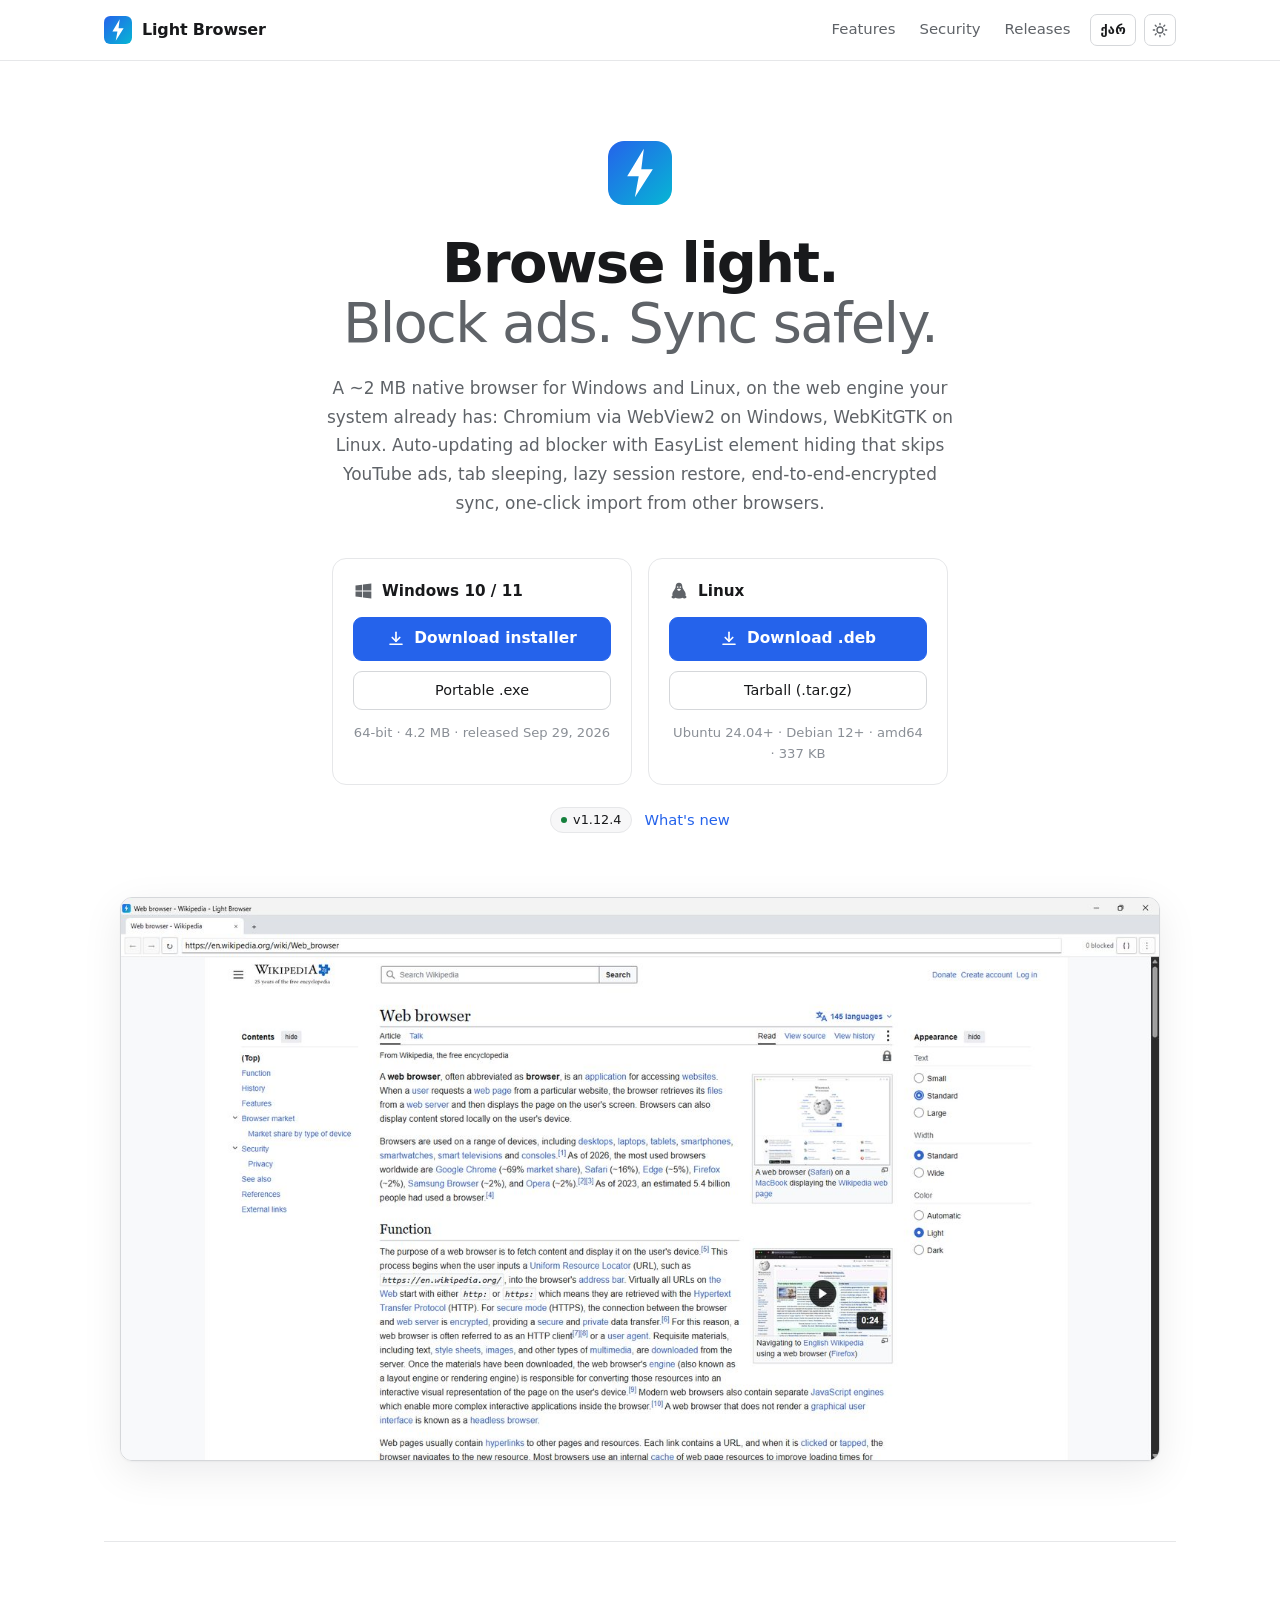
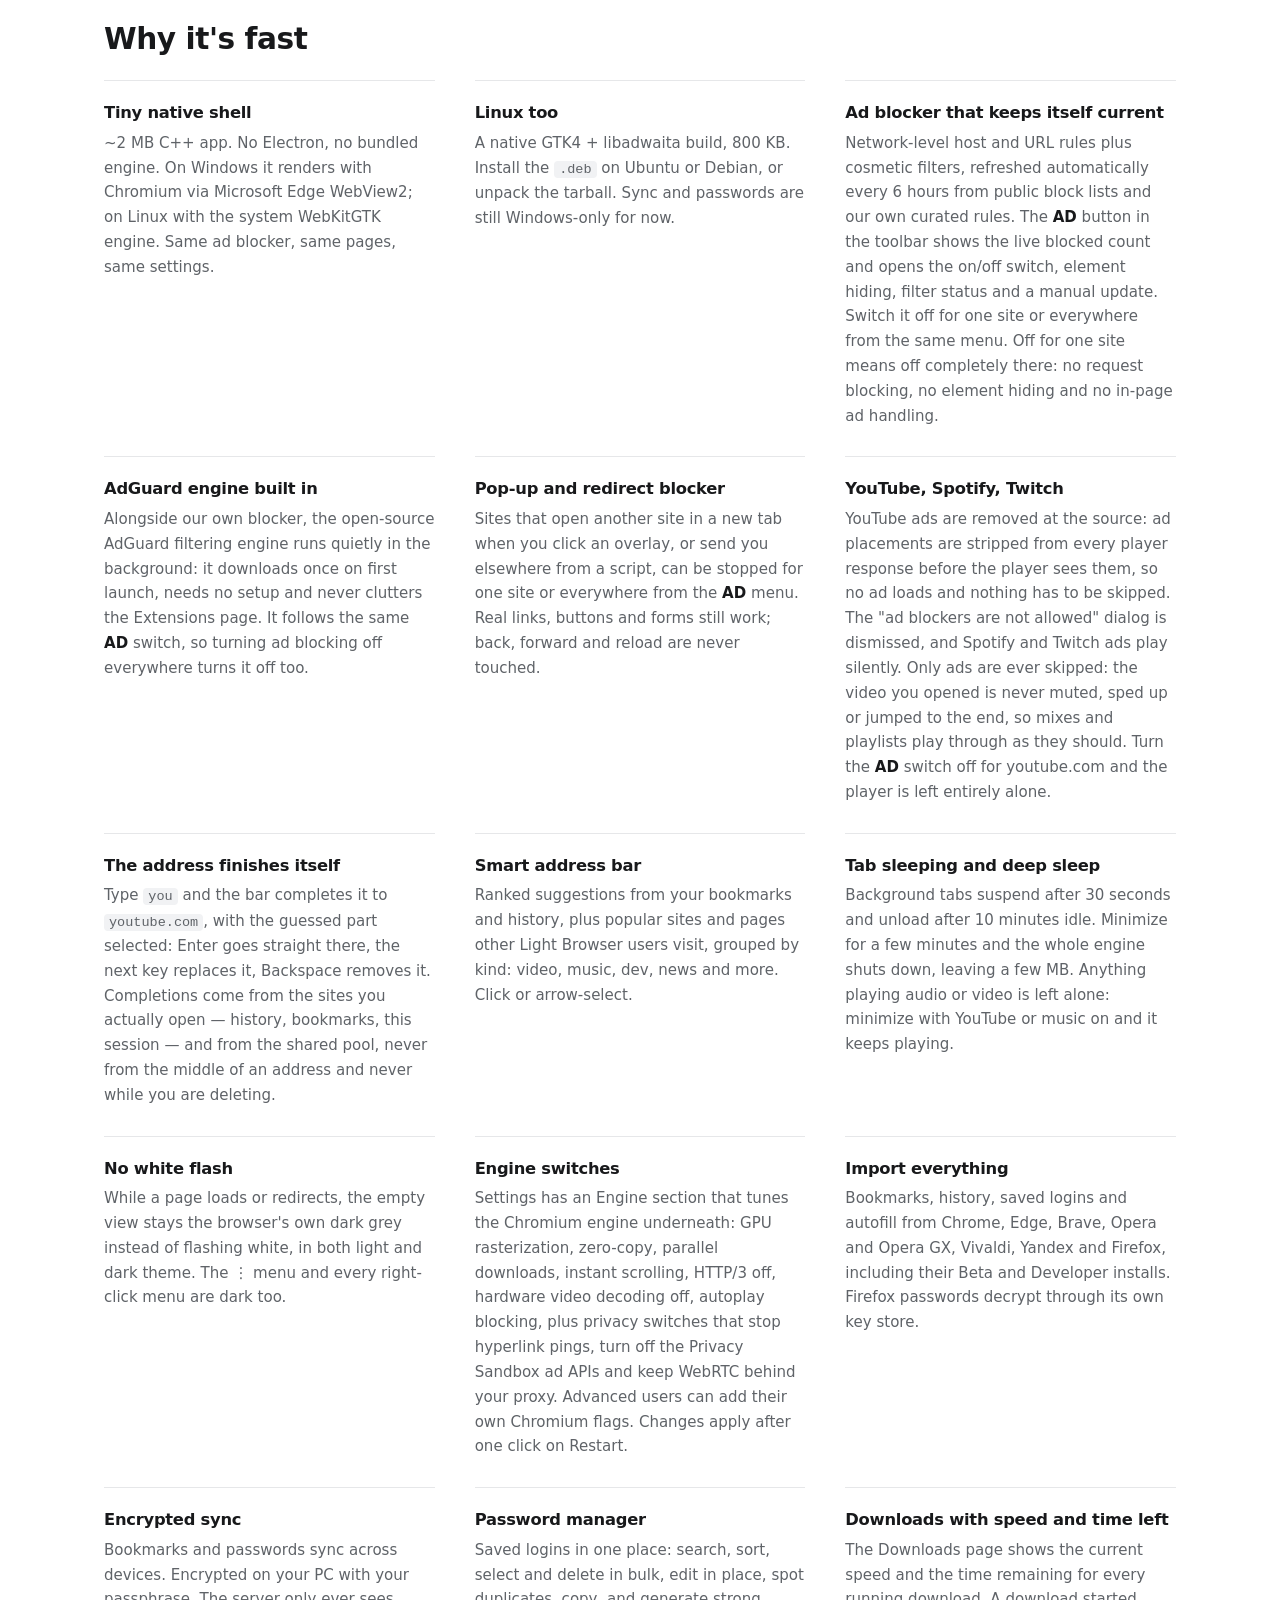
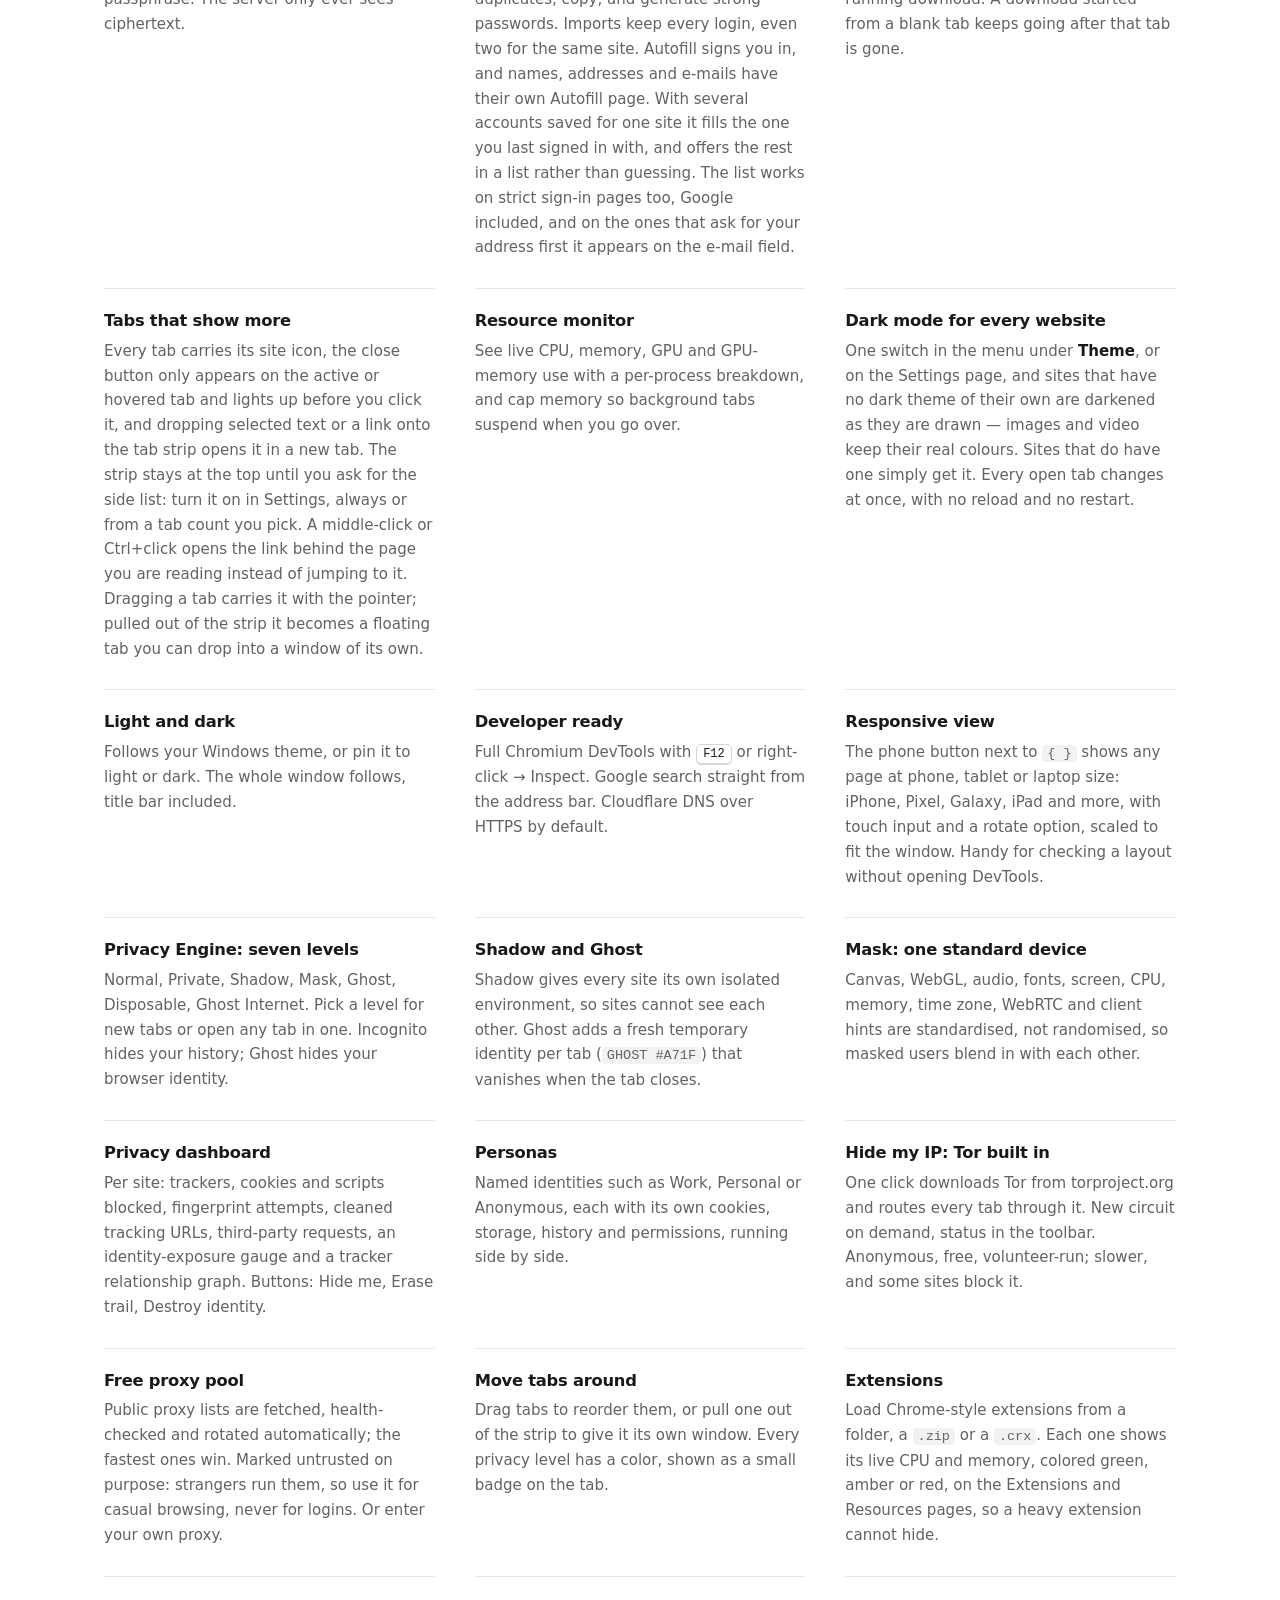
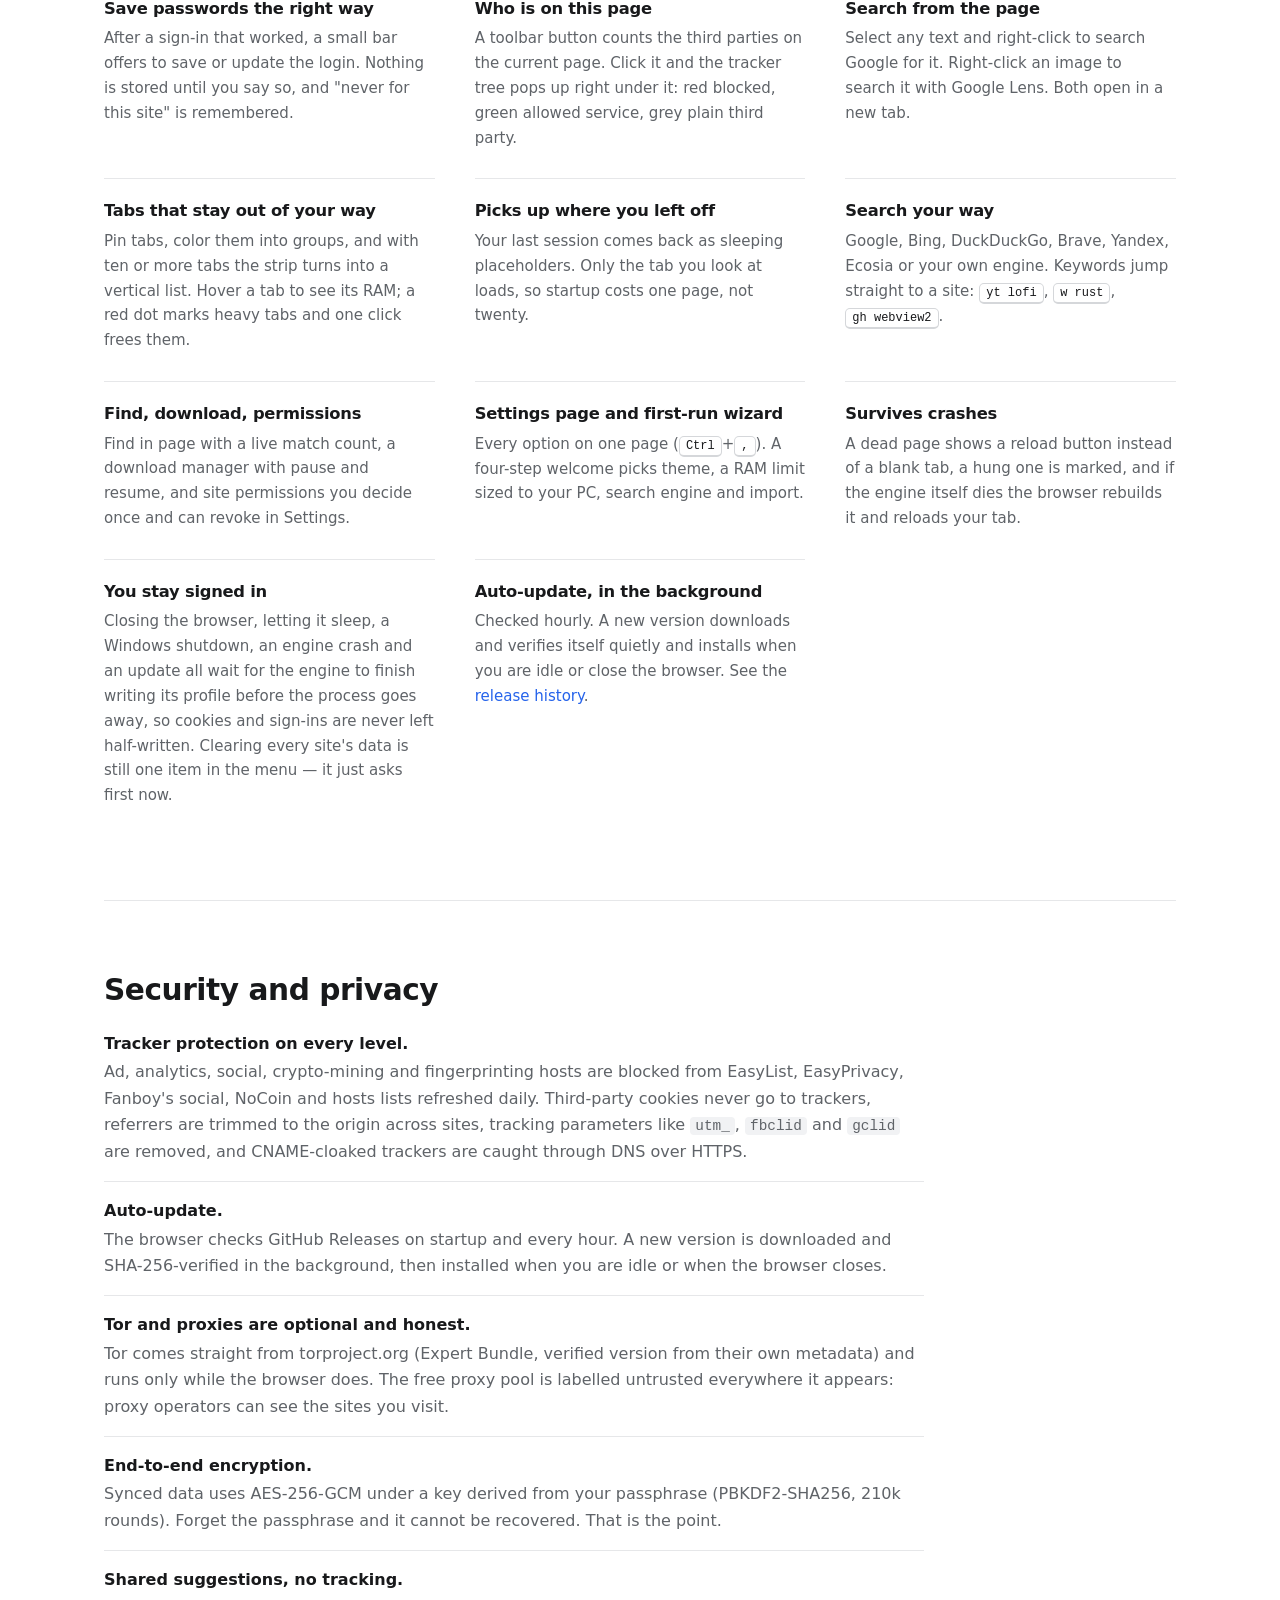
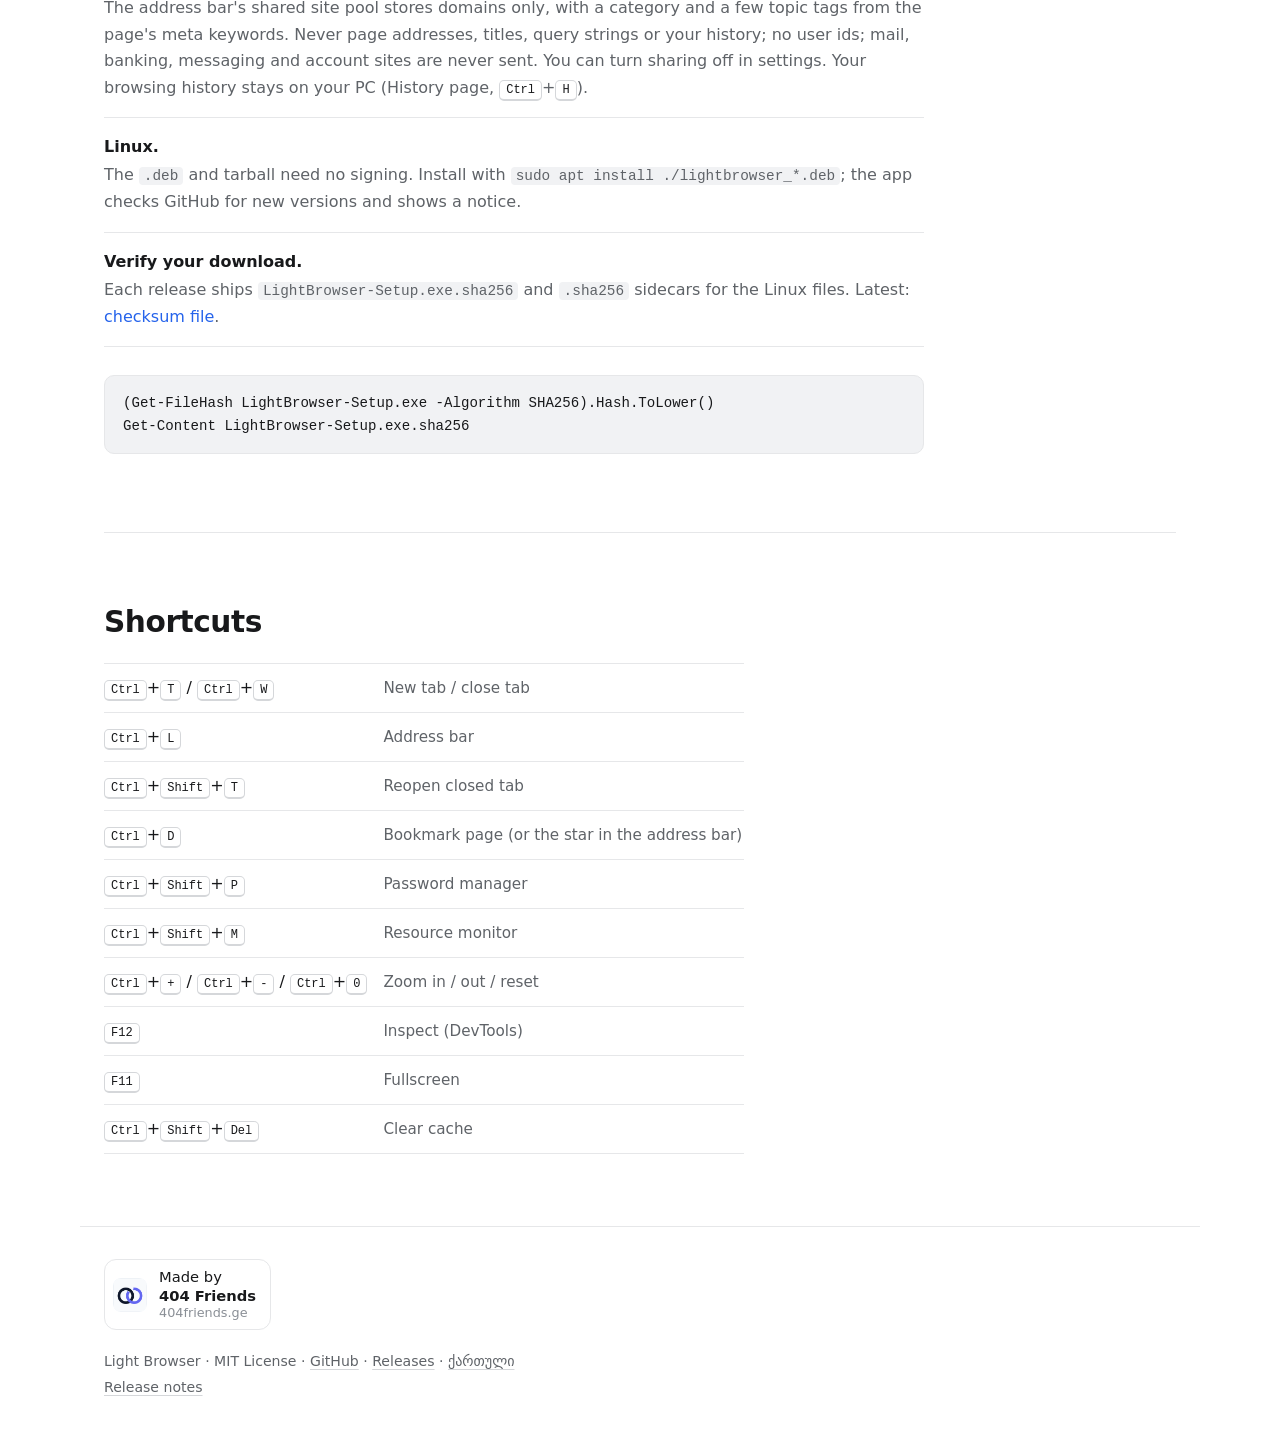
==== commit a78399f4: "fix: releases fall back to releases.json snapshot" ====
--- a/index.html
+++ b/index.html
@@ -217,6 +217,6 @@
     <p id="release-notes-link" hidden><a href="/releases/">Release notes</a></p>
   </footer>
 
-  <script src="/app.js?v=6"></script>
+  <script src="/app.js?v=7"></script>
 </body>
 </html>
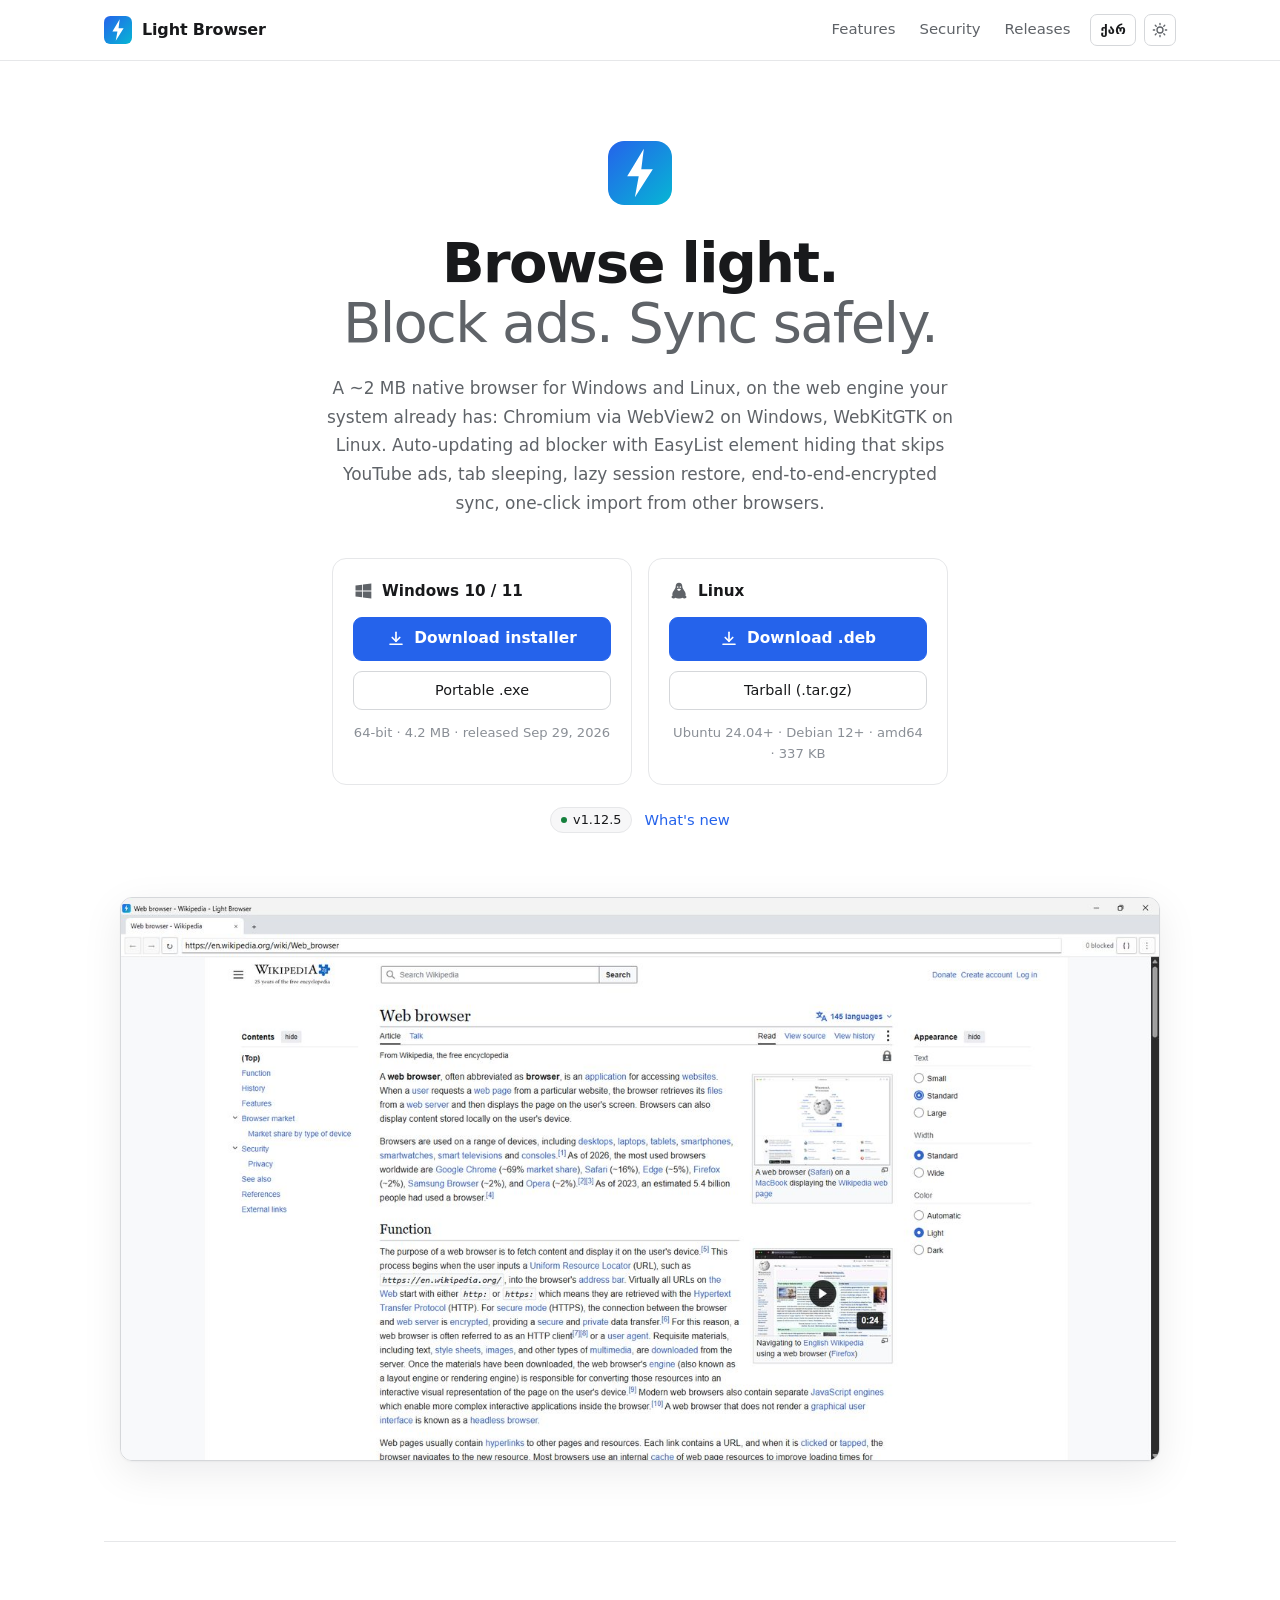
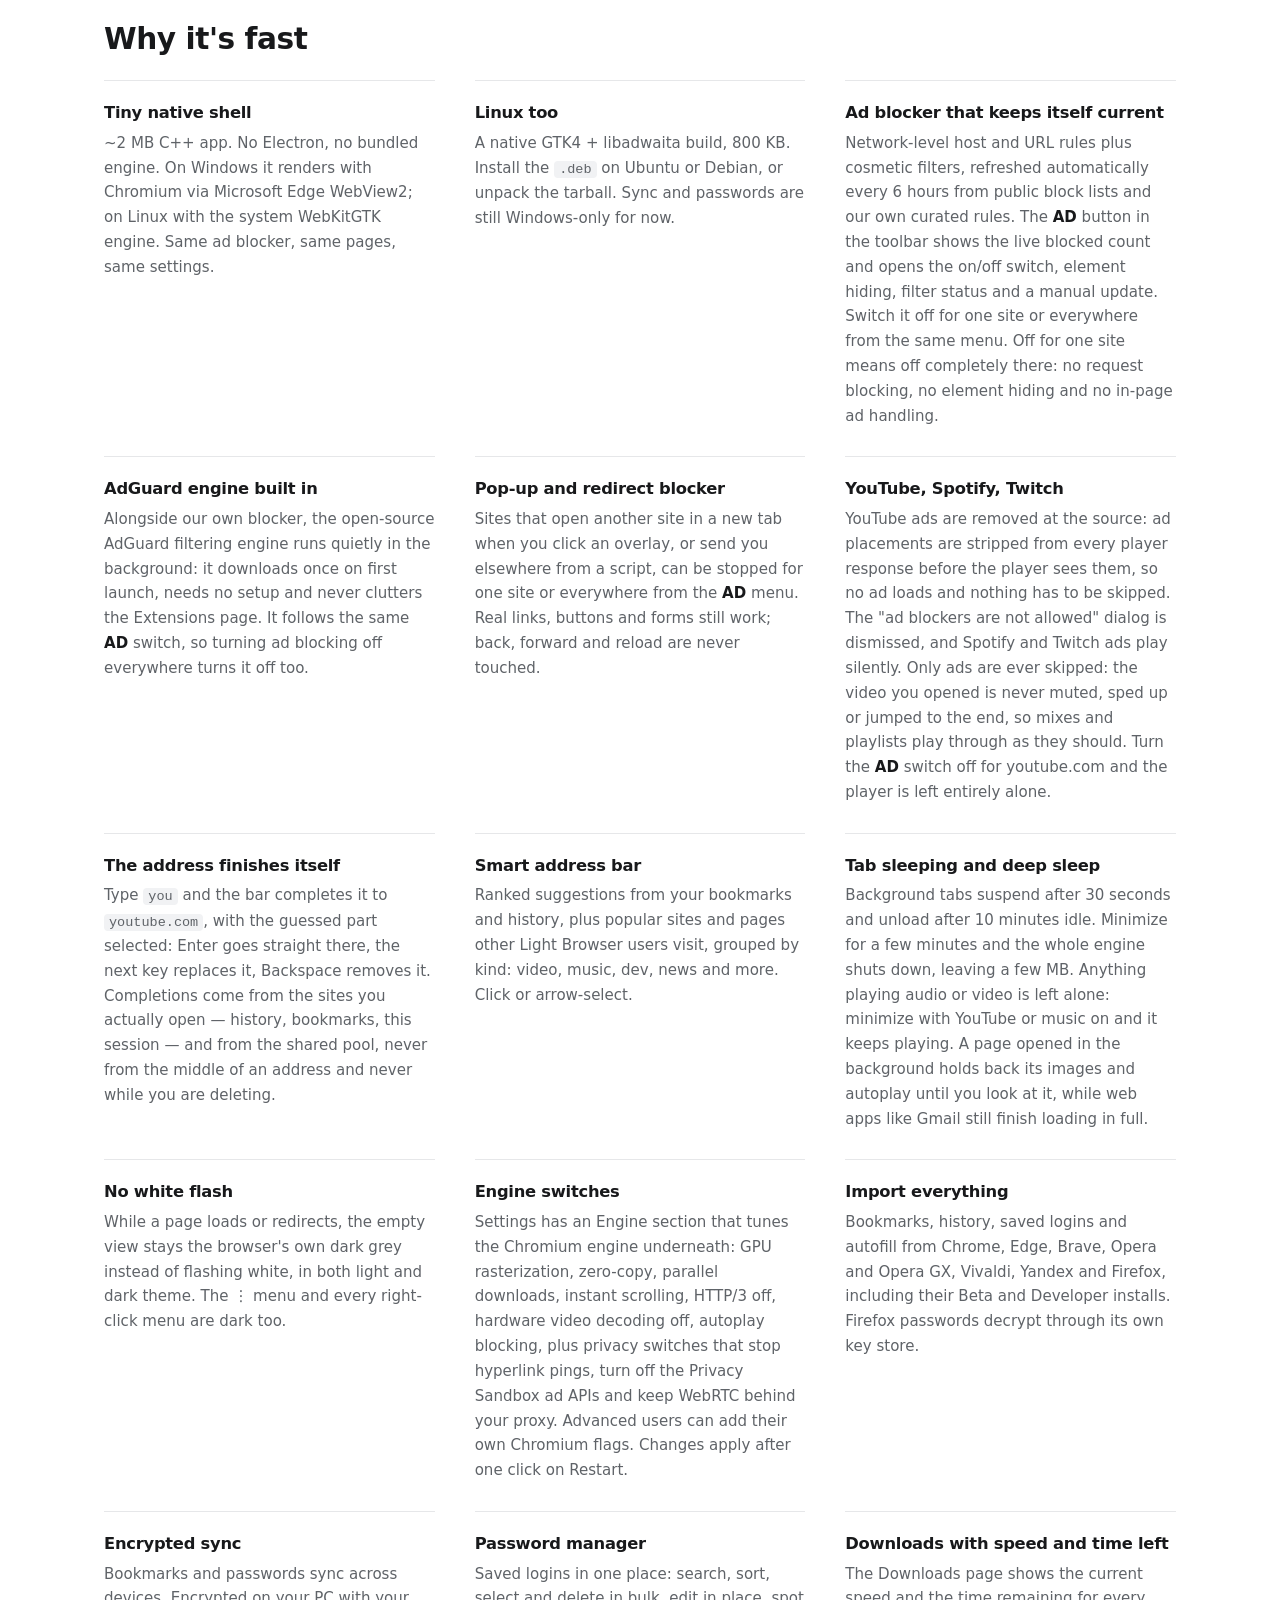
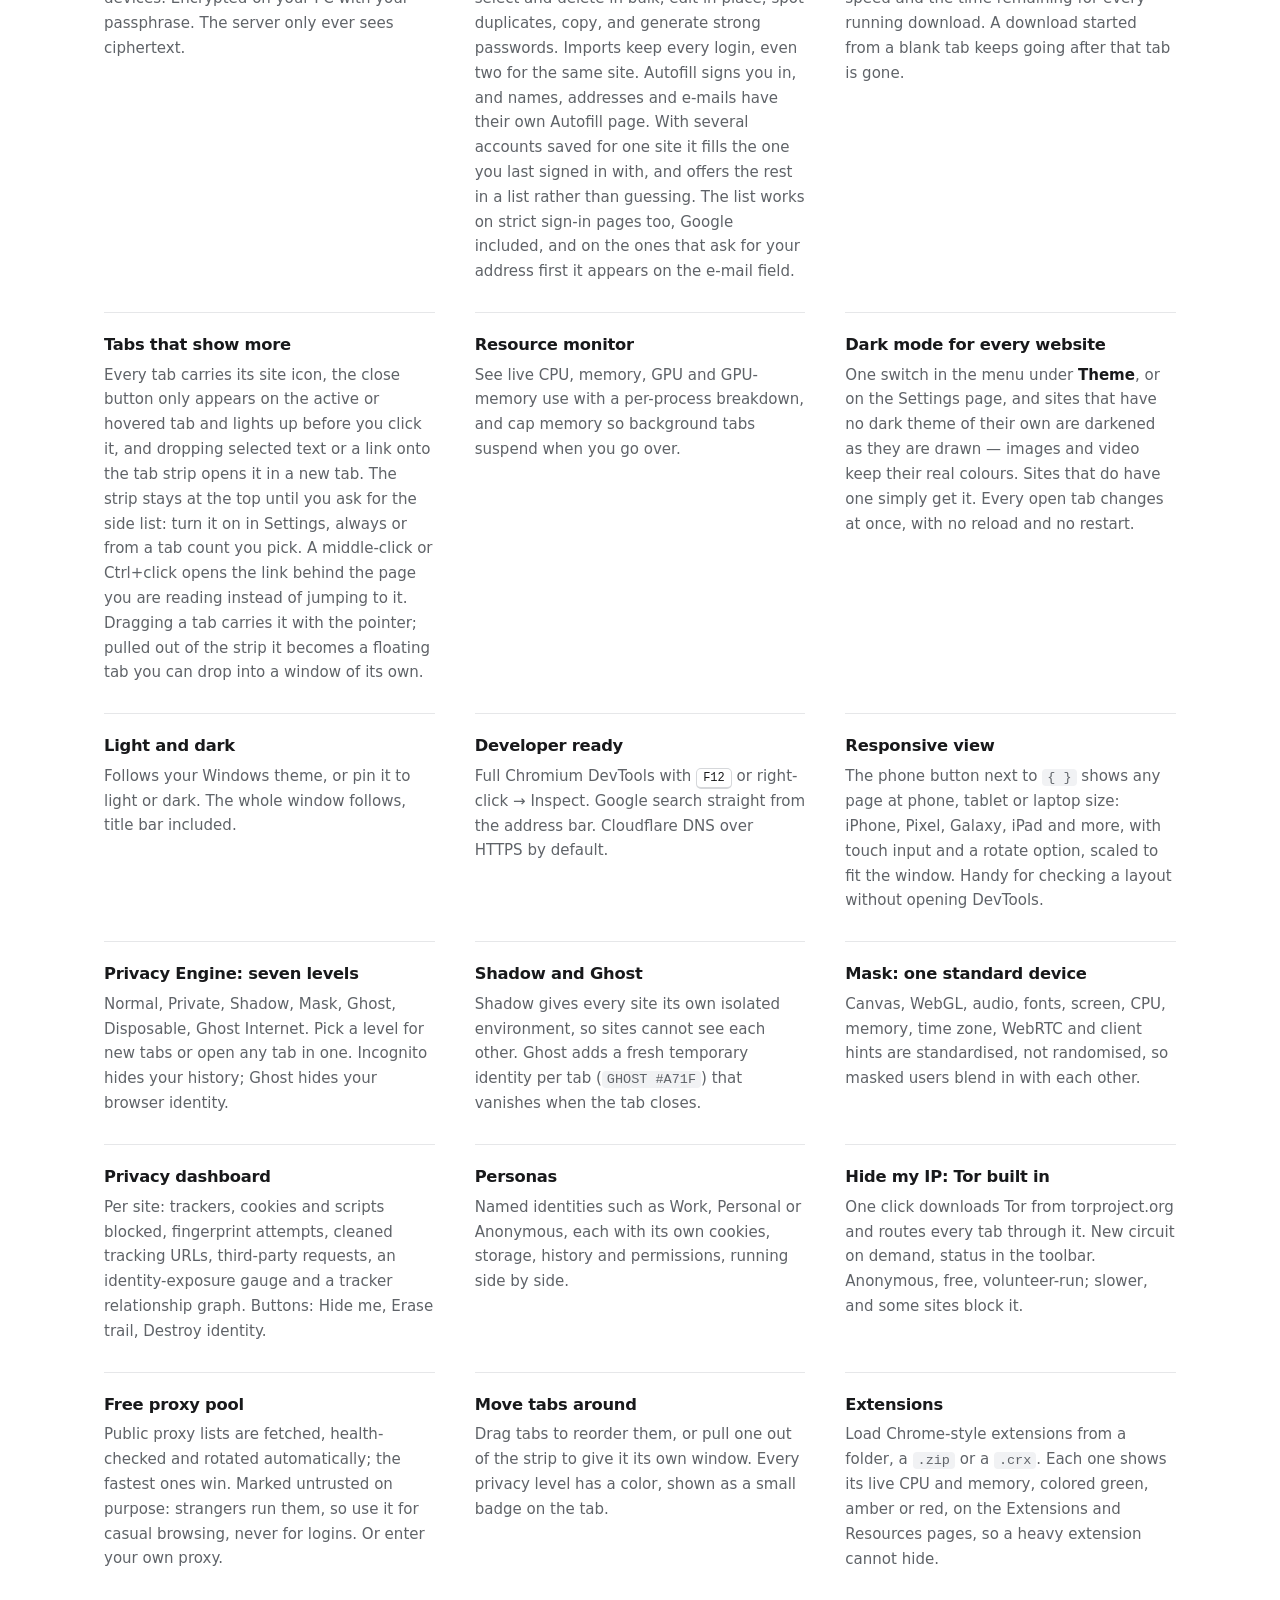
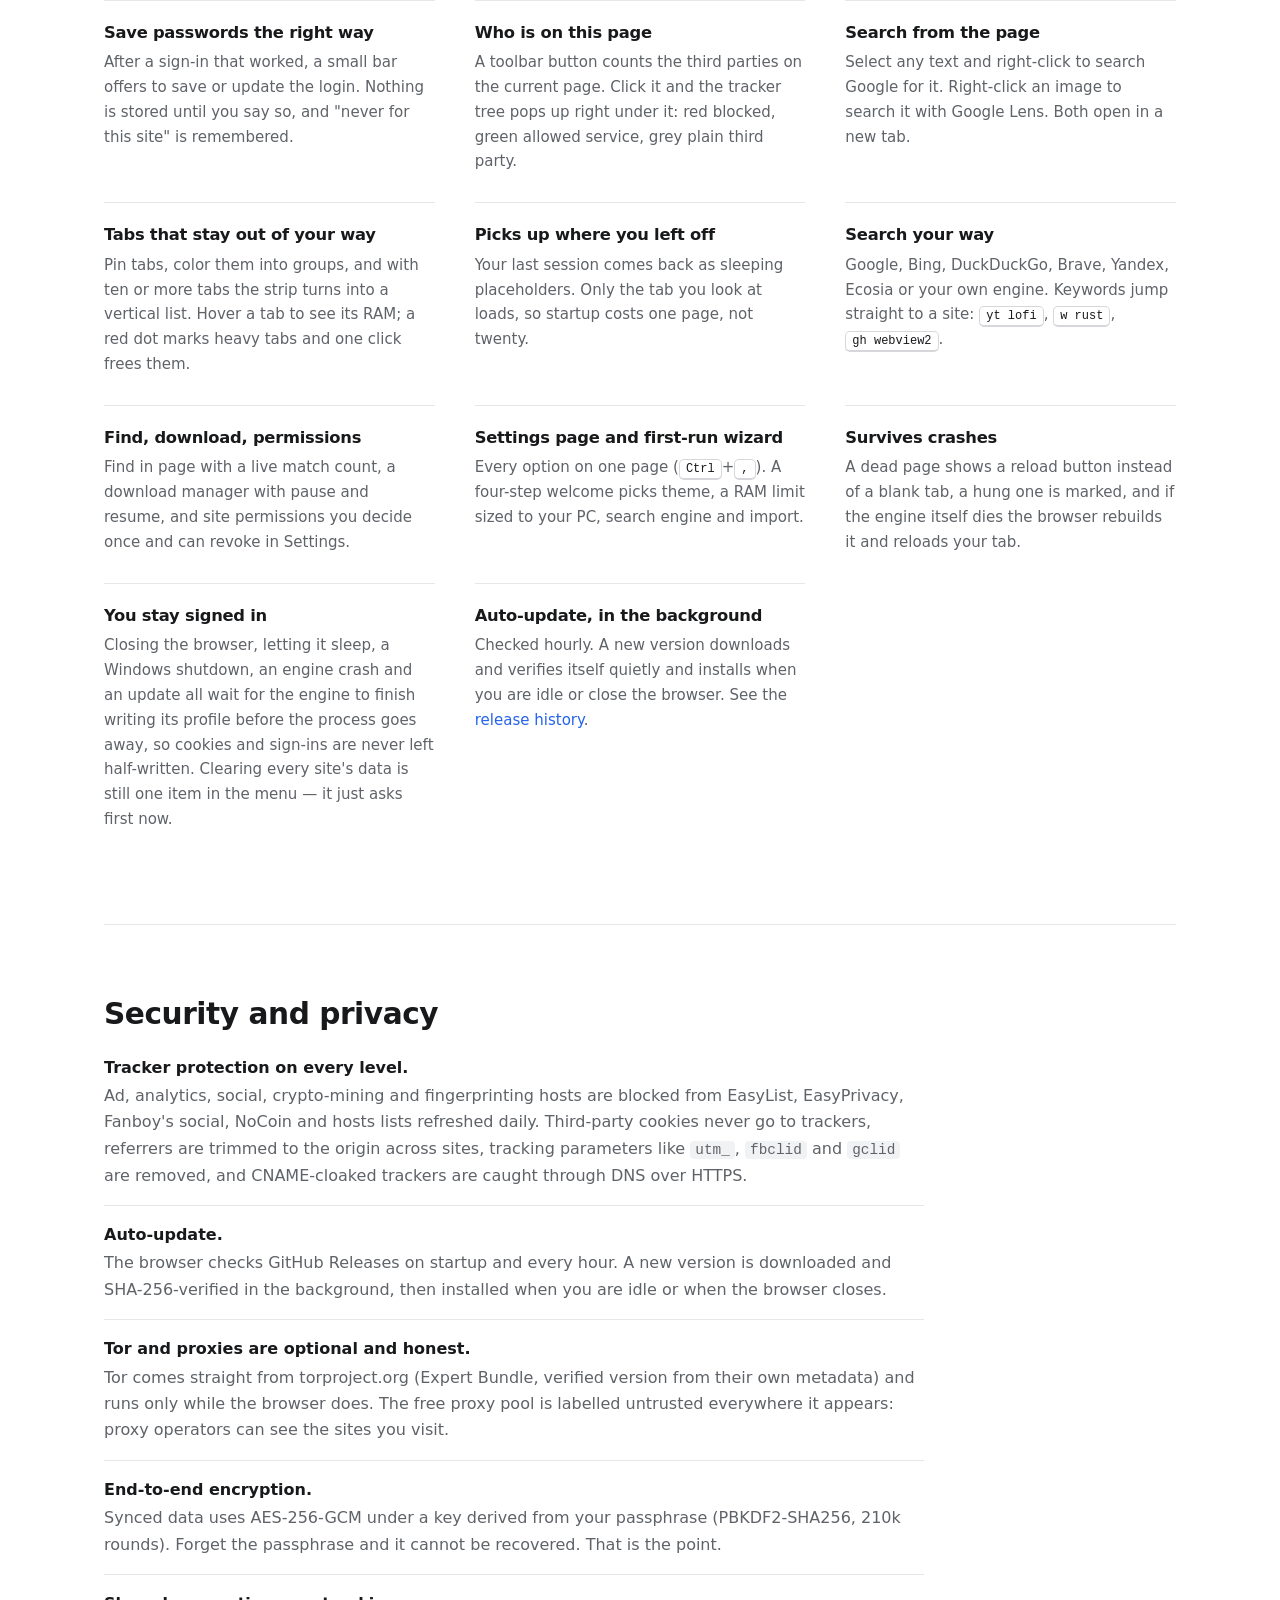
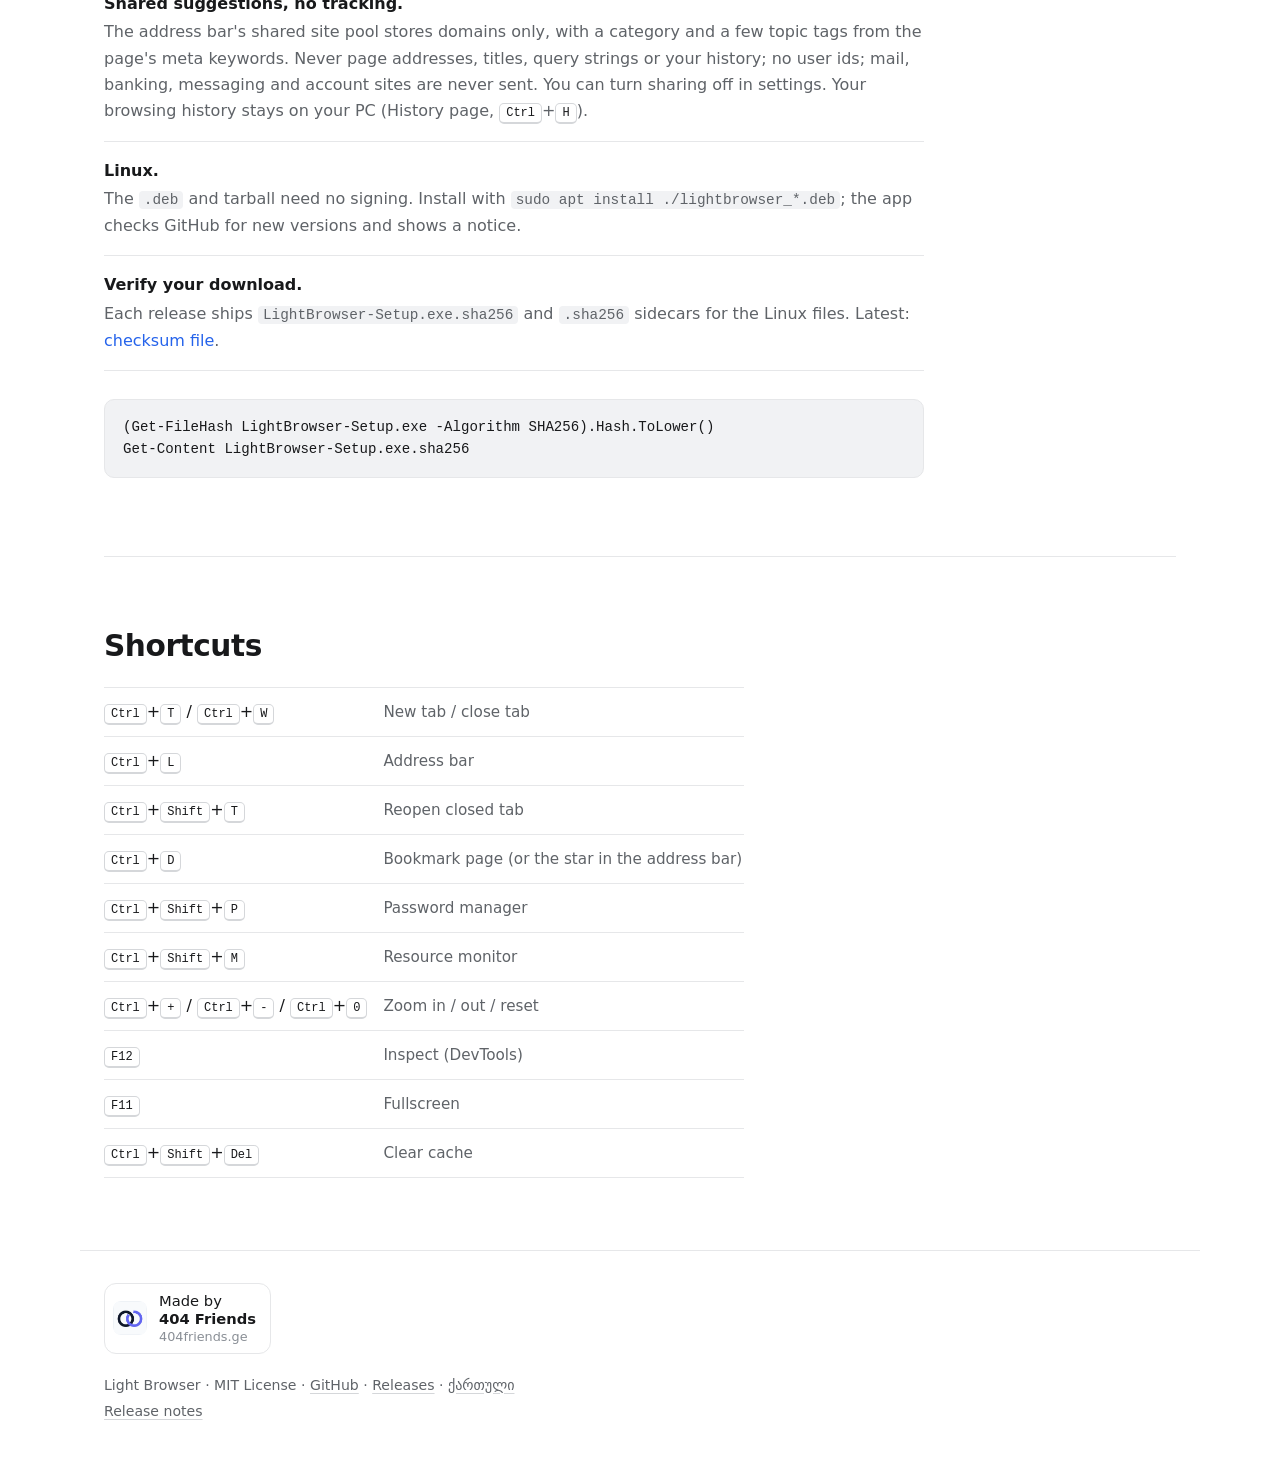
==== commit 52e6b8f3: "docs: background tabs keep web apps loading (EN/KA)" ====
--- a/index.html
+++ b/index.html
@@ -139,7 +139,7 @@
         <article><h3>YouTube, Spotify, Twitch</h3><p>YouTube ads are removed at the source: ad placements are stripped from every player response before the player sees them, so no ad loads and nothing has to be skipped. The "ad blockers are not allowed" dialog is dismissed, and Spotify and Twitch ads play silently. Only ads are ever skipped: the video you opened is never muted, sped up or jumped to the end, so mixes and playlists play through as they should. Turn the <strong>AD</strong> switch off for youtube.com and the player is left entirely alone.</p></article>
         <article><h3>The address finishes itself</h3><p>Type <code>you</code> and the bar completes it to <code>youtube.com</code>, with the guessed part selected: Enter goes straight there, the next key replaces it, Backspace removes it. Completions come from the sites you actually open — history, bookmarks, this session — and from the shared pool, never from the middle of an address and never while you are deleting.</p></article>
         <article><h3>Smart address bar</h3><p>Ranked suggestions from your bookmarks and history, plus popular sites and pages other Light Browser users visit, grouped by kind: video, music, dev, news and more. Click or arrow-select.</p></article>
-        <article><h3>Tab sleeping and deep sleep</h3><p>Background tabs suspend after 30 seconds and unload after 10 minutes idle. Minimize for a few minutes and the whole engine shuts down, leaving a few MB. Anything playing audio or video is left alone: minimize with YouTube or music on and it keeps playing.</p></article>
+        <article><h3>Tab sleeping and deep sleep</h3><p>Background tabs suspend after 30 seconds and unload after 10 minutes idle. Minimize for a few minutes and the whole engine shuts down, leaving a few MB. Anything playing audio or video is left alone: minimize with YouTube or music on and it keeps playing. A page opened in the background holds back its images and autoplay until you look at it, while web apps like Gmail still finish loading in full.</p></article>
         <article><h3>No white flash</h3><p>While a page loads or redirects, the empty view stays the browser's own dark grey instead of flashing white, in both light and dark theme. The ⋮ menu and every right-click menu are dark too.</p></article>
         <article><h3>Engine switches</h3><p>Settings has an Engine section that tunes the Chromium engine underneath: GPU rasterization, zero-copy, parallel downloads, instant scrolling, HTTP/3 off, hardware video decoding off, autoplay blocking, plus privacy switches that stop hyperlink pings, turn off the Privacy Sandbox ad APIs and keep WebRTC behind your proxy. Advanced users can add their own Chromium flags. Changes apply after one click on Restart.</p></article>
         <article><h3>Import everything</h3><p>Bookmarks, history, saved logins and autofill from Chrome, Edge, Brave, Opera and Opera GX, Vivaldi, Yandex and Firefox, including their Beta and Developer installs. Firefox passwords decrypt through its own key store.</p></article>
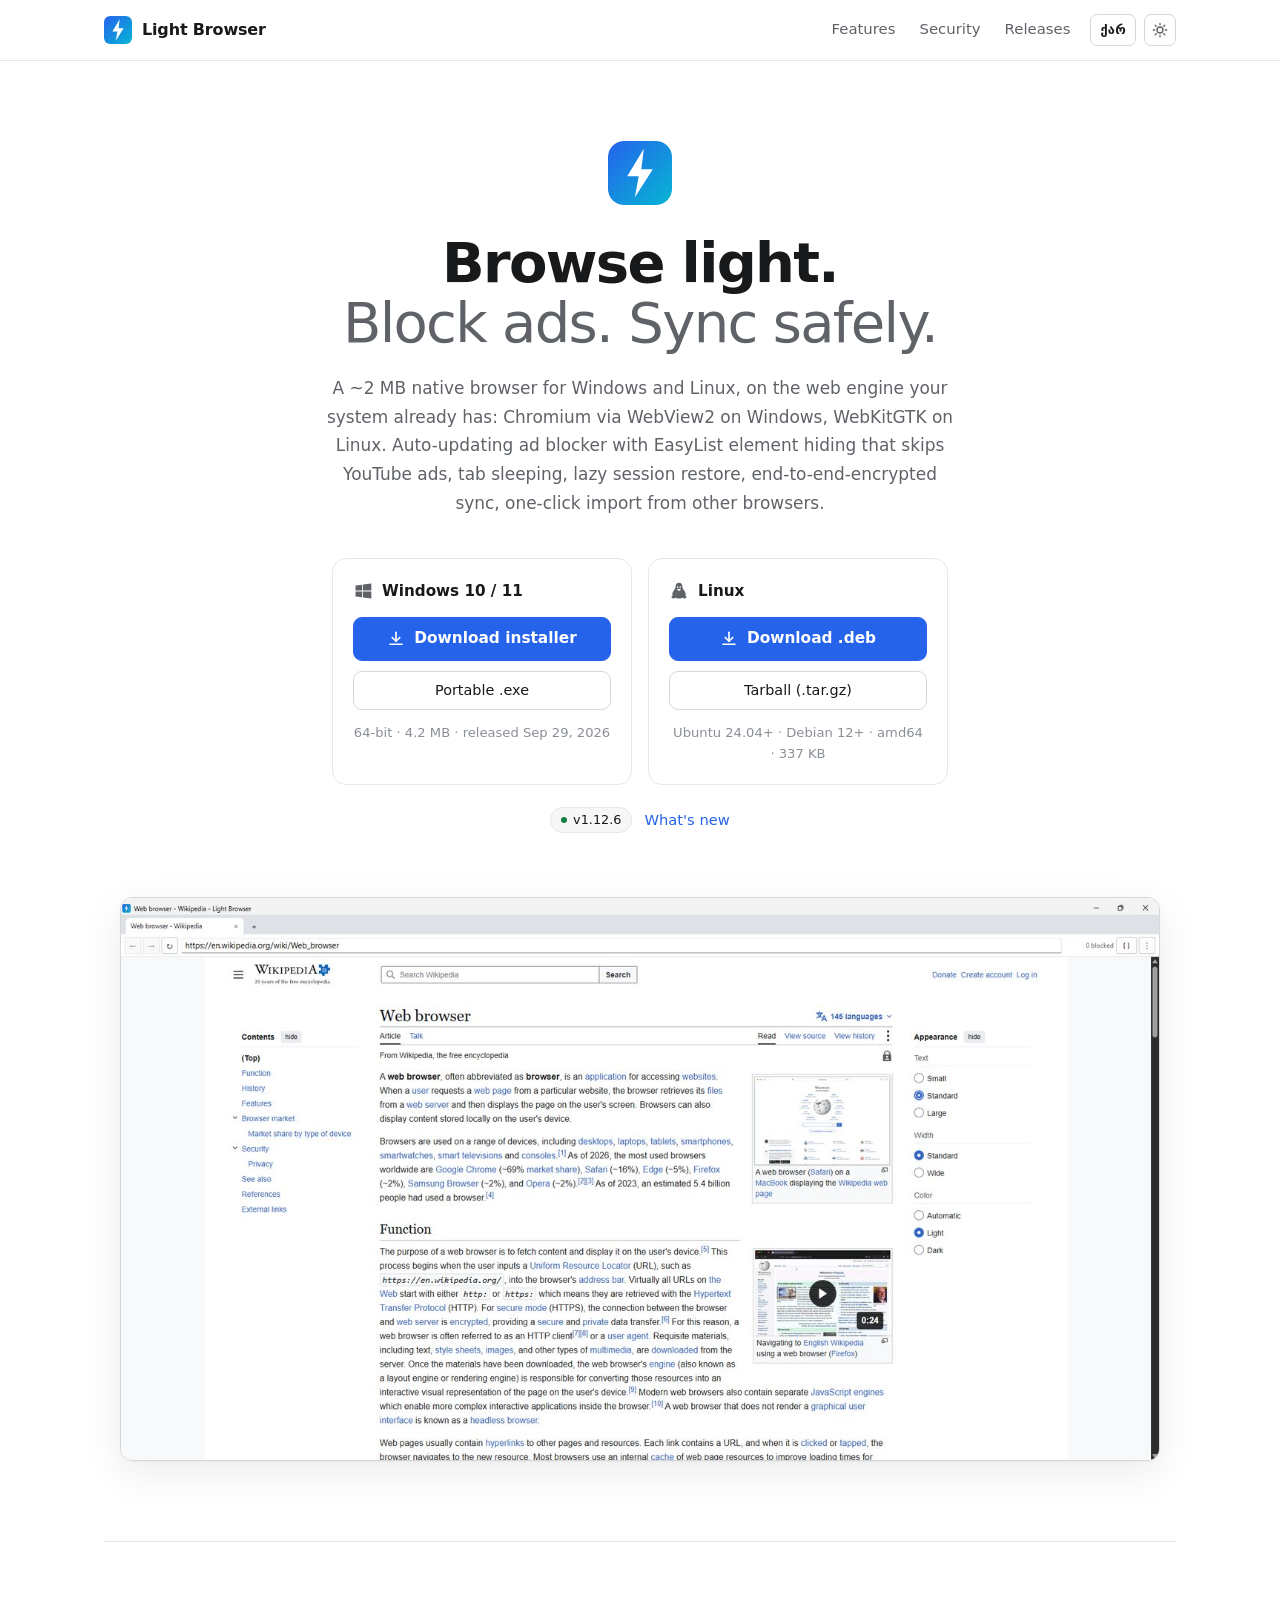
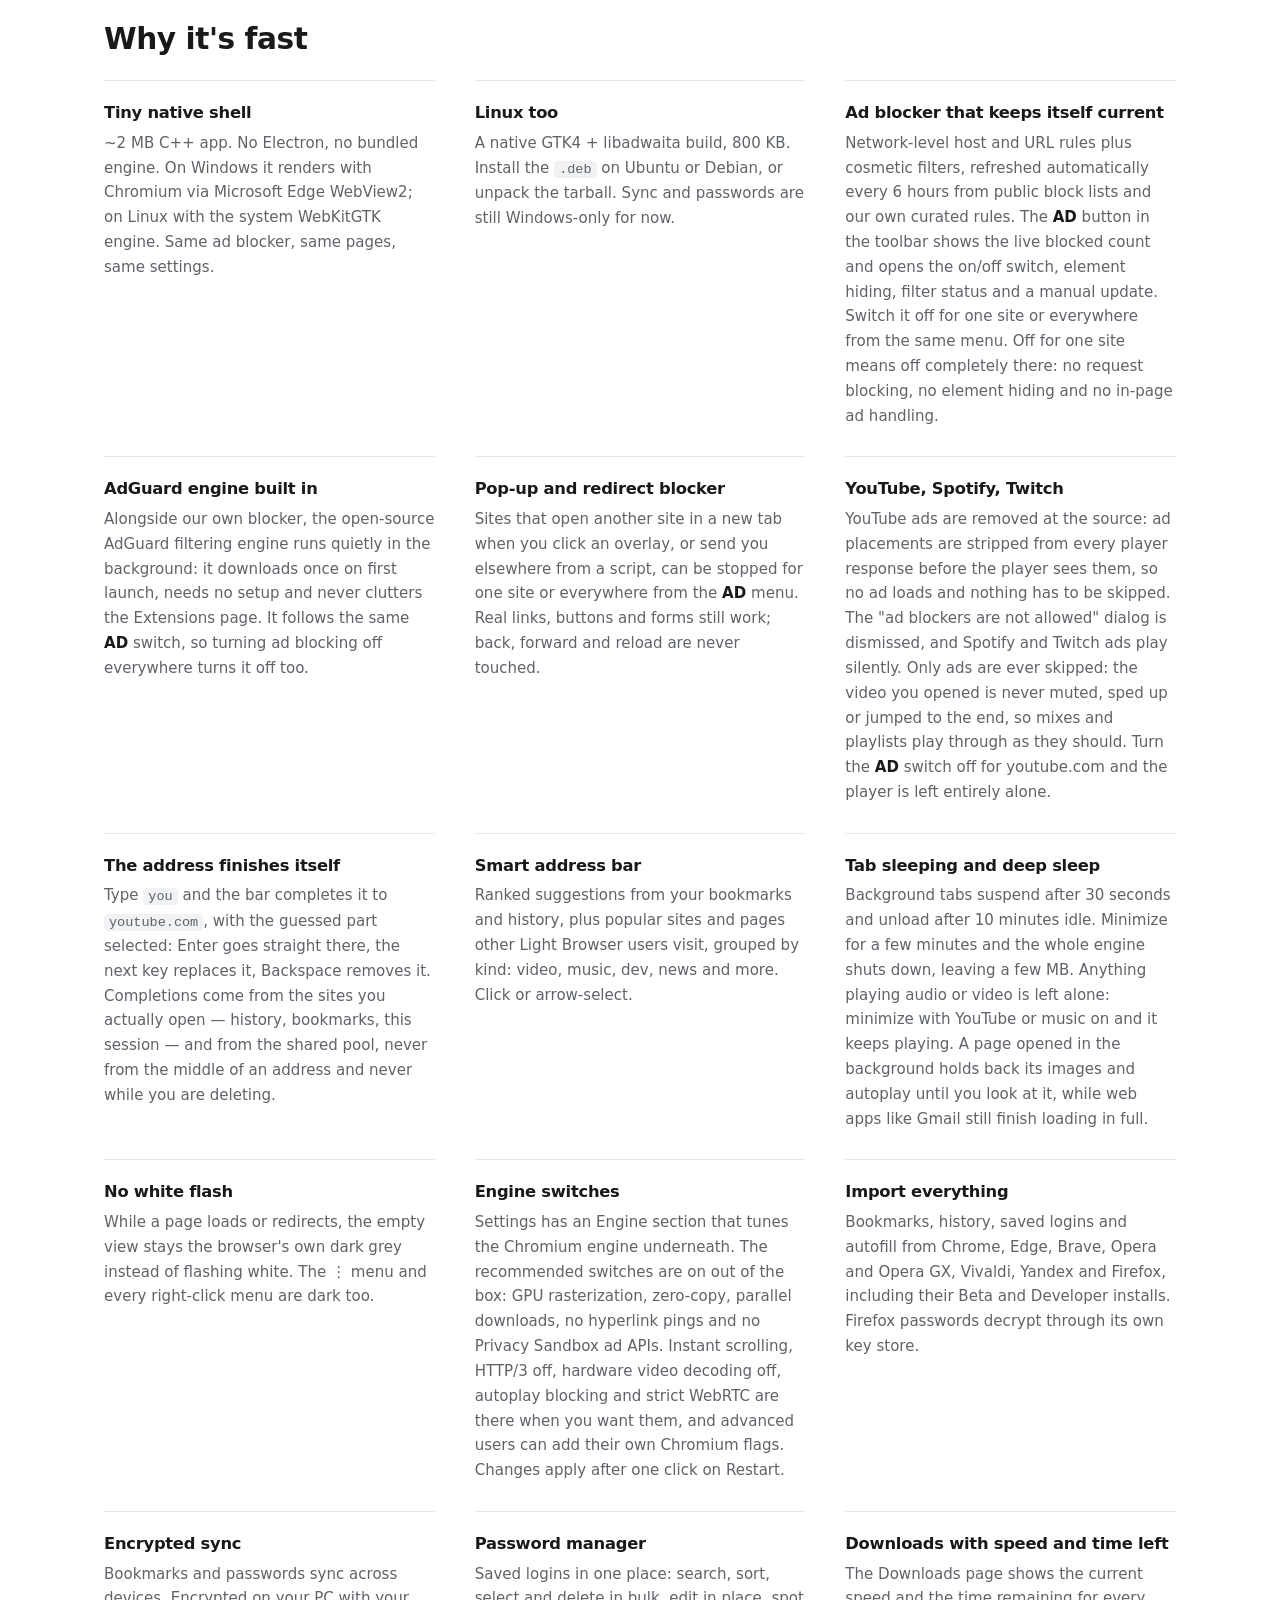
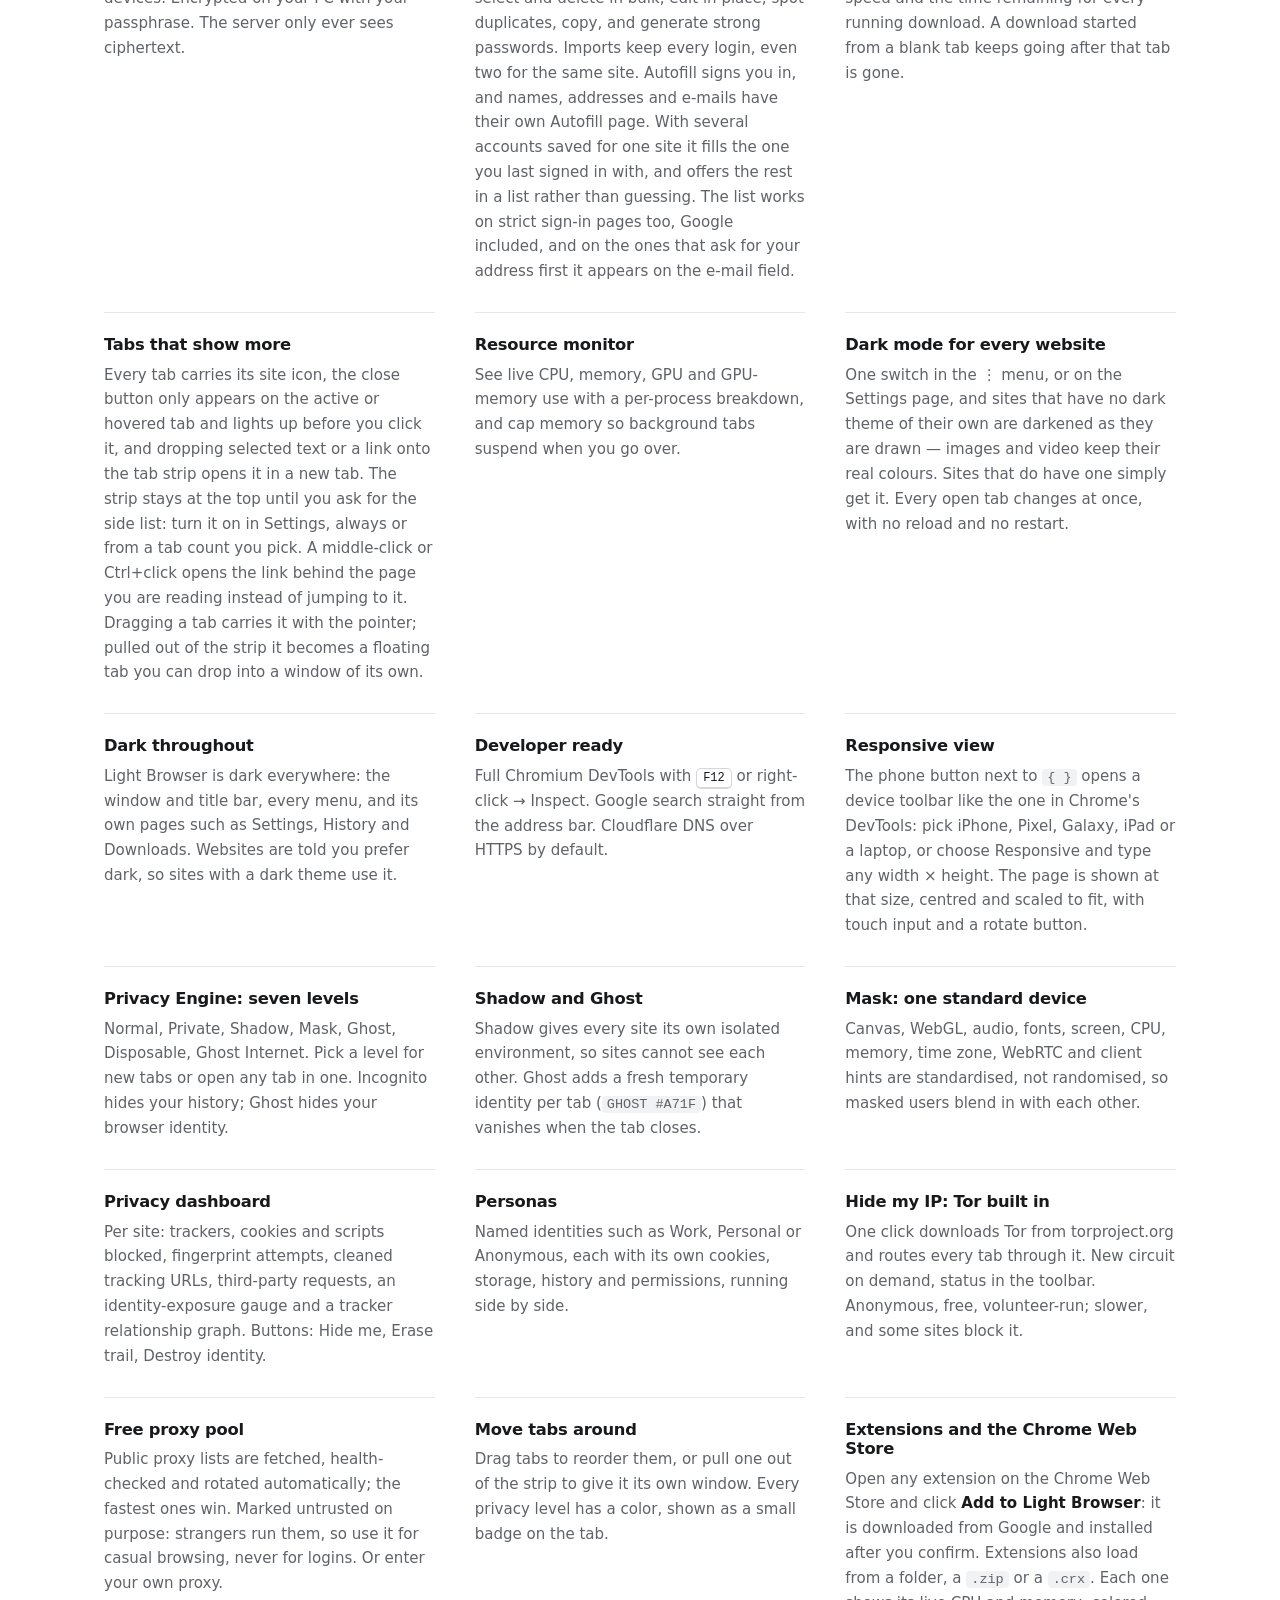
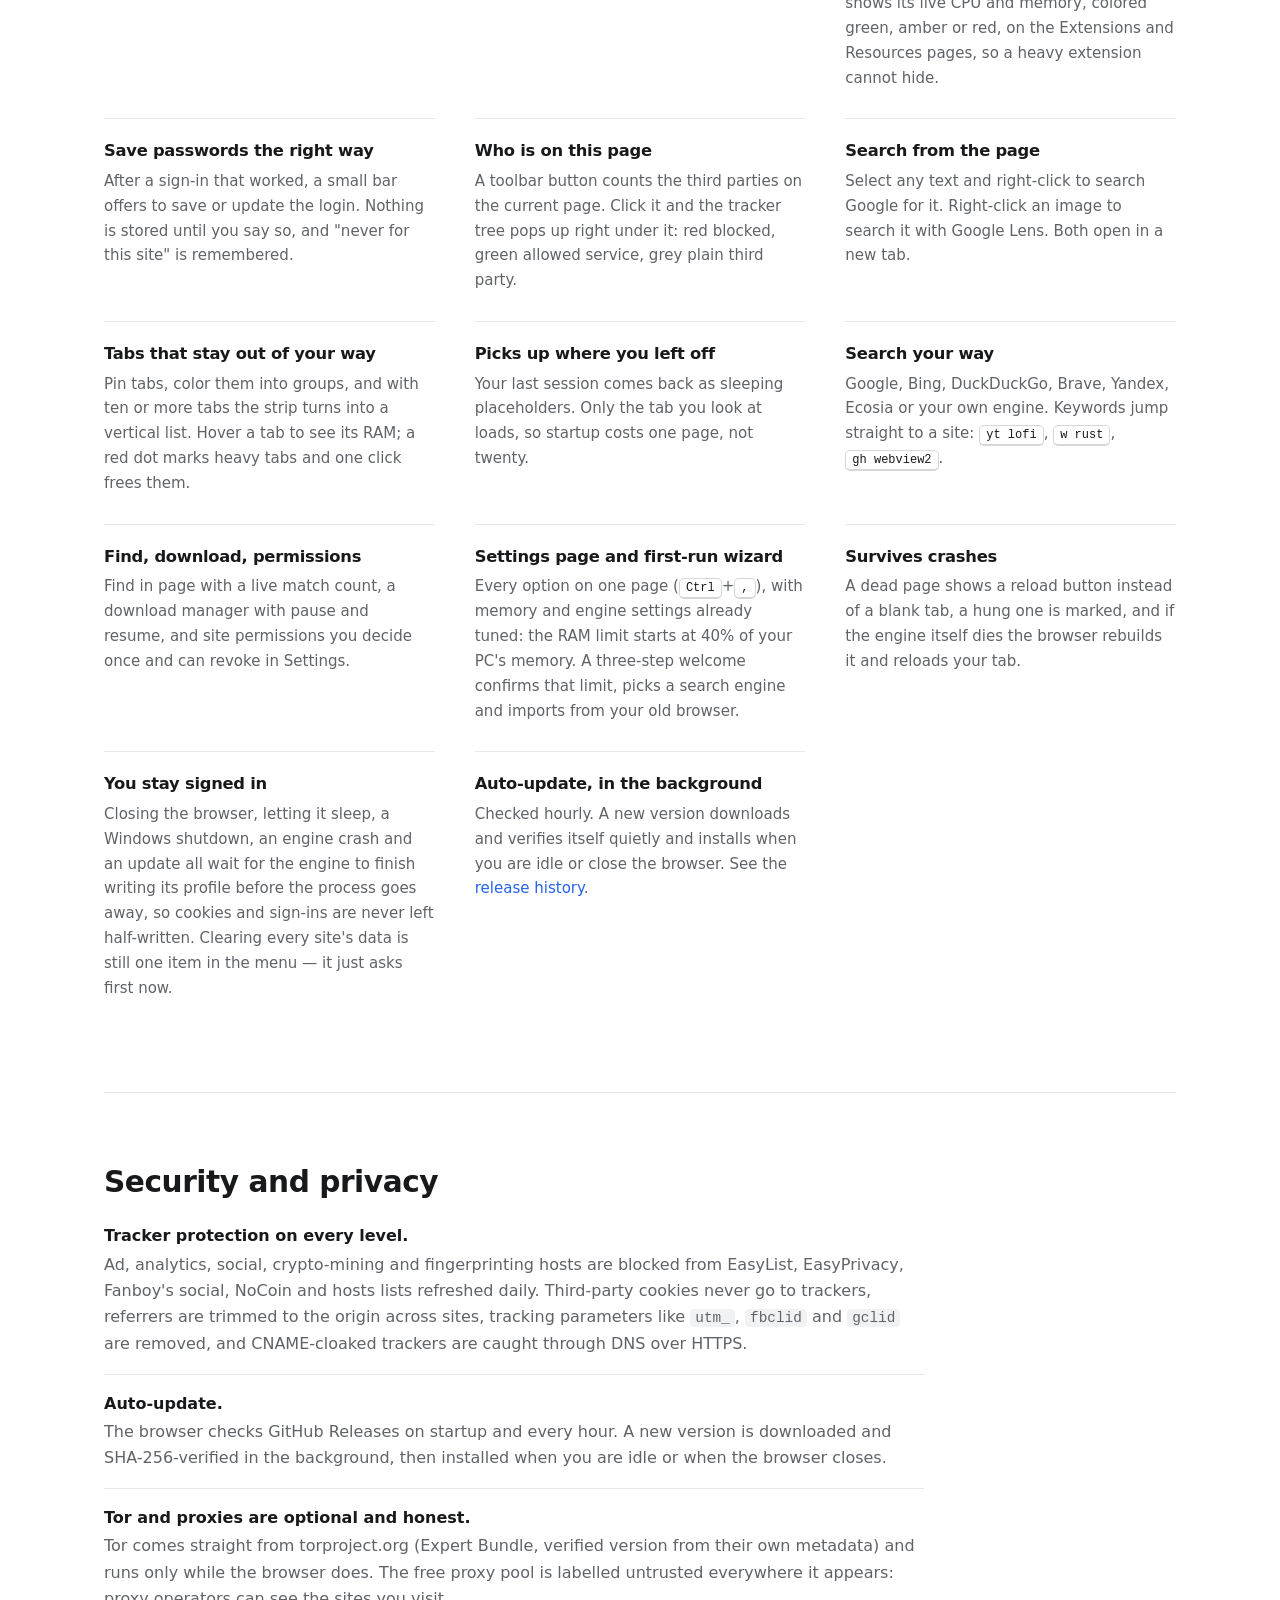
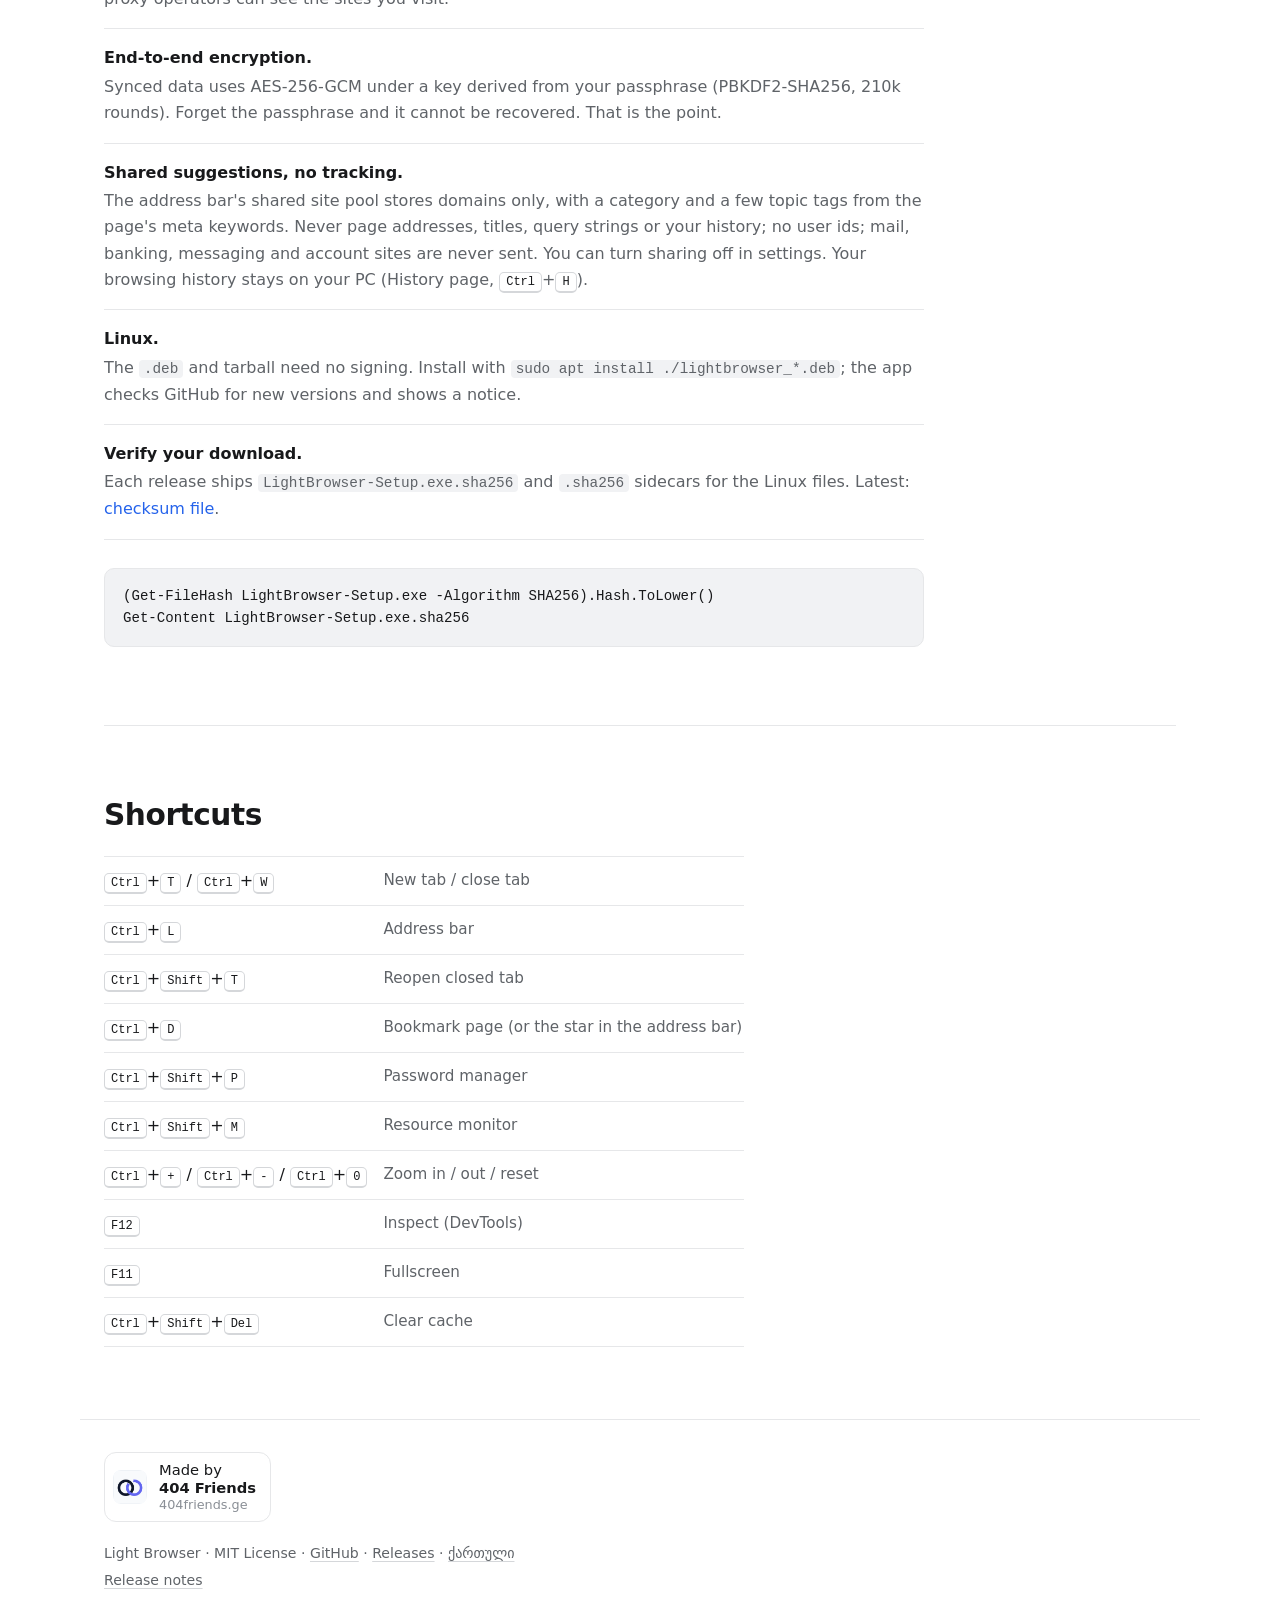
==== commit 994f74ad: "docs: web store, device bar, dark-only (EN/KA)" ====
--- a/index.html
+++ b/index.html
@@ -140,18 +140,18 @@
         <article><h3>The address finishes itself</h3><p>Type <code>you</code> and the bar completes it to <code>youtube.com</code>, with the guessed part selected: Enter goes straight there, the next key replaces it, Backspace removes it. Completions come from the sites you actually open — history, bookmarks, this session — and from the shared pool, never from the middle of an address and never while you are deleting.</p></article>
         <article><h3>Smart address bar</h3><p>Ranked suggestions from your bookmarks and history, plus popular sites and pages other Light Browser users visit, grouped by kind: video, music, dev, news and more. Click or arrow-select.</p></article>
         <article><h3>Tab sleeping and deep sleep</h3><p>Background tabs suspend after 30 seconds and unload after 10 minutes idle. Minimize for a few minutes and the whole engine shuts down, leaving a few MB. Anything playing audio or video is left alone: minimize with YouTube or music on and it keeps playing. A page opened in the background holds back its images and autoplay until you look at it, while web apps like Gmail still finish loading in full.</p></article>
-        <article><h3>No white flash</h3><p>While a page loads or redirects, the empty view stays the browser's own dark grey instead of flashing white, in both light and dark theme. The ⋮ menu and every right-click menu are dark too.</p></article>
-        <article><h3>Engine switches</h3><p>Settings has an Engine section that tunes the Chromium engine underneath: GPU rasterization, zero-copy, parallel downloads, instant scrolling, HTTP/3 off, hardware video decoding off, autoplay blocking, plus privacy switches that stop hyperlink pings, turn off the Privacy Sandbox ad APIs and keep WebRTC behind your proxy. Advanced users can add their own Chromium flags. Changes apply after one click on Restart.</p></article>
+        <article><h3>No white flash</h3><p>While a page loads or redirects, the empty view stays the browser's own dark grey instead of flashing white. The ⋮ menu and every right-click menu are dark too.</p></article>
+        <article><h3>Engine switches</h3><p>Settings has an Engine section that tunes the Chromium engine underneath. The recommended switches are on out of the box: GPU rasterization, zero-copy, parallel downloads, no hyperlink pings and no Privacy Sandbox ad APIs. Instant scrolling, HTTP/3 off, hardware video decoding off, autoplay blocking and strict WebRTC are there when you want them, and advanced users can add their own Chromium flags. Changes apply after one click on Restart.</p></article>
         <article><h3>Import everything</h3><p>Bookmarks, history, saved logins and autofill from Chrome, Edge, Brave, Opera and Opera GX, Vivaldi, Yandex and Firefox, including their Beta and Developer installs. Firefox passwords decrypt through its own key store.</p></article>
         <article><h3>Encrypted sync</h3><p>Bookmarks and passwords sync across devices. Encrypted on your PC with your passphrase. The server only ever sees ciphertext.</p></article>
         <article><h3>Password manager</h3><p>Saved logins in one place: search, sort, select and delete in bulk, edit in place, spot duplicates, copy, and generate strong passwords. Imports keep every login, even two for the same site. Autofill signs you in, and names, addresses and e-mails have their own Autofill page. With several accounts saved for one site it fills the one you last signed in with, and offers the rest in a list rather than guessing. The list works on strict sign-in pages too, Google included, and on the ones that ask for your address first it appears on the e-mail field.</p></article>
         <article><h3>Downloads with speed and time left</h3><p>The Downloads page shows the current speed and the time remaining for every running download. A download started from a blank tab keeps going after that tab is gone.</p></article>
         <article><h3>Tabs that show more</h3><p>Every tab carries its site icon, the close button only appears on the active or hovered tab and lights up before you click it, and dropping selected text or a link onto the tab strip opens it in a new tab. The strip stays at the top until you ask for the side list: turn it on in Settings, always or from a tab count you pick. A middle-click or Ctrl+click opens the link behind the page you are reading instead of jumping to it. Dragging a tab carries it with the pointer; pulled out of the strip it becomes a floating tab you can drop into a window of its own.</p></article>
         <article><h3>Resource monitor</h3><p>See live CPU, memory, GPU and GPU-memory use with a per-process breakdown, and cap memory so background tabs suspend when you go over.</p></article>
-        <article><h3>Dark mode for every website</h3><p>One switch in the menu under <strong>Theme</strong>, or on the Settings page, and sites that have no dark theme of their own are darkened as they are drawn — images and video keep their real colours. Sites that do have one simply get it. Every open tab changes at once, with no reload and no restart.</p></article>
-        <article><h3>Light and dark</h3><p>Follows your Windows theme, or pin it to light or dark. The whole window follows, title bar included.</p></article>
+        <article><h3>Dark mode for every website</h3><p>One switch in the ⋮ menu, or on the Settings page, and sites that have no dark theme of their own are darkened as they are drawn — images and video keep their real colours. Sites that do have one simply get it. Every open tab changes at once, with no reload and no restart.</p></article>
+        <article><h3>Dark throughout</h3><p>Light Browser is dark everywhere: the window and title bar, every menu, and its own pages such as Settings, History and Downloads. Websites are told you prefer dark, so sites with a dark theme use it.</p></article>
         <article><h3>Developer ready</h3><p>Full Chromium DevTools with <kbd>F12</kbd> or right-click → Inspect. Google search straight from the address bar. Cloudflare DNS over HTTPS by default.</p></article>
-        <article><h3>Responsive view</h3><p>The phone button next to <code>{ }</code> shows any page at phone, tablet or laptop size: iPhone, Pixel, Galaxy, iPad and more, with touch input and a rotate option, scaled to fit the window. Handy for checking a layout without opening DevTools.</p></article>
+        <article><h3>Responsive view</h3><p>The phone button next to <code>{ }</code> opens a device toolbar like the one in Chrome's DevTools: pick iPhone, Pixel, Galaxy, iPad or a laptop, or choose Responsive and type any width × height. The page is shown at that size, centred and scaled to fit, with touch input and a rotate button.</p></article>
         <article><h3>Privacy Engine: seven levels</h3><p>Normal, Private, Shadow, Mask, Ghost, Disposable, Ghost Internet. Pick a level for new tabs or open any tab in one. Incognito hides your history; Ghost hides your browser identity.</p></article>
         <article><h3>Shadow and Ghost</h3><p>Shadow gives every site its own isolated environment, so sites cannot see each other. Ghost adds a fresh temporary identity per tab (<code>GHOST #A71F</code>) that vanishes when the tab closes.</p></article>
         <article><h3>Mask: one standard device</h3><p>Canvas, WebGL, audio, fonts, screen, CPU, memory, time zone, WebRTC and client hints are standardised, not randomised, so masked users blend in with each other.</p></article>
@@ -160,7 +160,7 @@
         <article><h3>Hide my IP: Tor built in</h3><p>One click downloads Tor from torproject.org and routes every tab through it. New circuit on demand, status in the toolbar. Anonymous, free, volunteer-run; slower, and some sites block it.</p></article>
         <article><h3>Free proxy pool</h3><p>Public proxy lists are fetched, health-checked and rotated automatically; the fastest ones win. Marked untrusted on purpose: strangers run them, so use it for casual browsing, never for logins. Or enter your own proxy.</p></article>
         <article><h3>Move tabs around</h3><p>Drag tabs to reorder them, or pull one out of the strip to give it its own window. Every privacy level has a color, shown as a small badge on the tab.</p></article>
-        <article><h3>Extensions</h3><p>Load Chrome-style extensions from a folder, a <code>.zip</code> or a <code>.crx</code>. Each one shows its live CPU and memory, colored green, amber or red, on the Extensions and Resources pages, so a heavy extension cannot hide.</p></article>
+        <article><h3>Extensions and the Chrome Web Store</h3><p>Open any extension on the Chrome Web Store and click <strong>Add to Light Browser</strong>: it is downloaded from Google and installed after you confirm. Extensions also load from a folder, a <code>.zip</code> or a <code>.crx</code>. Each one shows its live CPU and memory, colored green, amber or red, on the Extensions and Resources pages, so a heavy extension cannot hide.</p></article>
         <article><h3>Save passwords the right way</h3><p>After a sign-in that worked, a small bar offers to save or update the login. Nothing is stored until you say so, and "never for this site" is remembered.</p></article>
         <article><h3>Who is on this page</h3><p>A toolbar button counts the third parties on the current page. Click it and the tracker tree pops up right under it: red blocked, green allowed service, grey plain third party.</p></article>
         <article><h3>Search from the page</h3><p>Select any text and right-click to search Google for it. Right-click an image to search it with Google Lens. Both open in a new tab.</p></article>
@@ -168,7 +168,7 @@
         <article><h3>Picks up where you left off</h3><p>Your last session comes back as sleeping placeholders. Only the tab you look at loads, so startup costs one page, not twenty.</p></article>
         <article><h3>Search your way</h3><p>Google, Bing, DuckDuckGo, Brave, Yandex, Ecosia or your own engine. Keywords jump straight to a site: <kbd>yt lofi</kbd>, <kbd>w rust</kbd>, <kbd>gh webview2</kbd>.</p></article>
         <article><h3>Find, download, permissions</h3><p>Find in page with a live match count, a download manager with pause and resume, and site permissions you decide once and can revoke in Settings.</p></article>
-        <article><h3>Settings page and first-run wizard</h3><p>Every option on one page (<kbd>Ctrl</kbd>+<kbd>,</kbd>). A four-step welcome picks theme, a RAM limit sized to your PC, search engine and import.</p></article>
+        <article><h3>Settings page and first-run wizard</h3><p>Every option on one page (<kbd>Ctrl</kbd>+<kbd>,</kbd>), with memory and engine settings already tuned: the RAM limit starts at 40% of your PC's memory. A three-step welcome confirms that limit, picks a search engine and imports from your old browser.</p></article>
         <article><h3>Survives crashes</h3><p>A dead page shows a reload button instead of a blank tab, a hung one is marked, and if the engine itself dies the browser rebuilds it and reloads your tab.</p></article>
         <article><h3>You stay signed in</h3><p>Closing the browser, letting it sleep, a Windows shutdown, an engine crash and an update all wait for the engine to finish writing its profile before the process goes away, so cookies and sign-ins are never left half-written. Clearing every site's data is still one item in the menu &mdash; it just asks first now.</p></article>
         <article><h3>Auto-update, in the background</h3><p>Checked hourly. A new version downloads and verifies itself quietly and installs when you are idle or close the browser. See the <a href="/releases/">release history</a>.</p></article>
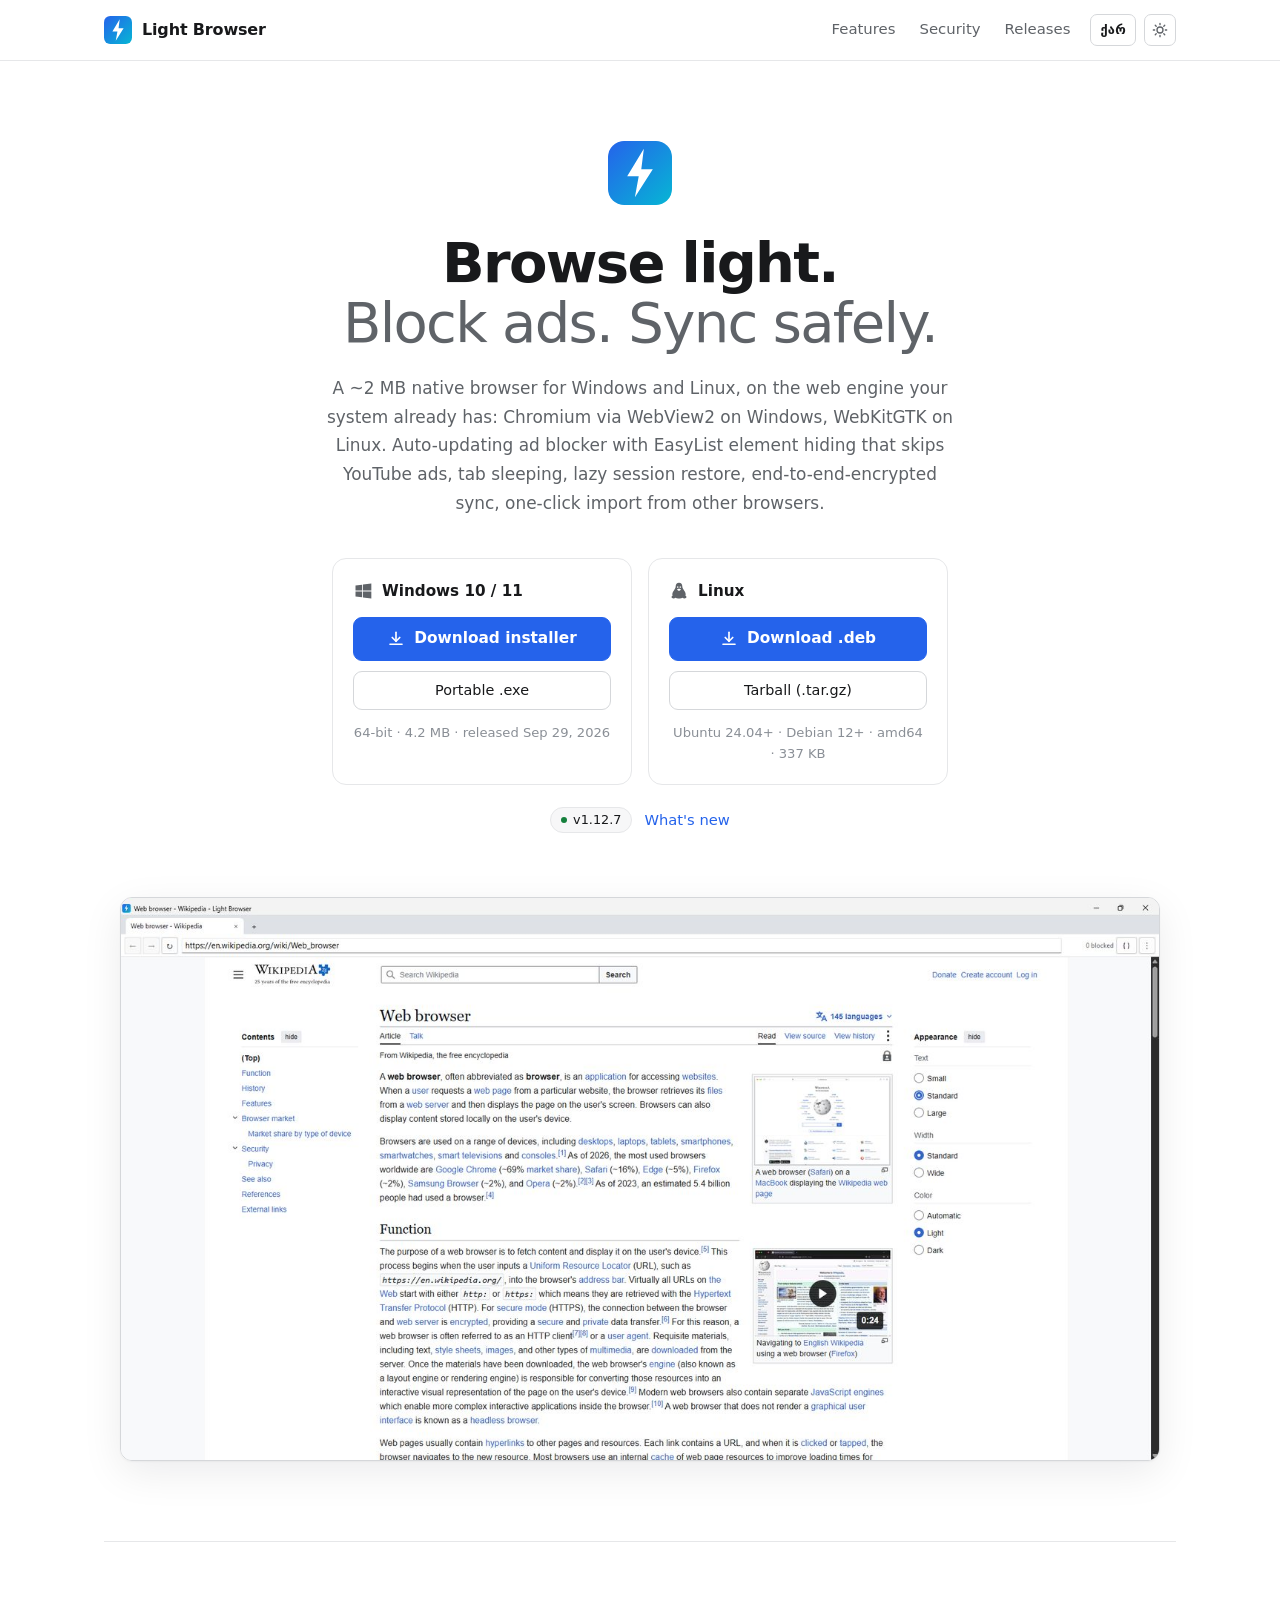
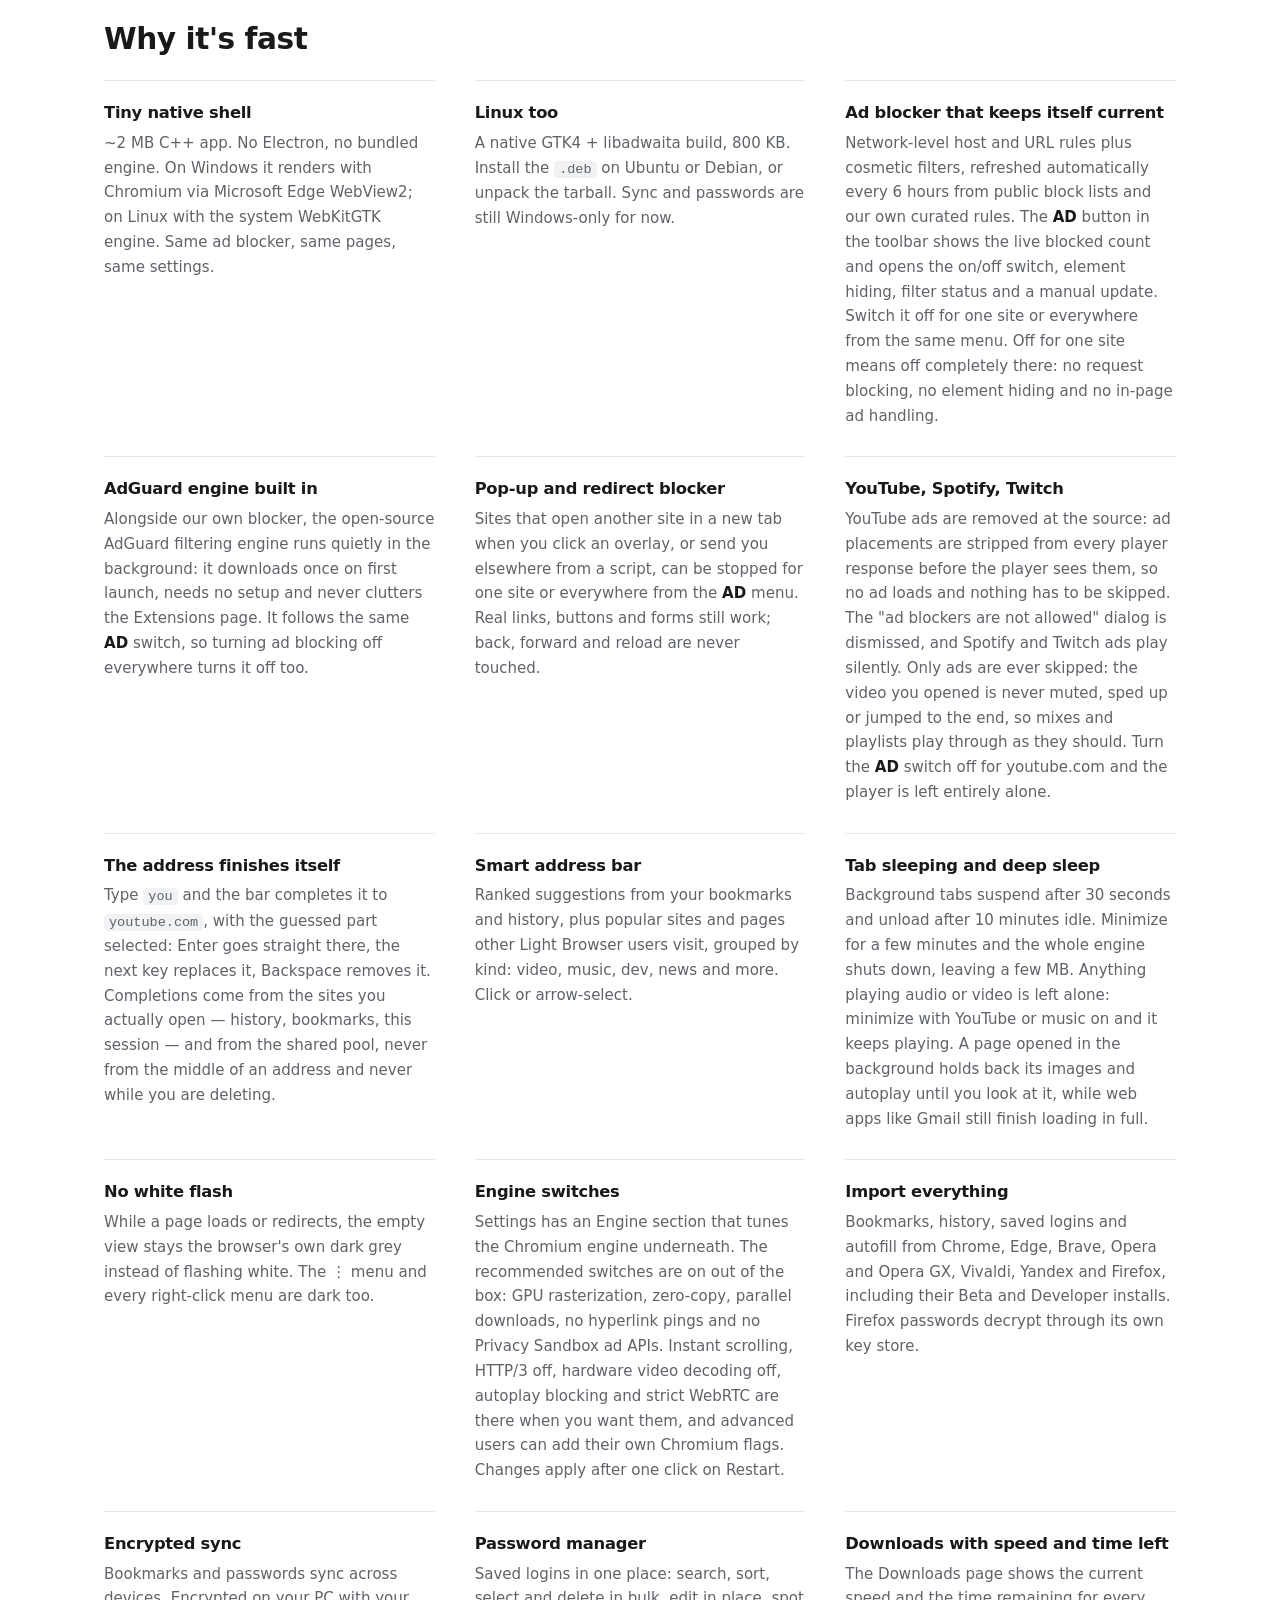
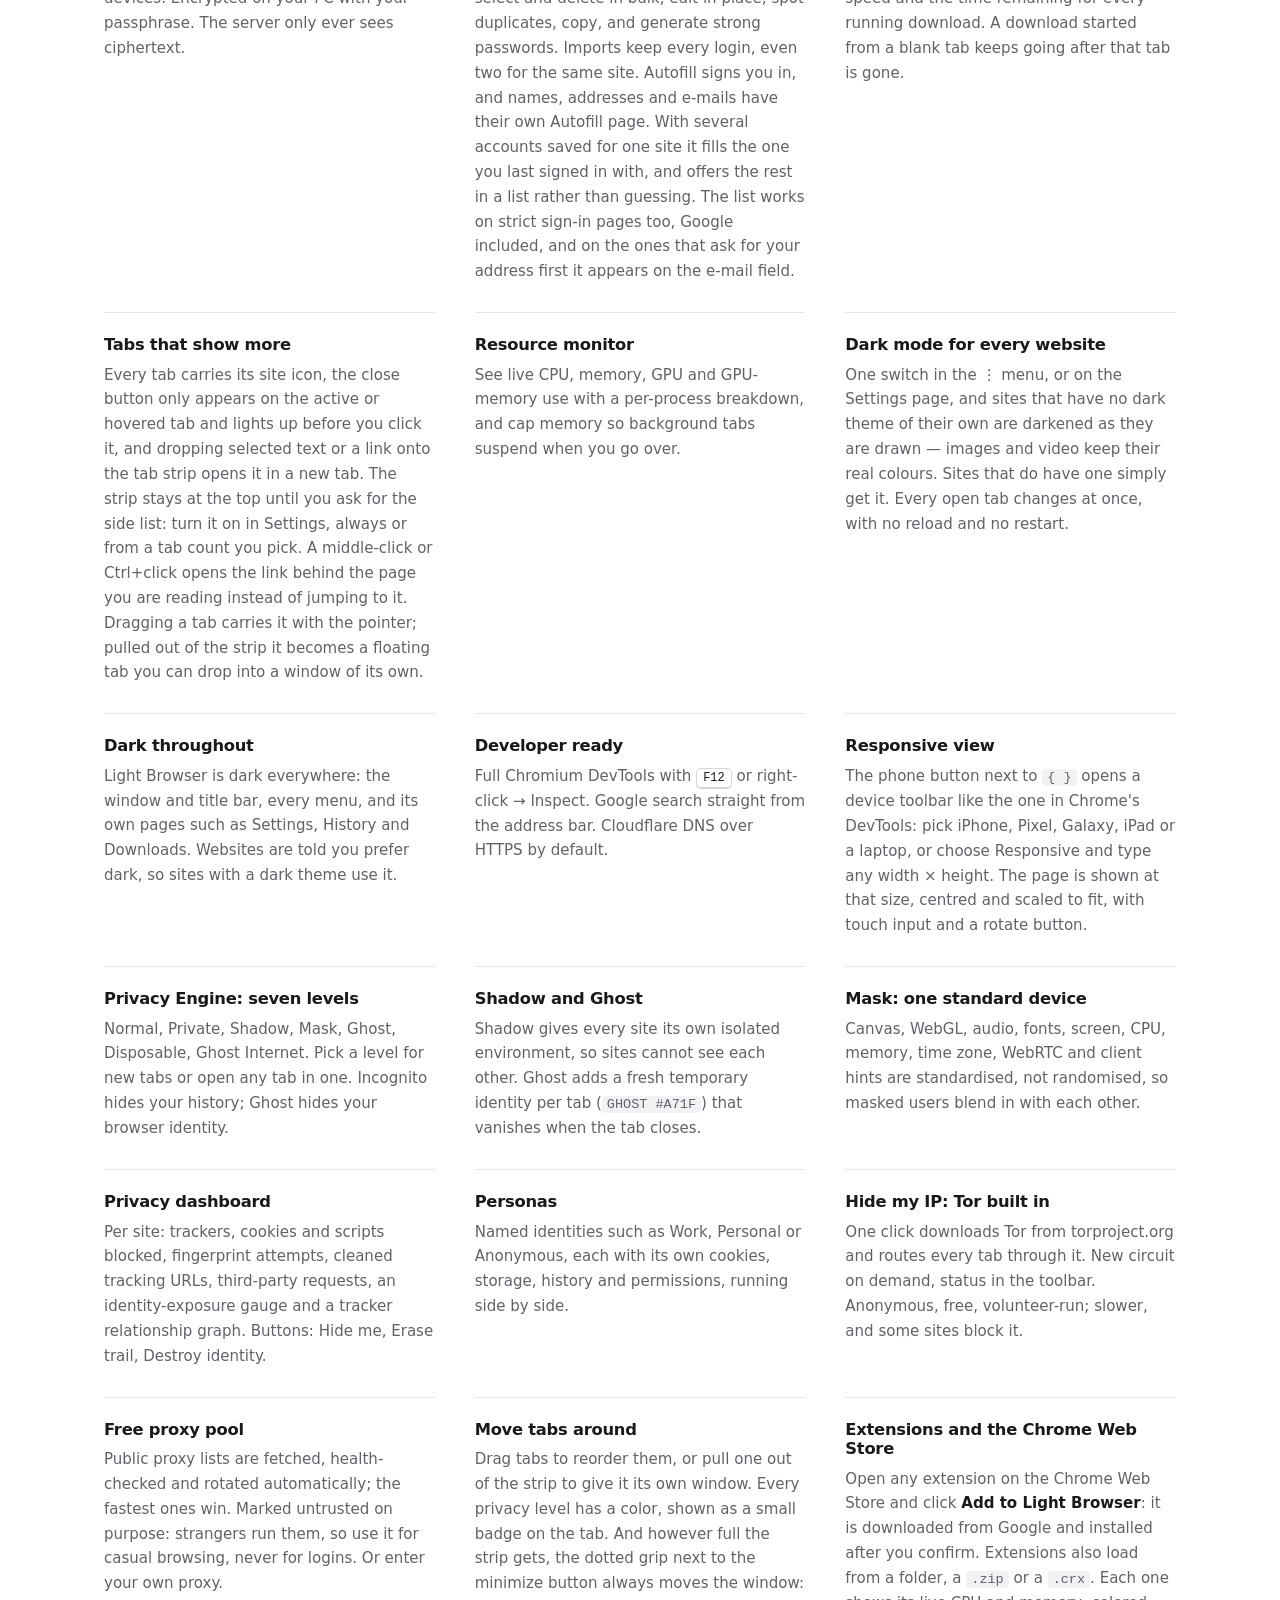
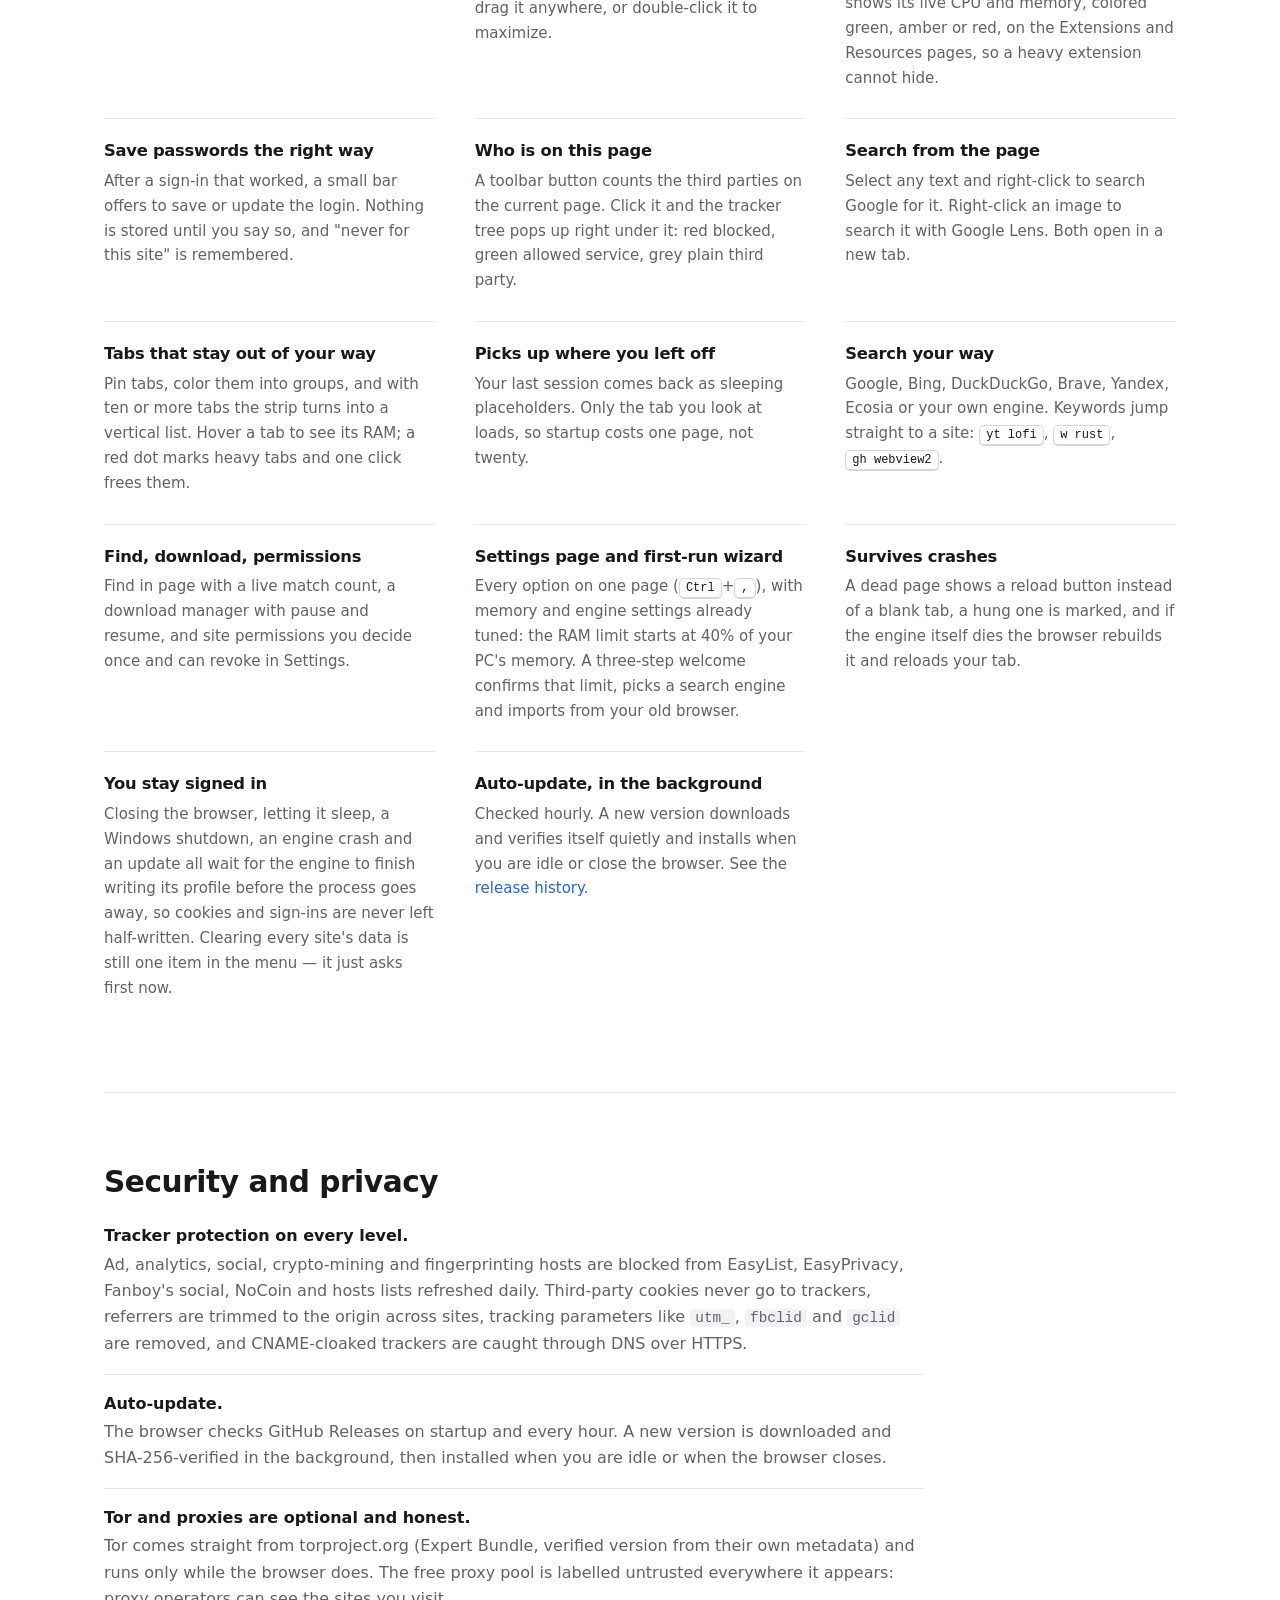
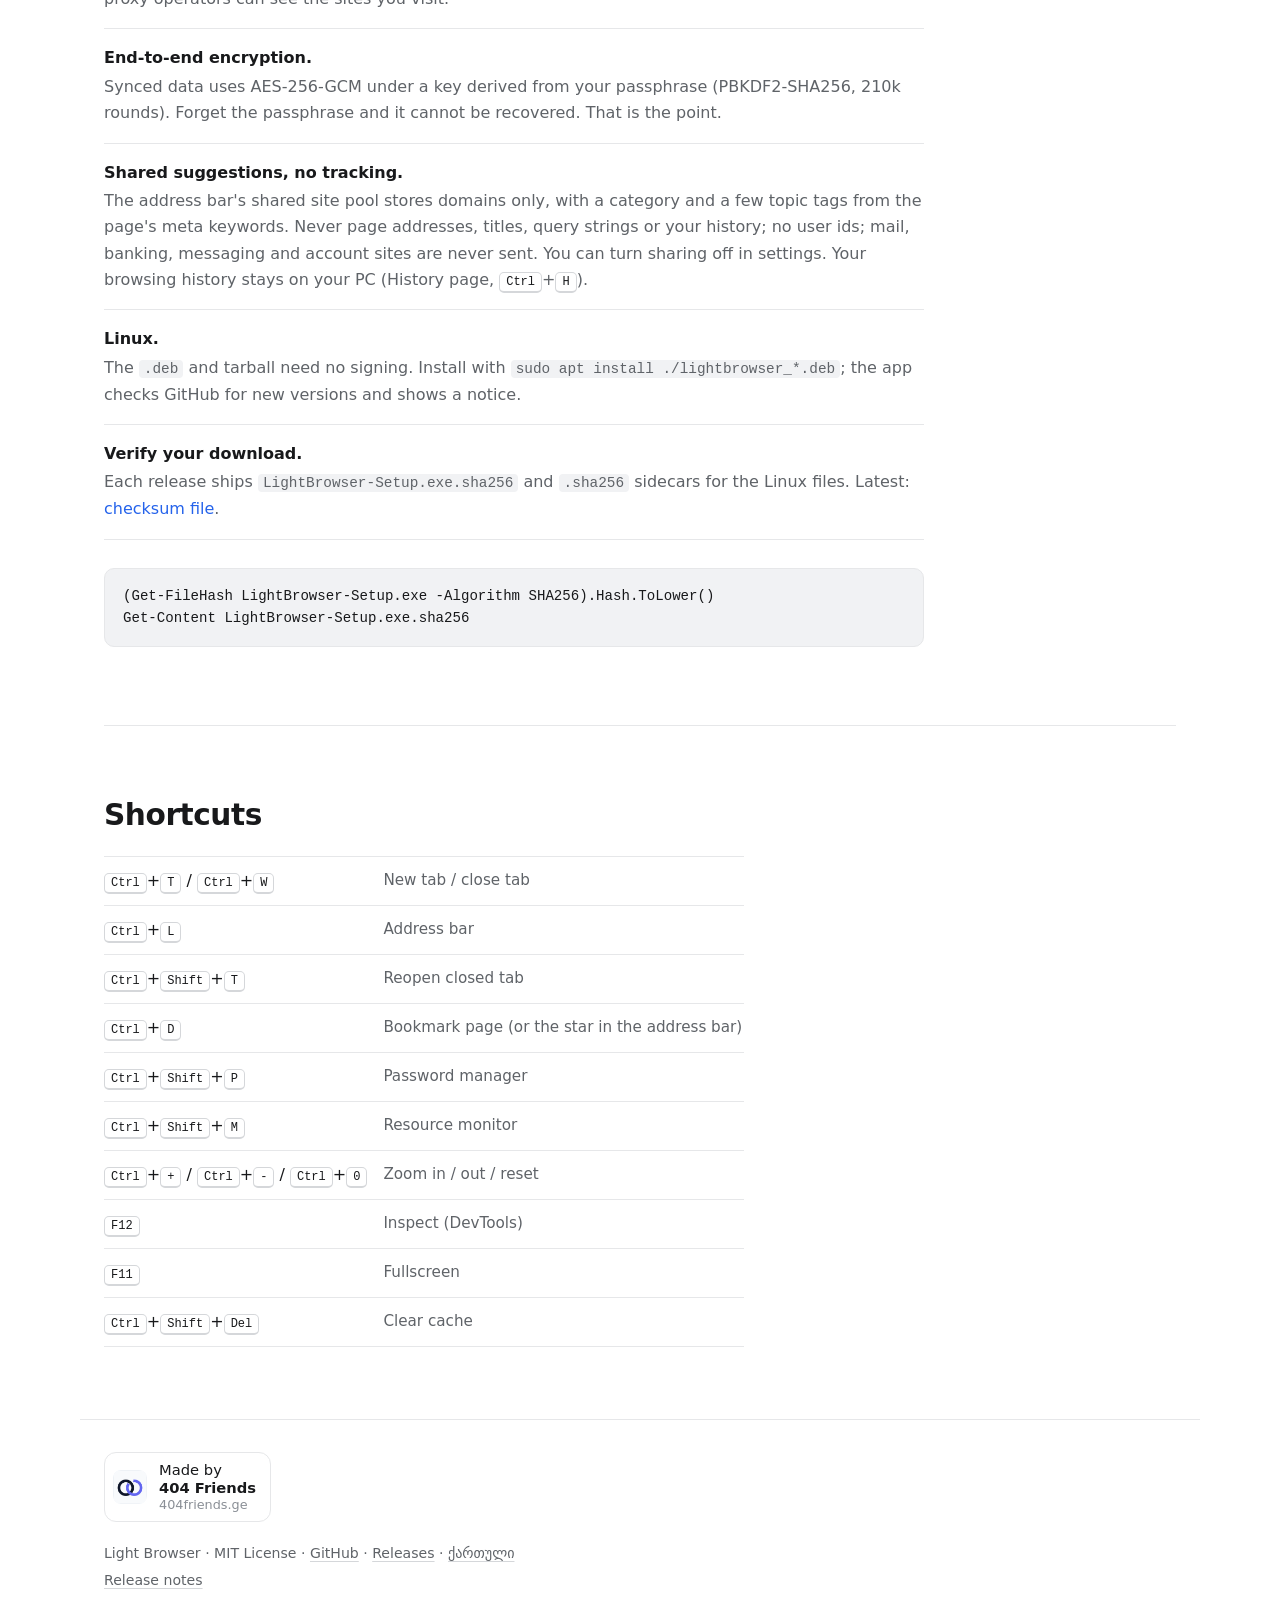
==== commit 519aac08: "docs: title bar move grip (EN/KA)" ====
--- a/index.html
+++ b/index.html
@@ -159,7 +159,7 @@
         <article><h3>Personas</h3><p>Named identities such as Work, Personal or Anonymous, each with its own cookies, storage, history and permissions, running side by side.</p></article>
         <article><h3>Hide my IP: Tor built in</h3><p>One click downloads Tor from torproject.org and routes every tab through it. New circuit on demand, status in the toolbar. Anonymous, free, volunteer-run; slower, and some sites block it.</p></article>
         <article><h3>Free proxy pool</h3><p>Public proxy lists are fetched, health-checked and rotated automatically; the fastest ones win. Marked untrusted on purpose: strangers run them, so use it for casual browsing, never for logins. Or enter your own proxy.</p></article>
-        <article><h3>Move tabs around</h3><p>Drag tabs to reorder them, or pull one out of the strip to give it its own window. Every privacy level has a color, shown as a small badge on the tab.</p></article>
+        <article><h3>Move tabs around</h3><p>Drag tabs to reorder them, or pull one out of the strip to give it its own window. Every privacy level has a color, shown as a small badge on the tab. And however full the strip gets, the dotted grip next to the minimize button always moves the window: drag it anywhere, or double-click it to maximize.</p></article>
         <article><h3>Extensions and the Chrome Web Store</h3><p>Open any extension on the Chrome Web Store and click <strong>Add to Light Browser</strong>: it is downloaded from Google and installed after you confirm. Extensions also load from a folder, a <code>.zip</code> or a <code>.crx</code>. Each one shows its live CPU and memory, colored green, amber or red, on the Extensions and Resources pages, so a heavy extension cannot hide.</p></article>
         <article><h3>Save passwords the right way</h3><p>After a sign-in that worked, a small bar offers to save or update the login. Nothing is stored until you say so, and "never for this site" is remembered.</p></article>
         <article><h3>Who is on this page</h3><p>A toolbar button counts the third parties on the current page. Click it and the tracker tree pops up right under it: red blocked, green allowed service, grey plain third party.</p></article>
